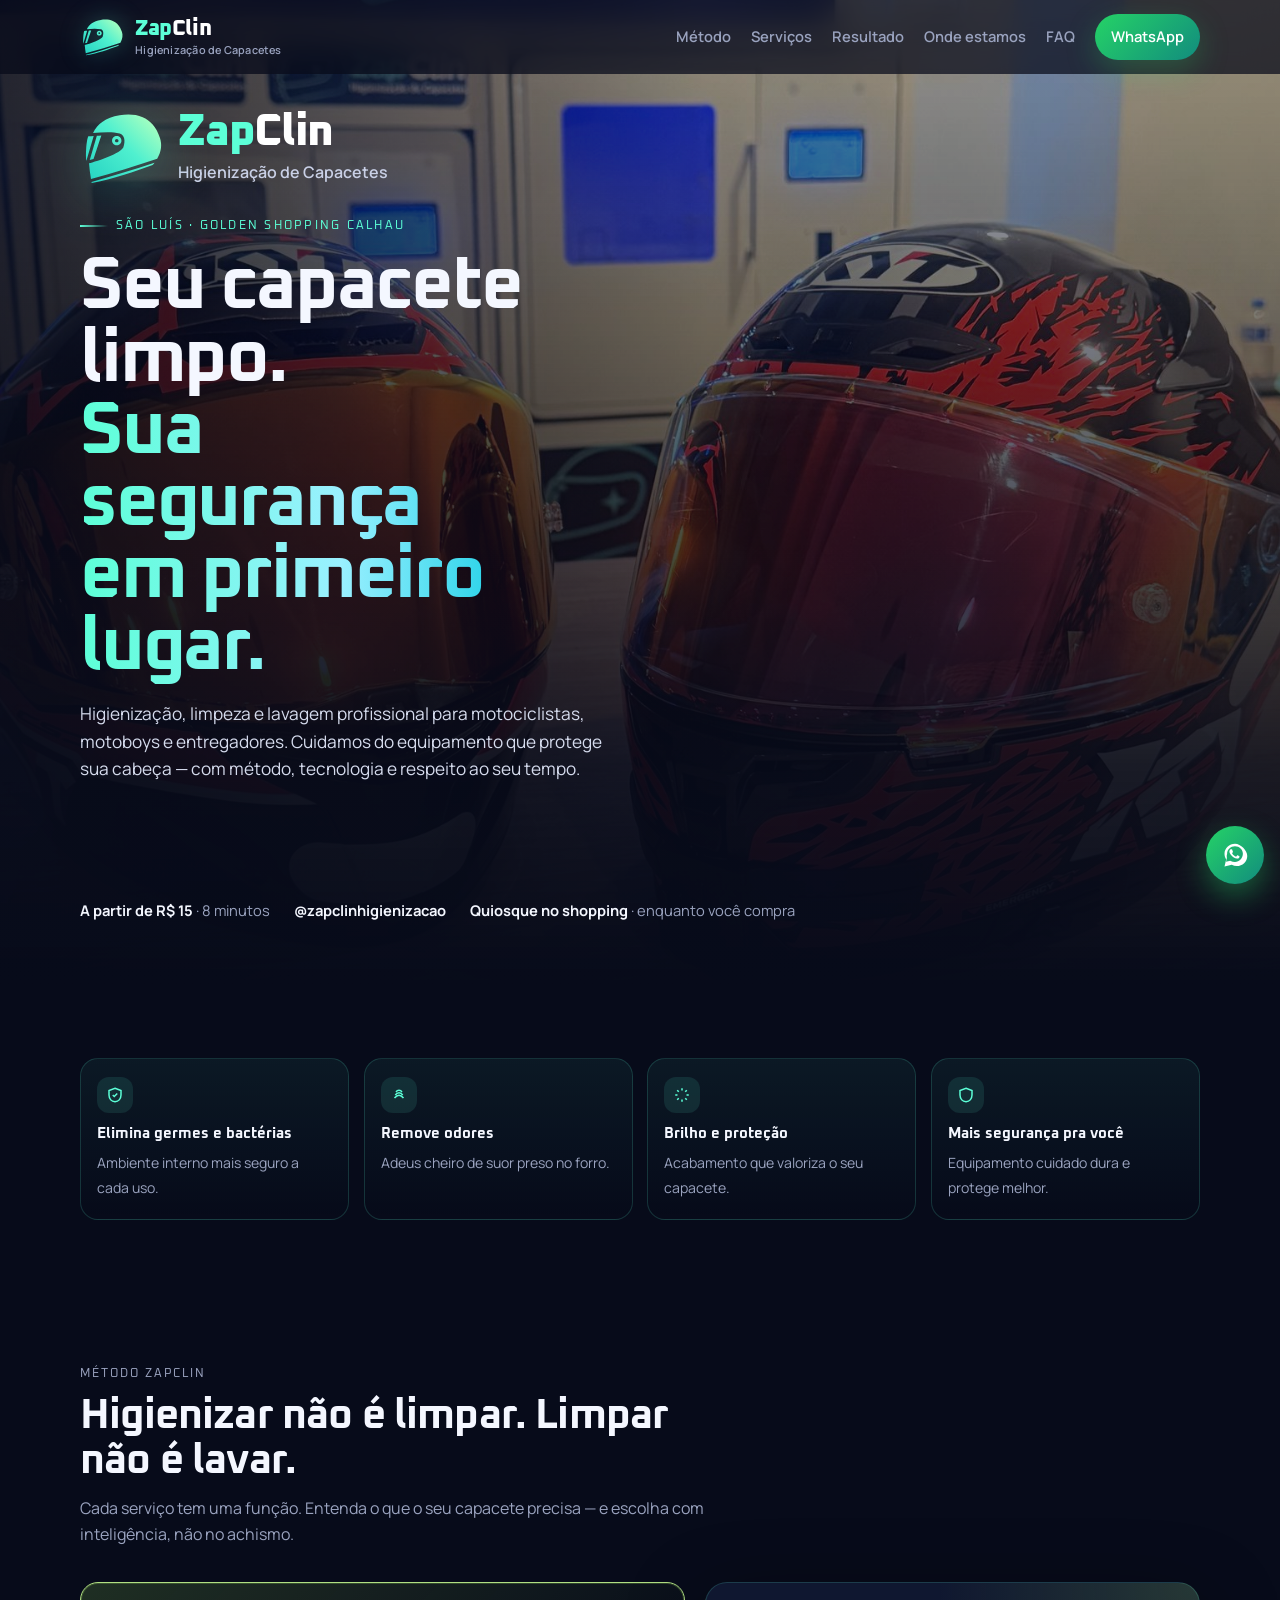
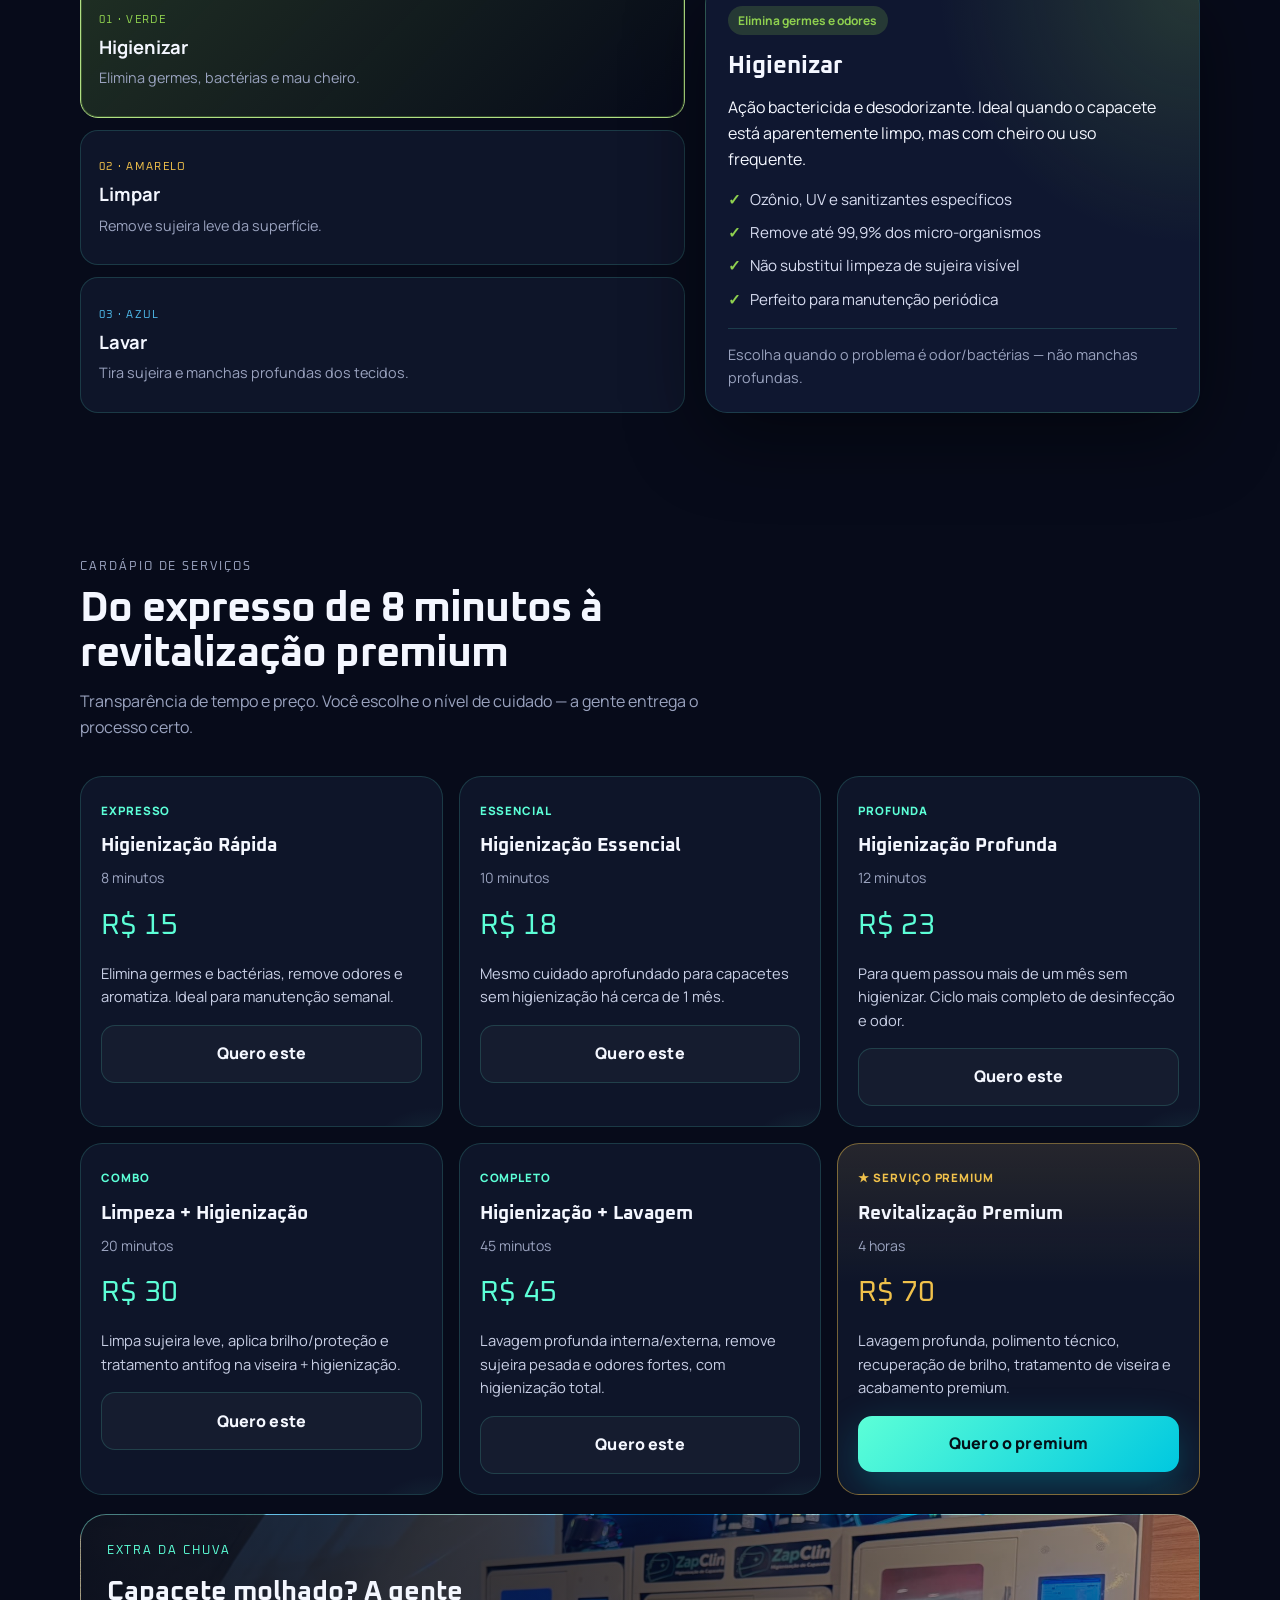
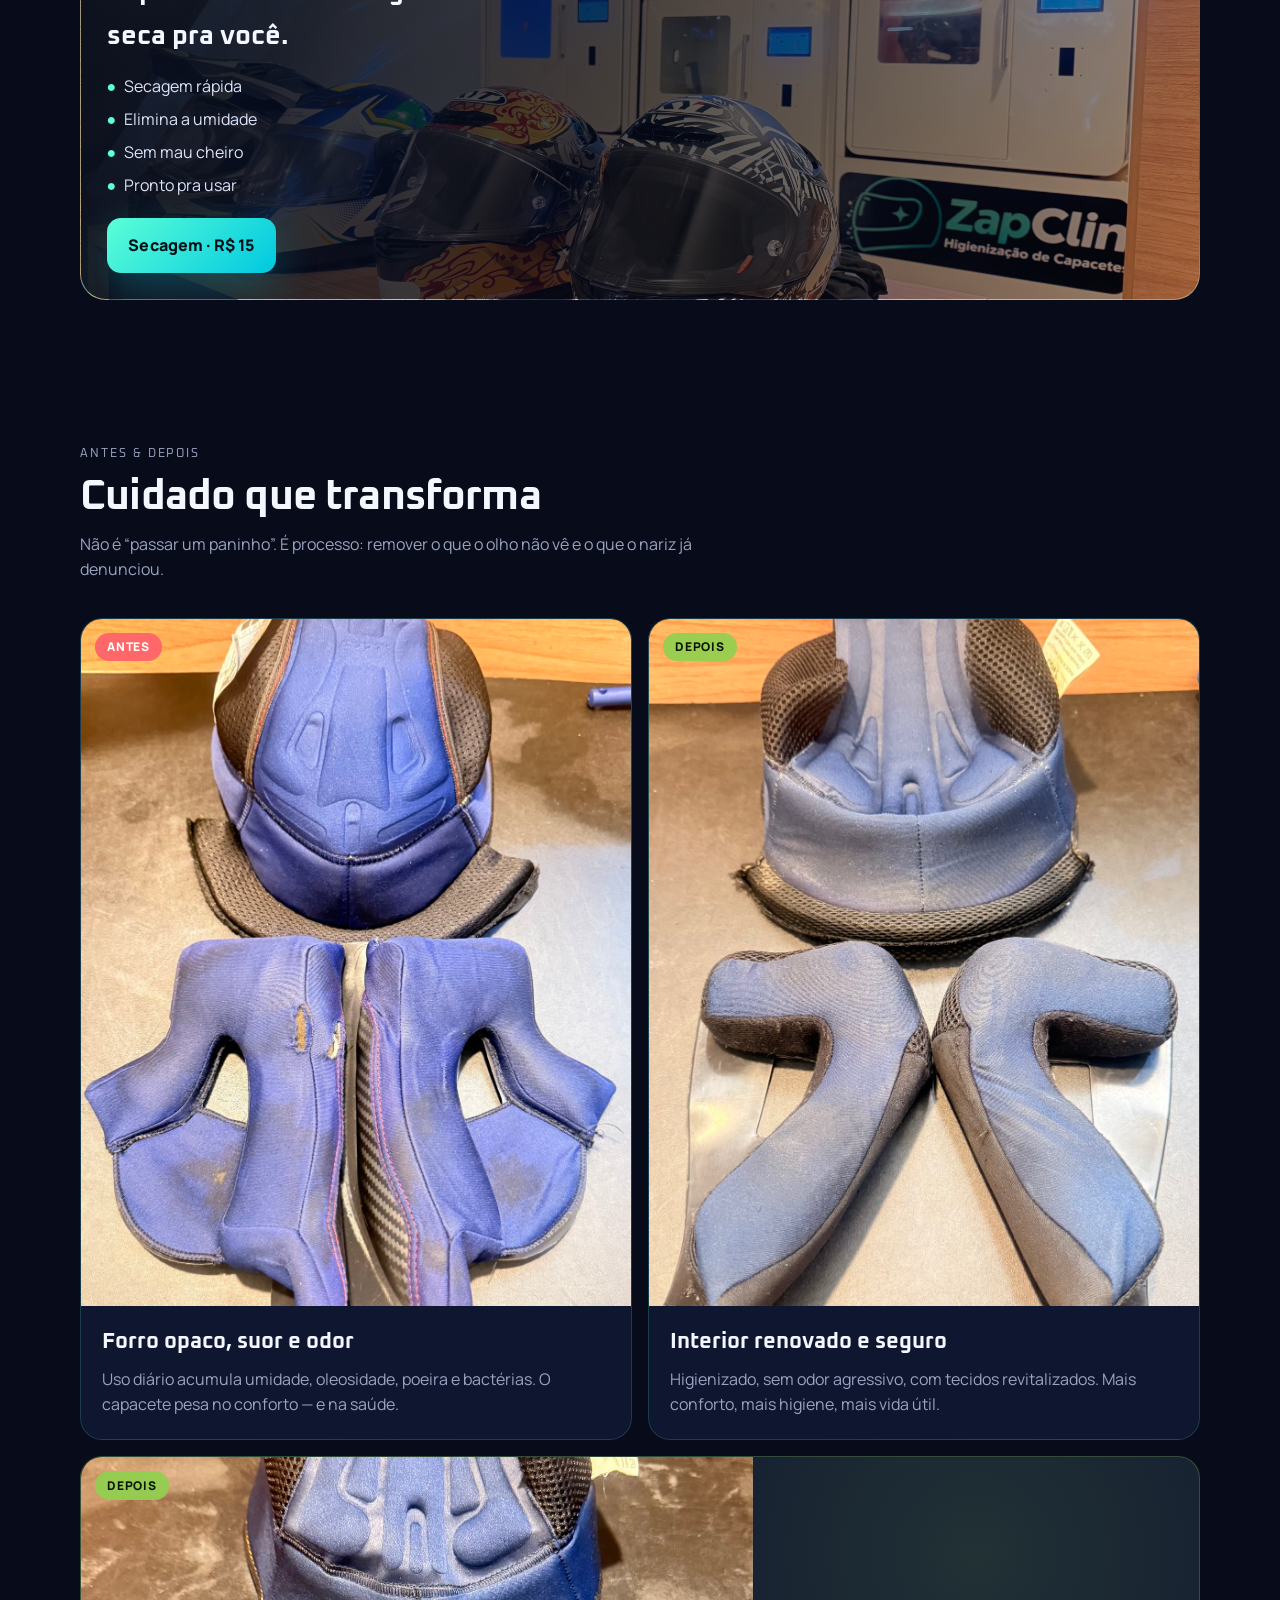
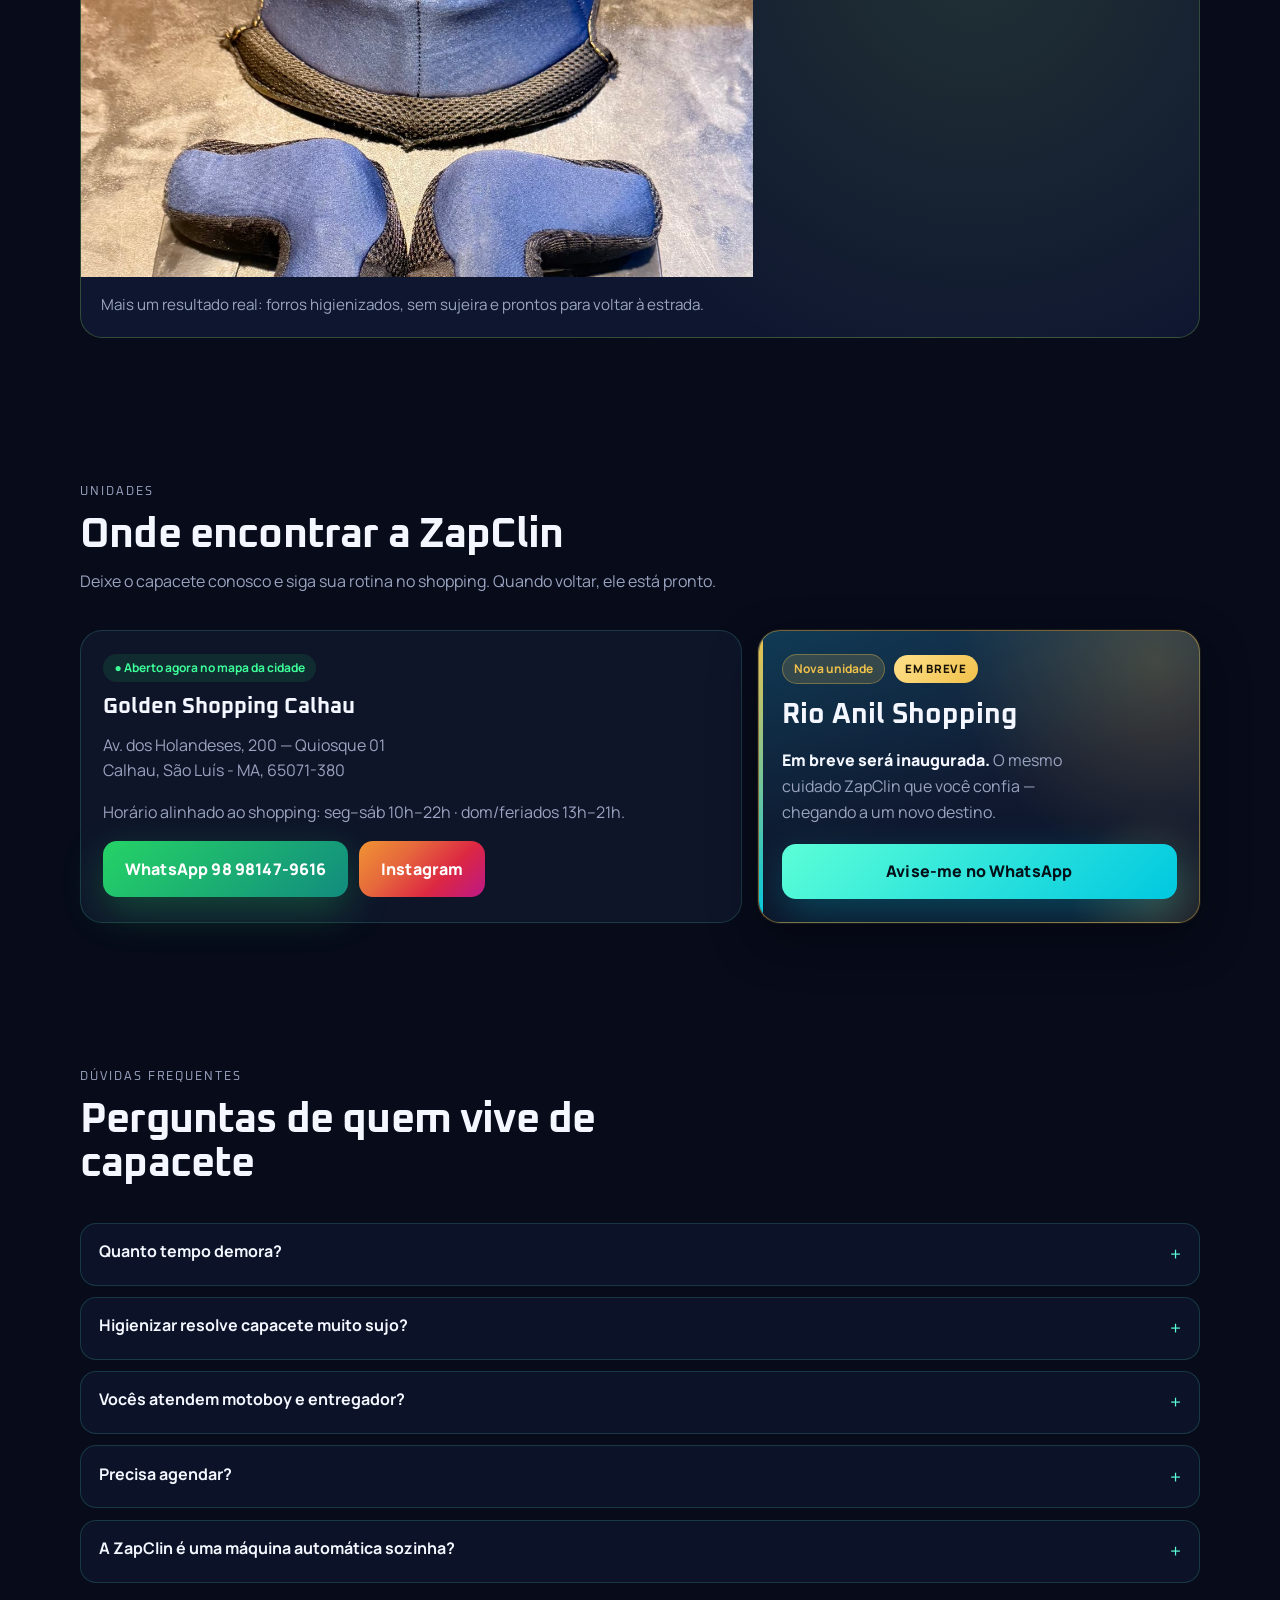
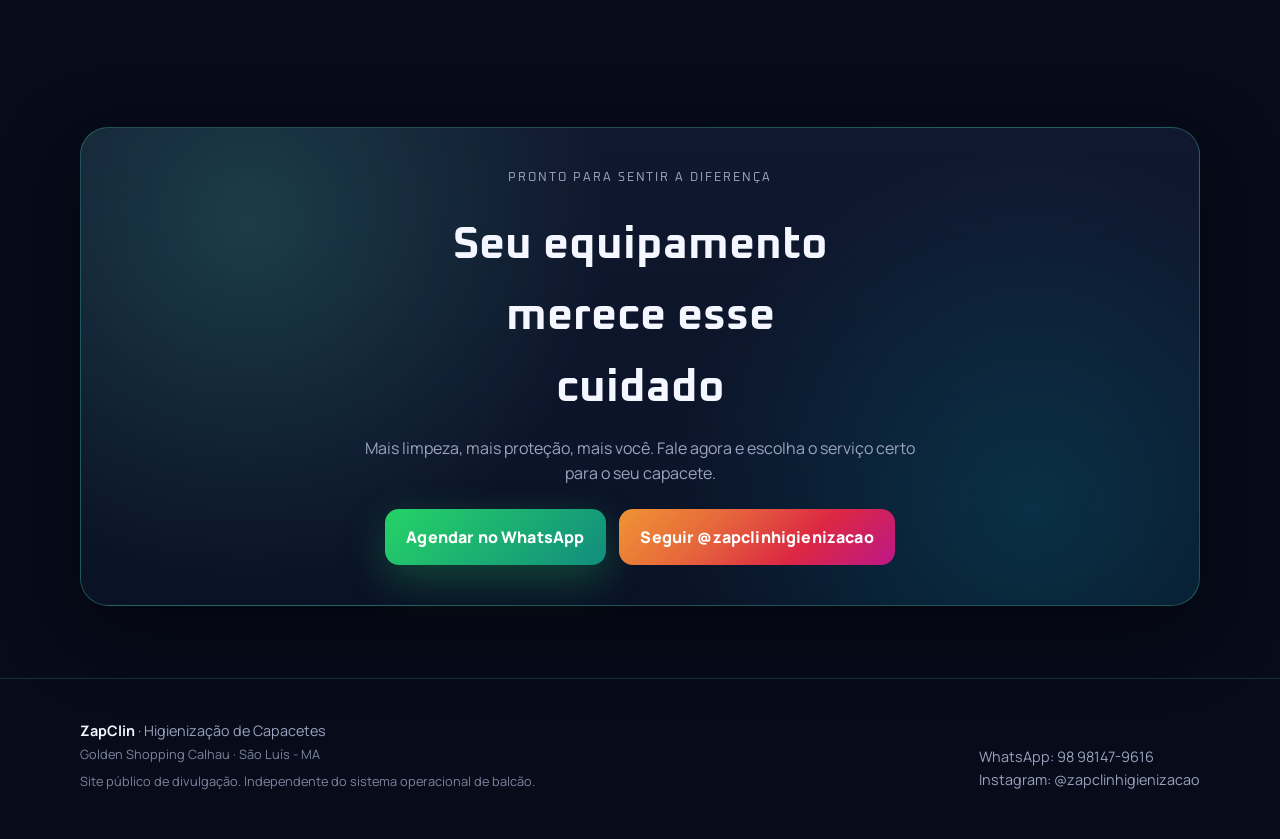
==== index.html @ a961deca "Add before/after photos to resultado section Convert IMG_4611/4601/4625 into web assets and show rea" ====
<!DOCTYPE html>
<html lang="pt-BR">
<head>
  <meta charset="UTF-8">
  <meta name="viewport" content="width=device-width, initial-scale=1.0">
  <title>ZapClin | Higienização e Limpeza de Capacetes em São Luís</title>
  <meta name="description" content="Higienização profissional de capacetes no Golden Shopping Calhau, São Luís. Elimina germes, odores e sujeira. Serviços de R$15 a R$70. WhatsApp 98 98147-9616.">
  <meta name="keywords" content="higienização de capacete São Luís, limpeza de capacete, lavagem de capacete, capacete moto, motoboy São Luís, Golden Shopping Calhau">
  <meta name="robots" content="index,follow">
  <link rel="canonical" href="https://www.zapclinslz.com/">

  <meta property="og:type" content="website">
  <meta property="og:locale" content="pt_BR">
  <meta property="og:title" content="ZapClin | Higienização de Capacetes em São Luís">
  <meta property="og:description" content="Seu capacete limpo. Sua segurança em primeiro lugar. Higienização, limpeza, lavagem e secagem no Golden Shopping Calhau.">
  <meta property="og:url" content="https://www.zapclinslz.com/">
  <meta property="og:image" content="https://www.zapclinslz.com/assets/hero-loja.jpg">

  <meta name="twitter:card" content="summary_large_image">
  <meta name="twitter:title" content="ZapClin | Higienização de Capacetes">
  <meta name="twitter:description" content="Cuidado profissional para o equipamento que te protege. São Luís - MA.">
  <meta name="twitter:image" content="https://www.zapclinslz.com/assets/hero-loja.jpg">

  <link rel="icon" href="/assets/favicon-32.png?v=4" type="image/png">
  <link rel="apple-touch-icon" href="/assets/apple-touch-icon.png?v=4">

  <link rel="preconnect" href="https://fonts.googleapis.com">
  <link rel="preconnect" href="https://fonts.gstatic.com" crossorigin>
  <link href="https://fonts.googleapis.com/css2?family=Manrope:wght@400;600;700;800&family=Oxanium:wght@500;700;800&display=swap" rel="stylesheet">
  <link rel="stylesheet" href="/styles.css?v=9">

  <script type="application/ld+json">
  {
    "@context": "https://schema.org",
    "@type": "LocalBusiness",
    "name": "ZapClin",
    "image": "https://www.zapclinslz.com/assets/hero-loja.jpg",
    "url": "https://www.zapclinslz.com/",
    "telephone": "+5598981479616",
    "priceRange": "R$15–R$70",
    "description": "Higienização, limpeza, lavagem e secagem profissional de capacetes de moto em São Luís.",
    "address": {
      "@type": "PostalAddress",
      "streetAddress": "Av. dos Holandeses, 200 — Golden Shopping Calhau, Quiosque 01",
      "addressLocality": "São Luís",
      "addressRegion": "MA",
      "postalCode": "65071-380",
      "addressCountry": "BR"
    },
    "geo": {
      "@type": "GeoCoordinates",
      "latitude": -2.489691,
      "longitude": -44.254219
    },
    "sameAs": [
      "https://www.instagram.com/zapclinhigienizacao/"
    ],
    "openingHoursSpecification": [
      {
        "@type": "OpeningHoursSpecification",
        "dayOfWeek": ["Monday","Tuesday","Wednesday","Thursday","Friday","Saturday"],
        "opens": "10:00",
        "closes": "22:00"
      },
      {
        "@type": "OpeningHoursSpecification",
        "dayOfWeek": "Sunday",
        "opens": "13:00",
        "closes": "21:00"
      }
    ]
  }
  </script>
</head>
<body>
  <!-- Site público isolado: sem Service Worker, sem API do app, sem links para o PWA operacional. -->
  <div class="bg-grid" aria-hidden="true"></div>

  <header class="nav">
    <div class="wrap nav-inner">
      <a class="brand" href="#topo" aria-label="ZapClin — início">
        <img class="brand-helmet" src="/assets/helmet-icon.svg?v=6" alt="" width="44" height="44">
        <span class="brand-text">
          <span class="brand-name"><span class="zap">Zap</span><span class="clin">Clin</span></span>
          <span class="brand-tag">Higienização de Capacetes</span>
        </span>
      </a>
      <button class="nav-toggle" type="button" aria-label="Abrir menu" aria-expanded="false">
        <span></span>
      </button>
      <nav class="nav-links" aria-label="Seções">
        <a href="#metodo">Método</a>
        <a href="#servicos">Serviços</a>
        <a href="#resultado">Resultado</a>
        <a href="#onde">Onde estamos</a>
        <a href="#faq">FAQ</a>
        <a class="nav-cta" href="https://wa.me/5598981479616?text=Ol%C3%A1%21%20Quero%20higienizar%20meu%20capacete%20na%20ZapClin." target="_blank" rel="noopener">WhatsApp</a>
      </nav>
    </div>
  </header>

  <main id="topo">
    <section class="hero">
      <div class="hero-media" aria-hidden="true">
        <img src="/assets/hero-loja.jpg" alt="" width="1600" height="1251" fetchpriority="high">
      </div>
      <div class="wrap">
        <div class="hero-brand reveal">
          <img class="hero-helmet" src="/assets/helmet-icon.svg?v=6" alt="" width="88" height="88">
          <div>
            <p class="hero-brand-name"><span class="zap">Zap</span><span class="clin">Clin</span></p>
            <p class="hero-brand-tag">Higienização de Capacetes</p>
          </div>
        </div>
        <p class="hero-kicker reveal reveal-delay-1">São Luís · Golden Shopping Calhau</p>
        <h1 class="reveal reveal-delay-1">Seu capacete limpo.<br><span>Sua segurança em primeiro lugar.</span></h1>
        <p class="hero-lead reveal reveal-delay-2">
          Higienização, limpeza e lavagem profissional para motociclistas, motoboys e entregadores.
          Cuidamos do equipamento que protege sua cabeça — com método, tecnologia e respeito ao seu tempo.
        </p>
        <div class="hero-actions reveal reveal-delay-3">
          <a class="btn btn-wa" href="https://wa.me/5598981479616?text=Ol%C3%A1%21%20Quero%20higienizar%20meu%20capacete%20na%20ZapClin." target="_blank" rel="noopener">Chamar no WhatsApp</a>
          <a class="btn btn-ghost" href="#servicos">Ver serviços e preços</a>
        </div>
        <div class="hero-meta reveal reveal-delay-3">
          <span><strong>A partir de R$ 15</strong> · 8 minutos</span>
          <span><strong>@zapclinhigienizacao</strong></span>
          <span><strong>Quiosque no shopping</strong> · enquanto você compra</span>
        </div>
      </div>
    </section>

    <section aria-label="Benefícios">
      <div class="wrap">
        <div class="pill-row">
          <article class="pill reveal">
            <div class="pill-icon" aria-hidden="true">
              <svg width="18" height="18" viewBox="0 0 24 24" fill="none" stroke="currentColor" stroke-width="2"><path d="M12 3l8 3v6c0 5-3.5 8.5-8 9-4.5-.5-8-4-8-9V6l8-3z"/><path d="M9 12l2 2 4-4"/></svg>
            </div>
            <strong>Elimina germes e bactérias</strong>
            <span>Ambiente interno mais seguro a cada uso.</span>
          </article>
          <article class="pill reveal reveal-delay-1">
            <div class="pill-icon" aria-hidden="true">
              <svg width="18" height="18" viewBox="0 0 24 24" fill="none" stroke="currentColor" stroke-width="2"><path d="M8 8c2-3 6-3 8 0M7 12c3-4 7-4 10 0M6 16c4-5 8-5 12 0"/></svg>
            </div>
            <strong>Remove odores</strong>
            <span>Adeus cheiro de suor preso no forro.</span>
          </article>
          <article class="pill reveal reveal-delay-2">
            <div class="pill-icon" aria-hidden="true">
              <svg width="18" height="18" viewBox="0 0 24 24" fill="none" stroke="currentColor" stroke-width="2"><path d="M12 3v3M12 18v3M3 12h3M18 12h3M5.6 5.6l2.1 2.1M16.3 16.3l2.1 2.1M5.6 18.4l2.1-2.1M16.3 7.7l2.1-2.1"/></svg>
            </div>
            <strong>Brilho e proteção</strong>
            <span>Acabamento que valoriza o seu capacete.</span>
          </article>
          <article class="pill reveal reveal-delay-3">
            <div class="pill-icon" aria-hidden="true">
              <svg width="18" height="18" viewBox="0 0 24 24" fill="none" stroke="currentColor" stroke-width="2"><path d="M12 3l8 3v6c0 5-3.5 8.5-8 9-4.5-.5-8-4-8-9V6l8-3z"/></svg>
            </div>
            <strong>Mais segurança pra você</strong>
            <span>Equipamento cuidado dura e protege melhor.</span>
          </article>
        </div>
      </div>
    </section>

    <section id="metodo">
      <div class="wrap">
        <div class="section-head reveal">
          <p class="eyebrow">Método ZapClin</p>
          <h2>Higienizar não é limpar. Limpar não é lavar.</h2>
          <p>Cada serviço tem uma função. Entenda o que o seu capacete precisa — e escolha com inteligência, não no achismo.</p>
        </div>

        <div class="edu-grid">
          <div class="edu-tabs reveal" role="tablist" aria-label="Tipos de serviço">
            <button class="edu-tab active" type="button" data-edu="higienizar" data-tone="green" role="tab">
              <small>01 · Verde</small>
              <strong>Higienizar</strong>
              <p>Elimina germes, bactérias e mau cheiro.</p>
            </button>
            <button class="edu-tab" type="button" data-edu="limpar" data-tone="gold" role="tab">
              <small>02 · Amarelo</small>
              <strong>Limpar</strong>
              <p>Remove sujeira leve da superfície.</p>
            </button>
            <button class="edu-tab" type="button" data-edu="lavar" data-tone="blue" role="tab">
              <small>03 · Azul</small>
              <strong>Lavar</strong>
              <p>Tira sujeira e manchas profundas dos tecidos.</p>
            </button>
          </div>

          <aside class="edu-panel reveal reveal-delay-1" data-tone="green">
            <div class="tag" data-edu-tag>Elimina germes e odores</div>
            <h3 data-edu-title>Higienizar</h3>
            <p data-edu-lead>Ação bactericida e desodorizante para uso frequente.</p>
            <ul data-edu-list></ul>
            <p class="edu-note" data-edu-note></p>
          </aside>
        </div>
      </div>
    </section>

    <section id="servicos">
      <div class="wrap">
        <div class="section-head reveal">
          <p class="eyebrow">Cardápio de serviços</p>
          <h2>Do expresso de 8 minutos à revitalização premium</h2>
          <p>Transparência de tempo e preço. Você escolhe o nível de cuidado — a gente entrega o processo certo.</p>
        </div>

        <div class="services-grid">
          <article class="service reveal">
            <div class="badge">Expresso</div>
            <h3>Higienização Rápida</h3>
            <p class="time">8 minutos</p>
            <div class="price">R$ 15</div>
            <p>Elimina germes e bactérias, remove odores e aromatiza. Ideal para manutenção semanal.</p>
            <a class="btn btn-ghost" style="margin-top:1rem;width:100%" data-wa-service="Higienização Rápida (R$15 / 8min)" href="https://wa.me/5598981479616" target="_blank" rel="noopener">Quero este</a>
          </article>

          <article class="service reveal reveal-delay-1">
            <div class="badge">Essencial</div>
            <h3>Higienização Essencial</h3>
            <p class="time">10 minutos</p>
            <div class="price">R$ 18</div>
            <p>Mesmo cuidado aprofundado para capacetes sem higienização há cerca de 1 mês.</p>
            <a class="btn btn-ghost" style="margin-top:1rem;width:100%" data-wa-service="Higienização Essencial (R$18 / 10min)" href="https://wa.me/5598981479616" target="_blank" rel="noopener">Quero este</a>
          </article>

          <article class="service reveal reveal-delay-2">
            <div class="badge">Profunda</div>
            <h3>Higienização Profunda</h3>
            <p class="time">12 minutos</p>
            <div class="price">R$ 23</div>
            <p>Para quem passou mais de um mês sem higienizar. Ciclo mais completo de desinfecção e odor.</p>
            <a class="btn btn-ghost" style="margin-top:1rem;width:100%" data-wa-service="Higienização Profunda (R$23 / 12min)" href="https://wa.me/5598981479616" target="_blank" rel="noopener">Quero este</a>
          </article>

          <article class="service reveal">
            <div class="badge">Combo</div>
            <h3>Limpeza + Higienização</h3>
            <p class="time">20 minutos</p>
            <div class="price">R$ 30</div>
            <p>Limpa sujeira leve, aplica brilho/proteção e tratamento antifog na viseira + higienização.</p>
            <a class="btn btn-ghost" style="margin-top:1rem;width:100%" data-wa-service="Limpeza + Higienização (R$30 / 20min)" href="https://wa.me/5598981479616" target="_blank" rel="noopener">Quero este</a>
          </article>

          <article class="service reveal reveal-delay-1">
            <div class="badge">Completo</div>
            <h3>Higienização + Lavagem</h3>
            <p class="time">45 minutos</p>
            <div class="price">R$ 45</div>
            <p>Lavagem profunda interna/externa, remove sujeira pesada e odores fortes, com higienização total.</p>
            <a class="btn btn-ghost" style="margin-top:1rem;width:100%" data-wa-service="Higienização + Lavagem (R$45 / 45min)" href="https://wa.me/5598981479616" target="_blank" rel="noopener">Quero este</a>
          </article>

          <article class="service premium reveal reveal-delay-2">
            <div class="badge">★ Serviço premium</div>
            <h3>Revitalização Premium</h3>
            <p class="time">4 horas</p>
            <div class="price">R$ 70</div>
            <p>Lavagem profunda, polimento técnico, recuperação de brilho, tratamento de viseira e acabamento premium.</p>
            <a class="btn btn-primary" style="margin-top:1rem;width:100%" data-wa-service="Revitalização Premium (R$70 / 4h)" href="https://wa.me/5598981479616" target="_blank" rel="noopener">Quero o premium</a>
          </article>
        </div>

        <div class="feature-band reveal">
          <div class="inner">
            <p class="eyebrow">Extra da chuva</p>
            <h3>Capacete molhado? A gente seca pra você.</h3>
            <ul>
              <li>Secagem rápida</li>
              <li>Elimina a umidade</li>
              <li>Sem mau cheiro</li>
              <li>Pronto pra usar</li>
            </ul>
            <a class="btn btn-primary" data-wa-service="Secagem de capacete (R$15)" href="https://wa.me/5598981479616" target="_blank" rel="noopener">Secagem · R$ 15</a>
          </div>
        </div>
      </div>
    </section>

    <section id="resultado">
      <div class="wrap">
        <div class="section-head reveal">
          <p class="eyebrow">Antes &amp; depois</p>
          <h2>Cuidado que transforma</h2>
          <p>Não é “passar um paninho”. É processo: remover o que o olho não vê e o que o nariz já denunciou.</p>
        </div>
        <div class="compare">
          <article class="compare-card antes reveal">
            <div class="compare-media">
              <img src="/assets/antes-forro.jpg" alt="Forro do capacete sujo e desgastado, antes da higienização ZapClin" width="1200" height="2133" loading="lazy">
              <span class="label">ANTES</span>
            </div>
            <div class="compare-body">
              <h3>Forro opaco, suor e odor</h3>
              <p>Uso diário acumula umidade, oleosidade, poeira e bactérias. O capacete pesa no conforto — e na saúde.</p>
            </div>
          </article>
          <article class="compare-card depois reveal reveal-delay-1">
            <div class="compare-media">
              <img src="/assets/depois-forro-1.jpg" alt="Forro do capacete limpo e revitalizado, depois da higienização ZapClin" width="1200" height="2133" loading="lazy">
              <span class="label">DEPOIS</span>
            </div>
            <div class="compare-body">
              <h3>Interior renovado e seguro</h3>
              <p>Higienizado, sem odor agressivo, com tecidos revitalizados. Mais conforto, mais higiene, mais vida útil.</p>
            </div>
          </article>
        </div>
        <figure class="compare-extra reveal">
          <div class="compare-media">
            <img src="/assets/depois-forro-2.jpg" alt="Outro resultado ZapClin: forros higienizados e prontos para uso" width="1200" height="2133" loading="lazy">
            <span class="label">DEPOIS</span>
          </div>
          <figcaption>Mais um resultado real: forros higienizados, sem sujeira e prontos para voltar à estrada.</figcaption>
        </figure>
      </div>
    </section>

    <section id="onde">
      <div class="wrap">
        <div class="section-head reveal">
          <p class="eyebrow">Unidades</p>
          <h2>Onde encontrar a ZapClin</h2>
          <p>Deixe o capacete conosco e siga sua rotina no shopping. Quando voltar, ele está pronto.</p>
        </div>
        <div class="loc-grid">
          <article class="loc-card reveal">
            <span class="chip chip-live">● Aberto agora no mapa da cidade</span>
            <h3>Golden Shopping Calhau</h3>
            <address>
              Av. dos Holandeses, 200 — Quiosque 01<br>
              Calhau, São Luís - MA, 65071-380
            </address>
            <p style="color:var(--muted);margin-bottom:1rem">Horário alinhado ao shopping: seg–sáb 10h–22h · dom/feriados 13h–21h.</p>
            <div style="display:flex;flex-wrap:wrap;gap:.7rem">
              <a class="btn btn-wa" href="https://wa.me/5598981479616?text=Ol%C3%A1%21%20Estou%20indo%20ao%20Golden%20Shopping%20Calhau." target="_blank" rel="noopener">WhatsApp 98 98147-9616</a>
              <a class="btn btn-insta" href="https://www.instagram.com/zapclinhigienizacao/" target="_blank" rel="noopener">Instagram</a>
            </div>
          </article>
          <article class="soon-card reveal reveal-delay-1">
            <div class="soon-top">
              <span class="chip chip-soon">Nova unidade</span>
              <span class="soon-flag">Em breve</span>
            </div>
            <h3>Rio Anil Shopping</h3>
            <p class="soon-lead"><strong>Em breve será inaugurada.</strong> O mesmo cuidado ZapClin que você confia — chegando a um novo destino.</p>
            <a class="btn btn-primary" href="https://wa.me/5598981479616?text=Quero%20ser%20avisado%20quando%20a%20unidade%20do%20Rio%20Anil%20Shopping%20for%20inaugurada." target="_blank" rel="noopener">Avise-me no WhatsApp</a>
          </article>
        </div>
      </div>
    </section>

    <section id="faq">
      <div class="wrap">
        <div class="section-head reveal">
          <p class="eyebrow">Dúvidas frequentes</p>
          <h2>Perguntas de quem vive de capacete</h2>
        </div>
        <div class="faq reveal">
          <details>
            <summary>Quanto tempo demora?</summary>
            <p>De 8 minutos (higienização rápida) até 4 horas (revitalização premium). A maioria dos serviços cabe no tempo de uma volta no shopping.</p>
          </details>
          <details>
            <summary>Higienizar resolve capacete muito sujo?</summary>
            <p>Não sozinho. Higienizar elimina germes e odores. Sujeira e manchas pedem limpeza ou lavagem. Por isso explicamos a diferença — para você não pagar o serviço errado.</p>
          </details>
          <details>
            <summary>Vocês atendem motoboy e entregador?</summary>
            <p>Sim. É um dos públicos que mais precisa: uso intenso, sol, chuva e pouco tempo. Temos opções rápidas a partir de R$ 15.</p>
          </details>
          <details>
            <summary>Precisa agendar?</summary>
            <p>Pode chegar no quiosque ou chamar no WhatsApp antes para garantir horário, especialmente em serviços longos como lavagem e premium.</p>
          </details>
          <details>
            <summary>A ZapClin é uma máquina automática sozinha?</summary>
            <p>Somos um ponto de cuidado profissional com processo, equipamentos e equipe. Não somos só “franquia de máquina” — somos referência de serviço para quem anda de moto em São Luís.</p>
          </details>
        </div>
      </div>
    </section>

    <section>
      <div class="wrap">
        <div class="cta reveal">
          <p class="eyebrow">Pronto para sentir a diferença</p>
          <h2>Seu equipamento merece esse cuidado</h2>
          <p>Mais limpeza, mais proteção, mais você. Fale agora e escolha o serviço certo para o seu capacete.</p>
          <div class="cta-actions">
            <a class="btn btn-wa" href="https://wa.me/5598981479616?text=Ol%C3%A1%21%20Quero%20agendar%20minha%20higieniza%C3%A7%C3%A3o%20na%20ZapClin." target="_blank" rel="noopener">Agendar no WhatsApp</a>
            <a class="btn btn-insta" href="https://www.instagram.com/zapclinhigienizacao/" target="_blank" rel="noopener">Seguir @zapclinhigienizacao</a>
          </div>
        </div>
      </div>
    </section>
  </main>

  <footer class="footer">
    <div class="wrap footer-inner">
      <div>
        <strong>ZapClin</strong> · Higienização de Capacetes<br>
        <span class="tiny">Golden Shopping Calhau · São Luís - MA</span>
        <p class="tiny">Site público de divulgação. Independente do sistema operacional de balcão.</p>
      </div>
      <div>
        <div>WhatsApp: 98 98147-9616</div>
        <div>Instagram: @zapclinhigienizacao</div>
      </div>
    </div>
  </footer>

  <a class="floating-wa" href="https://wa.me/5598981479616?text=Ol%C3%A1%21%20Quero%20higienizar%20meu%20capacete%20na%20ZapClin." target="_blank" rel="noopener" aria-label="Abrir WhatsApp">
    <svg viewBox="0 0 32 32" aria-hidden="true"><path d="M16 3C9.4 3 4 8.2 4 14.6c0 2.3.7 4.5 1.9 6.4L4 29l8.3-1.8c1.8.9 3.7 1.4 5.7 1.4 6.6 0 12-5.2 12-11.6S22.6 3 16 3zm0 21.1c-1.8 0-3.5-.5-5-1.3l-.4-.2-4.9 1.1 1.1-4.7-.2-.4A9 9 0 0 1 7 14.6C7 9.9 11 6 16 6s9 3.9 9 8.6-4 9.5-9 9.5zm5-6.8c-.3-.1-1.6-.8-1.9-.9-.3-.1-.5-.1-.7.2-.2.3-.8.9-.9 1.1-.2.2-.3.2-.6.1-.3-.1-1.3-.5-2.4-1.5-.9-.8-1.5-1.8-1.7-2.1-.2-.3 0-.5.1-.6.1-.1.3-.3.4-.5.1-.2.2-.3.3-.5.1-.2 0-.4 0-.5 0-.1-.7-1.7-.9-2.3-.3-.6-.5-.5-.7-.5h-.6c-.2 0-.5.1-.8.4-.3.3-1 1-1 2.4s1 2.8 1.2 3c.2.2 2 3.1 4.9 4.3 1.8.8 2.5.8 3.4.7.5-.1 1.6-.6 1.8-1.3.2-.6.2-1.2.2-1.3 0-.1-.2-.2-.5-.3z"/></svg>
  </a>

  <script src="/main.js?v=2" defer></script>
</body>
</html>
---- styles.css ----
/* ZapClin — site público de marketing (isolado do app operacional) */
:root {
  --bg: #070b1a;
  --bg-elev: #0f1730;
  --bg-card: rgba(18, 26, 48, 0.72);
  --line: rgba(92, 255, 215, 0.16);
  --cyan: #5cffd7;
  --cyan-deep: #00c8e0;
  --text: #f4f7ff;
  --muted: #9aa3bf;
  --green: #8fd14f;
  --gold: #f0c14b;
  --blue: #4db8e8;
  --red: #ff5d6c;
  --shadow: 0 24px 80px rgba(0, 0, 0, 0.45);
  --radius: 22px;
  --max: 1120px;
  --font-display: "Oxanium", sans-serif;
  --font-body: "Manrope", sans-serif;
}

* { box-sizing: border-box; margin: 0; padding: 0; }
html { scroll-behavior: smooth; }
body {
  font-family: var(--font-body);
  background: var(--bg);
  color: var(--text);
  line-height: 1.6;
  overflow-x: hidden;
  min-height: 100vh;
}
img { max-width: 100%; display: block; }
a { color: inherit; text-decoration: none; }
button { font: inherit; border: 0; cursor: pointer; background: none; color: inherit; }
ul { list-style: none; }

.bg-grid {
  position: fixed;
  inset: 0;
  pointer-events: none;
  z-index: 0;
  background:
    radial-gradient(ellipse 80% 50% at 50% -10%, rgba(0, 200, 224, 0.18), transparent 55%),
    radial-gradient(ellipse 40% 40% at 90% 20%, rgba(92, 255, 215, 0.08), transparent 50%),
    linear-gradient(180deg, #070b1a 0%, #0a1022 40%, #070b1a 100%);
}
.bg-grid::after {
  content: "";
  position: absolute;
  inset: 0;
  background-image:
    linear-gradient(rgba(255,255,255,0.03) 1px, transparent 1px),
    linear-gradient(90deg, rgba(255,255,255,0.03) 1px, transparent 1px);
  background-size: 72px 72px;
  mask-image: radial-gradient(ellipse at center, black 20%, transparent 75%);
  opacity: 0.35;
}

.wrap {
  width: min(var(--max), calc(100% - 2rem));
  margin: 0 auto;
  position: relative;
  z-index: 1;
}

/* Nav */
.nav {
  position: sticky;
  top: 0;
  z-index: 50;
  backdrop-filter: blur(16px);
  background: rgba(7, 11, 26, 0.72);
  border-bottom: 1px solid transparent;
  transition: border-color .3s, background .3s;
}
.nav.scrolled {
  border-bottom-color: var(--line);
  background: rgba(7, 11, 26, 0.88);
}
.nav-inner {
  display: flex;
  align-items: center;
  justify-content: space-between;
  gap: 1rem;
  padding: 0.85rem 0;
}
.brand {
  display: flex;
  align-items: center;
  gap: 0.7rem;
}
.brand-helmet {
  width: 44px;
  height: 44px;
  display: block;
  flex-shrink: 0;
  filter: drop-shadow(0 0 12px rgba(79, 240, 207, 0.25));
}
.brand-text {
  display: flex;
  flex-direction: column;
  line-height: 1.05;
}
.brand-name {
  font-family: var(--font-display);
  font-size: 1.35rem;
  font-weight: 800;
  letter-spacing: -0.02em;
}
.brand-name .zap,
.hero-brand-name .zap { color: var(--cyan); }
.brand-name .clin,
.hero-brand-name .clin { color: #fff; }
.brand-tag {
  margin-top: 0.2rem;
  font-size: 0.68rem;
  color: var(--muted);
  letter-spacing: 0.02em;
  font-weight: 600;
}
.hero-brand {
  display: flex;
  align-items: center;
  gap: 0.9rem;
  margin-bottom: 1.15rem;
  animation: logoIn .9s ease both;
}
.hero-helmet {
  width: 84px;
  height: 84px;
  filter: drop-shadow(0 10px 28px rgba(79, 240, 207, 0.35));
}
.hero-brand-name {
  font-family: var(--font-display);
  font-size: clamp(2rem, 5vw, 2.8rem);
  font-weight: 800;
  letter-spacing: -0.03em;
  line-height: 1;
}
.hero-brand-tag {
  margin-top: 0.35rem;
  color: #c9d0e6;
  font-weight: 600;
}
@keyframes logoIn {
  from { opacity: 0; transform: translateY(16px) scale(0.96); }
  to { opacity: 1; transform: none; }
}
.nav-links {
  display: flex;
  align-items: center;
  gap: 1.25rem;
}
.nav-links a {
  color: var(--muted);
  font-size: 0.92rem;
  font-weight: 600;
  transition: color .2s;
}
.nav-links a:hover { color: var(--cyan); }
.nav-cta {
  display: inline-flex;
  align-items: center;
  gap: 0.45rem;
  padding: 0.7rem 1rem;
  border-radius: 999px;
  background: linear-gradient(135deg, #25d366, #128c7e);
  color: #fff !important;
  font-weight: 700;
  box-shadow: 0 10px 30px rgba(37, 211, 102, 0.25);
}
.nav-toggle {
  display: none;
  width: 44px;
  height: 44px;
  border: 1px solid var(--line);
  border-radius: 12px;
  align-items: center;
  justify-content: center;
}
.nav-toggle span,
.nav-toggle span::before,
.nav-toggle span::after {
  display: block;
  width: 18px;
  height: 2px;
  background: var(--text);
  position: relative;
  transition: .2s;
}
.nav-toggle span::before,
.nav-toggle span::after {
  content: "";
  position: absolute;
  left: 0;
}
.nav-toggle span::before { top: -6px; }
.nav-toggle span::after { top: 6px; }

/* Buttons */
.btn {
  display: inline-flex;
  align-items: center;
  justify-content: center;
  gap: 0.55rem;
  padding: 0.95rem 1.35rem;
  border-radius: 14px;
  font-weight: 800;
  letter-spacing: 0.01em;
  transition: transform .2s, box-shadow .2s, background .2s;
}
.btn:hover { transform: translateY(-2px); }
.btn-primary {
  background: linear-gradient(135deg, var(--cyan), var(--cyan-deep));
  color: #041018;
  box-shadow: 0 14px 40px rgba(0, 200, 224, 0.28);
}
.btn-ghost {
  border: 1px solid var(--line);
  background: rgba(255,255,255,0.03);
  color: var(--text);
}
.btn-wa {
  background: linear-gradient(135deg, #25d366, #128c7e);
  color: #fff;
  box-shadow: 0 14px 40px rgba(37, 211, 102, 0.28);
}
.btn-insta {
  background: linear-gradient(135deg, #f09433, #e6683c, #dc2743, #bc1888);
  color: #fff;
}

/* Hero */
.hero {
  position: relative;
  min-height: min(92vh, 860px);
  display: grid;
  align-items: end;
  padding: 2rem 0 4rem;
  isolation: isolate;
}
.hero-media {
  position: absolute;
  inset: -10% 0 0;
  z-index: -2;
  overflow: hidden;
}
.hero-media img {
  width: 100%;
  height: 100%;
  object-fit: cover;
  object-position: center 42%;
  transform: scale(1.04);
  animation: heroDrift 18s ease-in-out infinite alternate;
  filter: saturate(1.05) contrast(1.05);
}
.hero-media::after {
  content: "";
  position: absolute;
  inset: 0;
  background:
    linear-gradient(180deg, rgba(7,11,26,0.35) 0%, rgba(7,11,26,0.55) 35%, rgba(7,11,26,0.92) 78%, var(--bg) 100%),
    linear-gradient(90deg, rgba(7,11,26,0.75), transparent 55%);
}
.hero-kicker {
  display: inline-flex;
  align-items: center;
  gap: 0.5rem;
  color: var(--cyan);
  font-family: var(--font-display);
  font-size: 0.78rem;
  letter-spacing: 0.18em;
  text-transform: uppercase;
  margin-bottom: 1rem;
}
.hero-kicker::before {
  content: "";
  width: 28px;
  height: 2px;
  background: linear-gradient(90deg, var(--cyan), transparent);
}
.hero h1 {
  font-family: var(--font-display);
  font-size: clamp(2.4rem, 7vw, 4.6rem);
  line-height: 0.98;
  letter-spacing: -0.03em;
  max-width: 11ch;
  margin-bottom: 1rem;
  text-wrap: balance;
}
.hero h1 span {
  display: block;
  background: linear-gradient(90deg, var(--cyan), #9af0ff 55%, var(--cyan-deep));
  -webkit-background-clip: text;
  background-clip: text;
  color: transparent;
}
.hero-lead {
  max-width: 34rem;
  color: #d5dbed;
  font-size: 1.08rem;
  margin-bottom: 1.6rem;
}
.hero-actions {
  display: flex;
  flex-wrap: wrap;
  gap: 0.8rem;
  margin-bottom: 2rem;
}
.hero-meta {
  display: flex;
  flex-wrap: wrap;
  gap: 1rem 1.5rem;
  color: var(--muted);
  font-size: 0.92rem;
}
.hero-meta strong { color: var(--text); font-weight: 700; }

@keyframes heroDrift {
  from { transform: scale(1.04) translate3d(0,0,0); }
  to { transform: scale(1.08) translate3d(-1.5%, -1%, 0); }
}

/* Sections */
section { padding: 4.5rem 0; position: relative; z-index: 1; }
.section-head {
  max-width: 40rem;
  margin-bottom: 2.2rem;
}
.eyebrow {
  font-family: var(--font-display);
  color: var(--cyan);
  letter-spacing: 0.16em;
  text-transform: uppercase;
  font-size: 0.76rem;
  margin-bottom: 0.7rem;
}
.section-head h2,
.block-title {
  font-family: var(--font-display);
  font-size: clamp(1.7rem, 4vw, 2.6rem);
  line-height: 1.08;
  letter-spacing: -0.02em;
  margin-bottom: 0.75rem;
}
.section-head p { color: var(--muted); }

.pill-row {
  display: grid;
  grid-template-columns: repeat(4, 1fr);
  gap: 0.9rem;
}
.pill {
  border: 1px solid var(--line);
  background: linear-gradient(180deg, rgba(92,255,215,0.06), transparent);
  border-radius: 18px;
  padding: 1.1rem 1rem;
  min-height: 118px;
}
.pill strong {
  display: block;
  font-family: var(--font-display);
  font-size: 0.95rem;
  margin: 0.55rem 0 0.25rem;
}
.pill span { color: var(--muted); font-size: 0.88rem; }
.pill-icon {
  width: 36px;
  height: 36px;
  border-radius: 12px;
  display: grid;
  place-items: center;
  background: rgba(92,255,215,0.1);
  color: var(--cyan);
  font-size: 1.1rem;
}

/* Education tabs */
.edu-grid {
  display: grid;
  grid-template-columns: 1.1fr 0.9fr;
  gap: 1.2rem;
  align-items: stretch;
}
.edu-tabs {
  display: grid;
  gap: 0.75rem;
}
.edu-tab {
  text-align: left;
  border: 1px solid var(--line);
  border-radius: 18px;
  padding: 1rem 1.1rem;
  background: var(--bg-card);
  transition: border-color .2s, transform .2s, background .2s;
}
.edu-tab:hover { transform: translateX(4px); }
.edu-tab.active {
  border-color: color-mix(in srgb, var(--tab, var(--cyan)) 70%, white);
  background: linear-gradient(135deg, color-mix(in srgb, var(--tab, var(--cyan)) 18%, transparent), transparent);
  box-shadow: inset 0 0 0 1px color-mix(in srgb, var(--tab, var(--cyan)) 25%, transparent);
}
.edu-tab[data-tone="green"] { --tab: var(--green); }
.edu-tab[data-tone="gold"] { --tab: var(--gold); }
.edu-tab[data-tone="blue"] { --tab: var(--blue); }
.edu-tab small {
  display: block;
  font-family: var(--font-display);
  letter-spacing: 0.12em;
  text-transform: uppercase;
  font-size: 0.7rem;
  color: var(--tab, var(--cyan));
  margin-bottom: 0.25rem;
}
.edu-tab strong { font-size: 1.15rem; }
.edu-tab p { color: var(--muted); font-size: 0.9rem; margin-top: 0.25rem; }

.edu-panel {
  border: 1px solid var(--line);
  border-radius: var(--radius);
  background:
    radial-gradient(circle at top right, color-mix(in srgb, var(--panel, var(--cyan)) 18%, transparent), transparent 40%),
    var(--bg-elev);
  padding: 1.4rem;
  box-shadow: var(--shadow);
  min-height: 100%;
}
.edu-panel[data-tone="green"] { --panel: var(--green); }
.edu-panel[data-tone="gold"] { --panel: var(--gold); }
.edu-panel[data-tone="blue"] { --panel: var(--blue); }
.edu-panel h3 {
  font-family: var(--font-display);
  font-size: 1.5rem;
  margin-bottom: 0.6rem;
}
.edu-panel .tag {
  display: inline-flex;
  padding: 0.3rem 0.65rem;
  border-radius: 999px;
  background: color-mix(in srgb, var(--panel) 18%, transparent);
  color: var(--panel);
  font-size: 0.75rem;
  font-weight: 700;
  margin-bottom: 0.8rem;
}
.edu-panel ul { display: grid; gap: 0.55rem; margin: 1rem 0; }
.edu-panel li {
  display: flex;
  gap: 0.55rem;
  color: #d7dcf0;
  font-size: 0.95rem;
}
.edu-panel li::before {
  content: "✓";
  color: var(--panel);
  font-weight: 800;
}
.edu-note {
  border-top: 1px solid var(--line);
  padding-top: 0.9rem;
  color: var(--muted);
  font-size: 0.9rem;
}

/* Services */
.services-grid {
  display: grid;
  grid-template-columns: repeat(3, 1fr);
  gap: 1rem;
}
.service {
  position: relative;
  border: 1px solid var(--line);
  border-radius: var(--radius);
  background: var(--bg-card);
  padding: 1.25rem;
  overflow: hidden;
  transition: transform .25s, border-color .25s, box-shadow .25s;
}
.service::before {
  content: "";
  position: absolute;
  inset: auto -20% -40% auto;
  width: 160px;
  height: 160px;
  background: radial-gradient(circle, rgba(92,255,215,0.16), transparent 70%);
  pointer-events: none;
}
.service:hover {
  transform: translateY(-6px);
  border-color: rgba(92,255,215,0.4);
  box-shadow: 0 18px 50px rgba(0,0,0,0.35);
}
.service.premium {
  border-color: rgba(240, 193, 75, 0.45);
  background:
    linear-gradient(180deg, rgba(240,193,75,0.1), transparent 40%),
    var(--bg-card);
}
.service .badge {
  display: inline-flex;
  align-items: center;
  gap: 0.35rem;
  font-size: 0.72rem;
  font-weight: 800;
  letter-spacing: 0.08em;
  text-transform: uppercase;
  color: var(--cyan);
  margin-bottom: 0.7rem;
}
.service.premium .badge { color: var(--gold); }
.service h3 {
  font-family: var(--font-display);
  font-size: 1.2rem;
  margin-bottom: 0.35rem;
}
.service .time {
  color: var(--muted);
  font-size: 0.88rem;
  margin-bottom: 0.8rem;
}
.service .price {
  font-family: var(--font-display);
  font-size: 1.8rem;
  color: var(--cyan);
  margin-bottom: 0.8rem;
}
.service.premium .price { color: var(--gold); }
.service p { color: #c9d0e6; font-size: 0.92rem; }

.feature-band {
  margin-top: 1.2rem;
  border-radius: calc(var(--radius) + 4px);
  border: 1px solid rgba(0,200,224,0.28);
  background:
    linear-gradient(120deg, rgba(0,200,224,0.12), transparent 45%),
    url("/assets/extra-chuva.jpg") center/cover;
  min-height: 260px;
  position: relative;
  overflow: hidden;
}
.feature-band::before {
  content: "";
  position: absolute;
  inset: 0;
  background: linear-gradient(90deg, rgba(7,11,26,0.92) 0%, rgba(7,11,26,0.7) 48%, rgba(7,11,26,0.35) 100%);
}
.feature-band .inner {
  position: relative;
  z-index: 1;
  padding: 1.6rem;
  max-width: 28rem;
}
.feature-band h3 {
  font-family: var(--font-display);
  font-size: 1.7rem;
  margin: 0.4rem 0 0.7rem;
}
.feature-band ul { display: grid; gap: 0.45rem; margin: 1rem 0 1.2rem; }
.feature-band li {
  color: #dce3f7;
  display: flex;
  gap: 0.5rem;
}
.feature-band li::before { content: "●"; color: var(--cyan); }

/* Before after */
.compare {
  display: grid;
  grid-template-columns: 1fr 1fr;
  gap: 1rem;
}
.compare-card {
  border-radius: var(--radius);
  border: 1px solid var(--line);
  padding: 0;
  background: var(--bg-elev);
  position: relative;
  overflow: hidden;
  display: flex;
  flex-direction: column;
}
.compare-card.antes {
  background:
    radial-gradient(circle at 20% 20%, rgba(255,93,108,0.12), transparent 40%),
    var(--bg-elev);
}
.compare-card.depois {
  background:
    radial-gradient(circle at 80% 20%, rgba(143,209,79,0.16), transparent 40%),
    var(--bg-elev);
}
.compare-media {
  position: relative;
  aspect-ratio: 4 / 5;
  overflow: hidden;
  background: #0a1022;
}
.compare-media img {
  width: 100%;
  height: 100%;
  object-fit: cover;
  object-position: center 35%;
  display: block;
  transition: transform 0.45s ease;
}
.compare-card:hover .compare-media img,
.compare-extra:hover .compare-media img {
  transform: scale(1.03);
}
.compare-media .label,
.compare-card .label {
  position: absolute;
  top: 0.85rem;
  left: 0.85rem;
  z-index: 2;
  display: inline-flex;
  padding: 0.3rem 0.75rem;
  border-radius: 999px;
  font-size: 0.75rem;
  font-weight: 800;
  letter-spacing: 0.08em;
  backdrop-filter: blur(8px);
}
.compare-card.antes .label,
.compare-extra .compare-media .label.label-antes {
  background: rgba(255,93,108,0.88);
  color: #fff;
}
.compare-card.depois .label,
.compare-extra .label {
  background: rgba(143,209,79,0.9);
  color: #0a1406;
}
.compare-body {
  padding: 1.15rem 1.3rem 1.35rem;
}
.compare-card h3 {
  font-family: var(--font-display);
  font-size: 1.35rem;
  margin: 0 0 0.45rem;
}
.compare-card p { color: var(--muted); }
.compare-extra {
  margin-top: 1rem;
  border-radius: var(--radius);
  border: 1px solid rgba(143,209,79,0.28);
  overflow: hidden;
  background:
    radial-gradient(circle at 80% 20%, rgba(143,209,79,0.14), transparent 45%),
    var(--bg-elev);
}
.compare-extra .compare-media {
  aspect-ratio: 16 / 10;
  max-height: 420px;
}
.compare-extra figcaption {
  padding: 1rem 1.25rem 1.2rem;
  color: var(--muted);
  font-size: 0.95rem;
}

/* Locations */
.loc-grid {
  display: grid;
  grid-template-columns: 1.2fr 0.8fr;
  gap: 1rem;
}
.loc-card, .soon-card {
  border: 1px solid var(--line);
  border-radius: var(--radius);
  padding: 1.4rem;
  background: var(--bg-card);
}
.loc-card h3, .soon-card h3 {
  font-family: var(--font-display);
  font-size: 1.4rem;
  margin: 0.4rem 0 0.5rem;
}
.loc-card address {
  font-style: normal;
  color: var(--muted);
  margin-bottom: 1rem;
}
.chip {
  display: inline-flex;
  align-items: center;
  gap: 0.35rem;
  padding: 0.3rem 0.7rem;
  border-radius: 999px;
  font-size: 0.75rem;
  font-weight: 700;
}
.chip-live { background: rgba(37,211,102,0.12); color: #3dff9a; }
.chip-soon {
  background: rgba(240,193,75,0.16);
  color: var(--gold);
  border: 1px solid rgba(240,193,75,0.35);
}
.soon-card {
  position: relative;
  overflow: hidden;
  border: 1px solid rgba(240,193,75,0.45);
  background:
    radial-gradient(circle at 90% 10%, rgba(240,193,75,0.22), transparent 42%),
    linear-gradient(160deg, rgba(0,200,224,0.16), transparent 55%),
    linear-gradient(180deg, #141f3a, #0c1428);
  box-shadow:
    0 0 0 1px rgba(240,193,75,0.08),
    0 18px 48px rgba(0, 0, 0, 0.35);
}
.soon-card::before {
  content: "";
  position: absolute;
  inset: 0 auto 0 0;
  width: 4px;
  background: linear-gradient(180deg, var(--gold), var(--cyan-deep));
}
.soon-card::after {
  content: "";
  position: absolute;
  width: 180px;
  height: 180px;
  right: -48px;
  bottom: -64px;
  border-radius: 50%;
  background: radial-gradient(circle, rgba(240,193,75,0.18), transparent 68%);
  pointer-events: none;
}
.soon-top {
  display: flex;
  flex-wrap: wrap;
  align-items: center;
  gap: 0.55rem;
  margin-bottom: 0.35rem;
}
.soon-flag {
  display: inline-flex;
  align-items: center;
  padding: 0.28rem 0.7rem;
  border-radius: 999px;
  font-size: 0.72rem;
  font-weight: 800;
  letter-spacing: 0.06em;
  text-transform: uppercase;
  color: #1a1406;
  background: linear-gradient(135deg, #ffe08a, var(--gold));
  animation: soonPulse 2.4s ease-in-out infinite;
}
@keyframes soonPulse {
  0%, 100% { transform: scale(1); filter: brightness(1); }
  50% { transform: scale(1.04); filter: brightness(1.08); }
}
.soon-card h3 {
  font-size: clamp(1.45rem, 3vw, 1.75rem);
  margin: 0.55rem 0 0.65rem;
}
.soon-lead {
  color: var(--muted);
  margin: 0 0 1.15rem;
  max-width: 32ch;
}
.soon-lead strong {
  color: var(--text);
  font-weight: 800;
}
.soon-card .btn-primary {
  position: relative;
  z-index: 1;
  width: 100%;
}

/* FAQ */
.faq {
  display: grid;
  gap: 0.7rem;
}
.faq details {
  border: 1px solid var(--line);
  border-radius: 16px;
  background: rgba(15, 23, 48, 0.7);
  padding: 0.95rem 1.1rem;
}
.faq summary {
  cursor: pointer;
  font-weight: 700;
  list-style: none;
  display: flex;
  justify-content: space-between;
  gap: 1rem;
}
.faq summary::-webkit-details-marker { display: none; }
.faq summary::after {
  content: "+";
  color: var(--cyan);
  font-size: 1.2rem;
  font-weight: 400;
}
.faq details[open] summary::after { content: "–"; }
.faq p {
  color: var(--muted);
  margin-top: 0.7rem;
  font-size: 0.95rem;
}

/* CTA */
.cta {
  border: 1px solid rgba(92,255,215,0.25);
  border-radius: 28px;
  padding: clamp(1.5rem, 4vw, 2.5rem);
  background:
    radial-gradient(circle at 15% 20%, rgba(92,255,215,0.16), transparent 35%),
    radial-gradient(circle at 85% 80%, rgba(0,200,224,0.16), transparent 35%),
    linear-gradient(180deg, #10182f, #0a1226);
  text-align: center;
  box-shadow: var(--shadow);
}
.cta h2 {
  font-family: var(--font-display);
  font-size: clamp(1.8rem, 4vw, 2.8rem);
  margin: 0.4rem auto 0.7rem;
  max-width: 16ch;
}
.cta p {
  color: var(--muted);
  max-width: 36rem;
  margin: 0 auto 1.4rem;
}
.cta-actions {
  display: flex;
  justify-content: center;
  flex-wrap: wrap;
  gap: 0.8rem;
}

/* Footer */
.footer {
  padding: 2.5rem 0 3rem;
  border-top: 1px solid var(--line);
  color: var(--muted);
  font-size: 0.9rem;
}
.footer-inner {
  display: flex;
  justify-content: space-between;
  gap: 1rem;
  flex-wrap: wrap;
  align-items: end;
}
.footer strong { color: var(--text); }
.footer .tiny { margin-top: 0.35rem; font-size: 0.8rem; opacity: 0.8; }

/* Reveal */
.reveal {
  opacity: 0;
  transform: translateY(28px);
  transition: opacity .7s ease, transform .7s ease;
}
.reveal.in {
  opacity: 1;
  transform: none;
}
.reveal-delay-1 { transition-delay: .08s; }
.reveal-delay-2 { transition-delay: .16s; }
.reveal-delay-3 { transition-delay: .24s; }

.floating-wa {
  position: fixed;
  right: 1rem;
  bottom: 1rem;
  z-index: 60;
  width: 58px;
  height: 58px;
  border-radius: 50%;
  display: grid;
  place-items: center;
  background: linear-gradient(135deg, #25d366, #128c7e);
  color: #fff;
  box-shadow: 0 12px 30px rgba(37,211,102,0.4);
  animation: pulseWa 2.4s ease-in-out infinite;
}
.floating-wa svg { width: 28px; height: 28px; fill: currentColor; }
@keyframes pulseWa {
  0%, 100% { transform: scale(1); }
  50% { transform: scale(1.06); }
}

@media (max-width: 960px) {
  .pill-row,
  .services-grid { grid-template-columns: repeat(2, 1fr); }
  .edu-grid,
  .loc-grid,
  .compare { grid-template-columns: 1fr; }
  .compare-extra .compare-media { max-height: none; aspect-ratio: 4 / 5; }
}
@media (max-width: 720px) {
  .nav-toggle { display: inline-flex; }
  .nav-links {
    position: absolute;
    top: calc(100% + 0.4rem);
    right: 1rem;
    left: 1rem;
    display: none;
    flex-direction: column;
    align-items: stretch;
    padding: 1rem;
    border-radius: 16px;
    border: 1px solid var(--line);
    background: rgba(10, 16, 34, 0.96);
    box-shadow: var(--shadow);
  }
  .nav-links.open { display: flex; }
  .pill-row,
  .services-grid { grid-template-columns: 1fr; }
  .hero { min-height: 84vh; align-items: end; }
  .hero h1 { max-width: 12ch; }
}
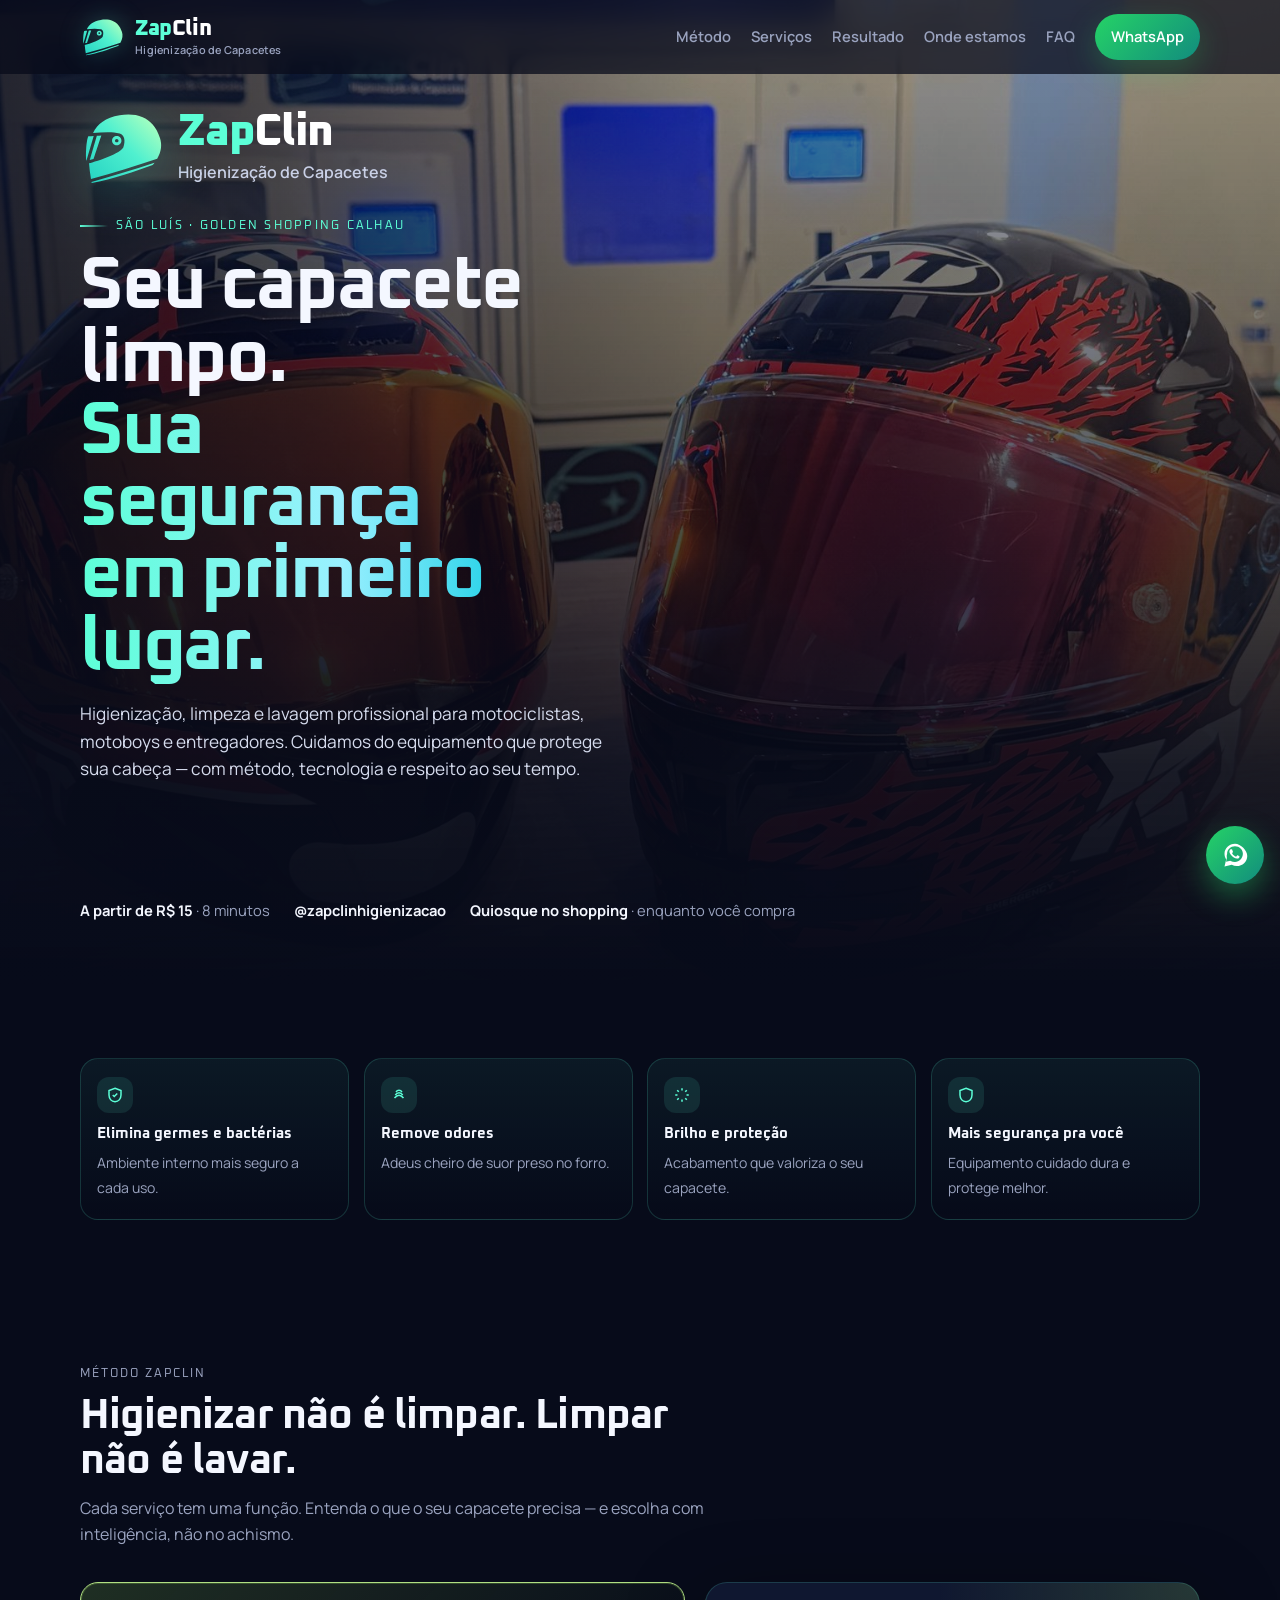
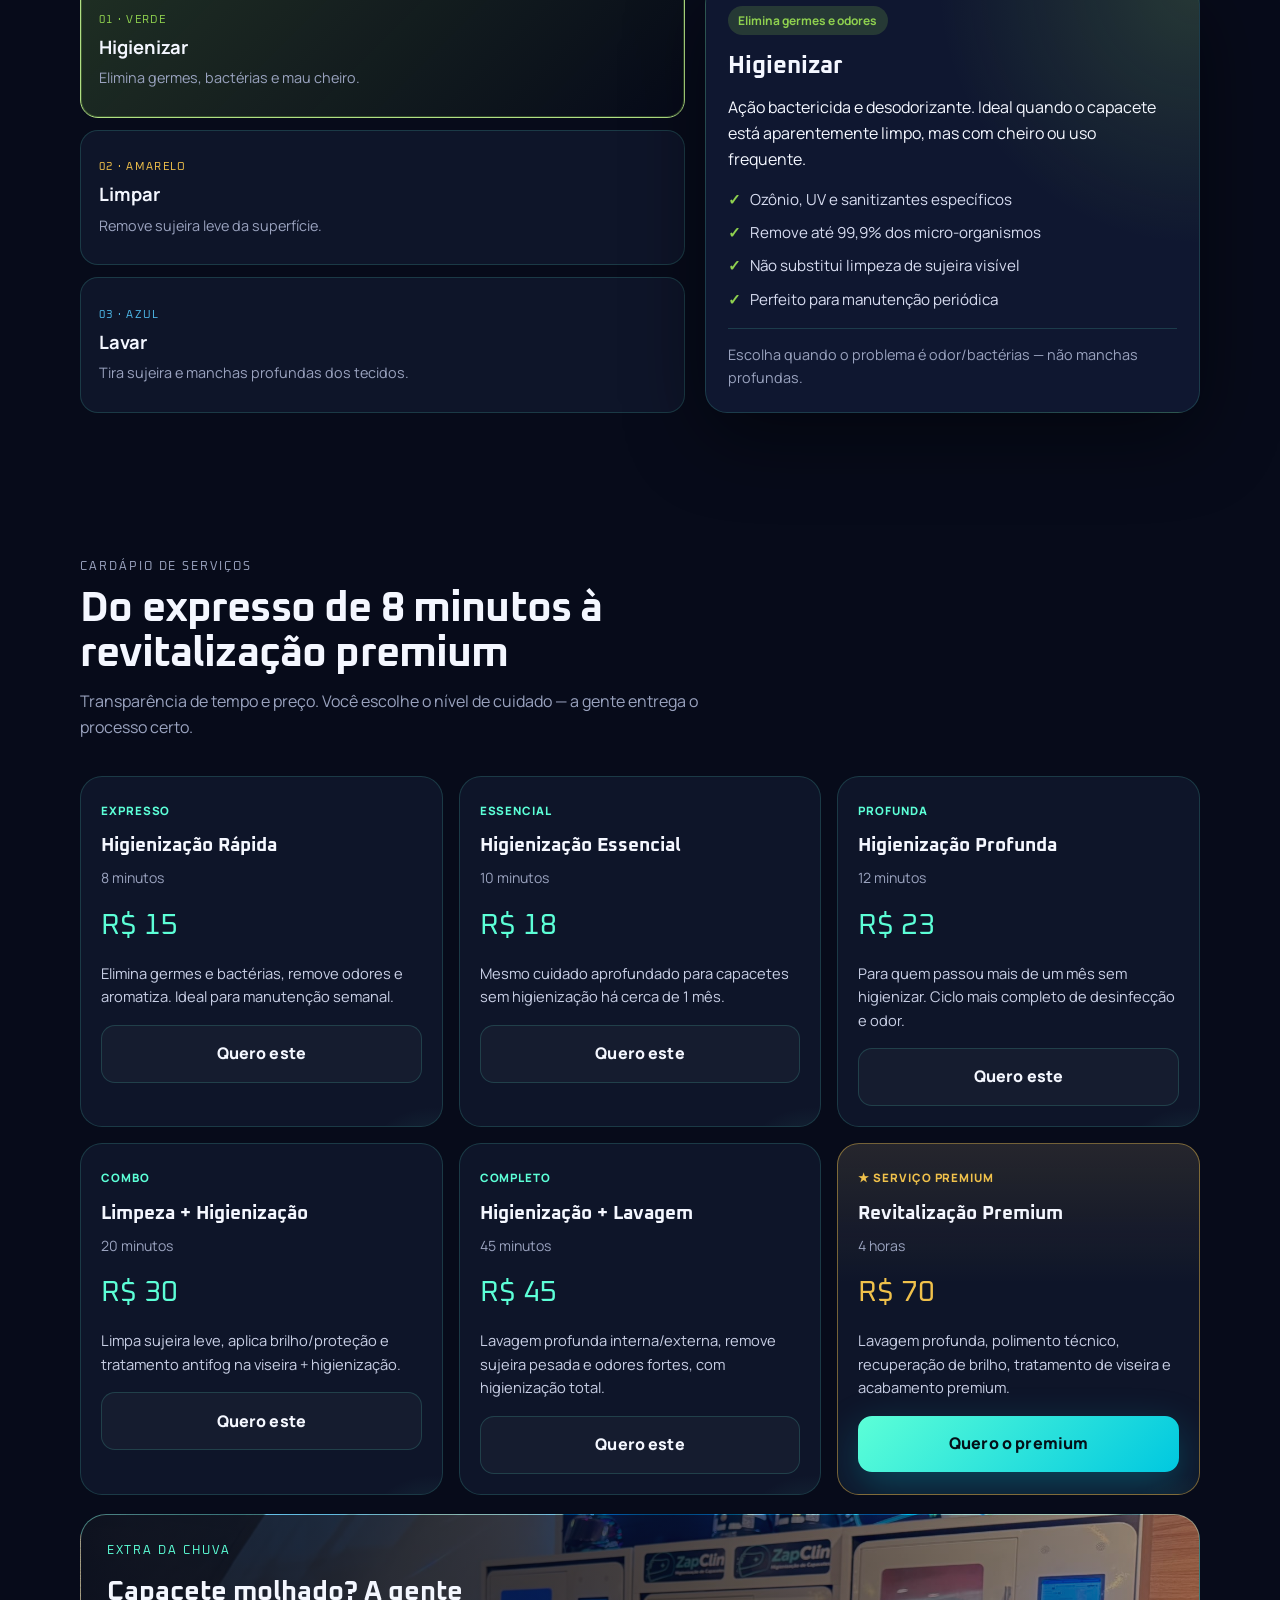
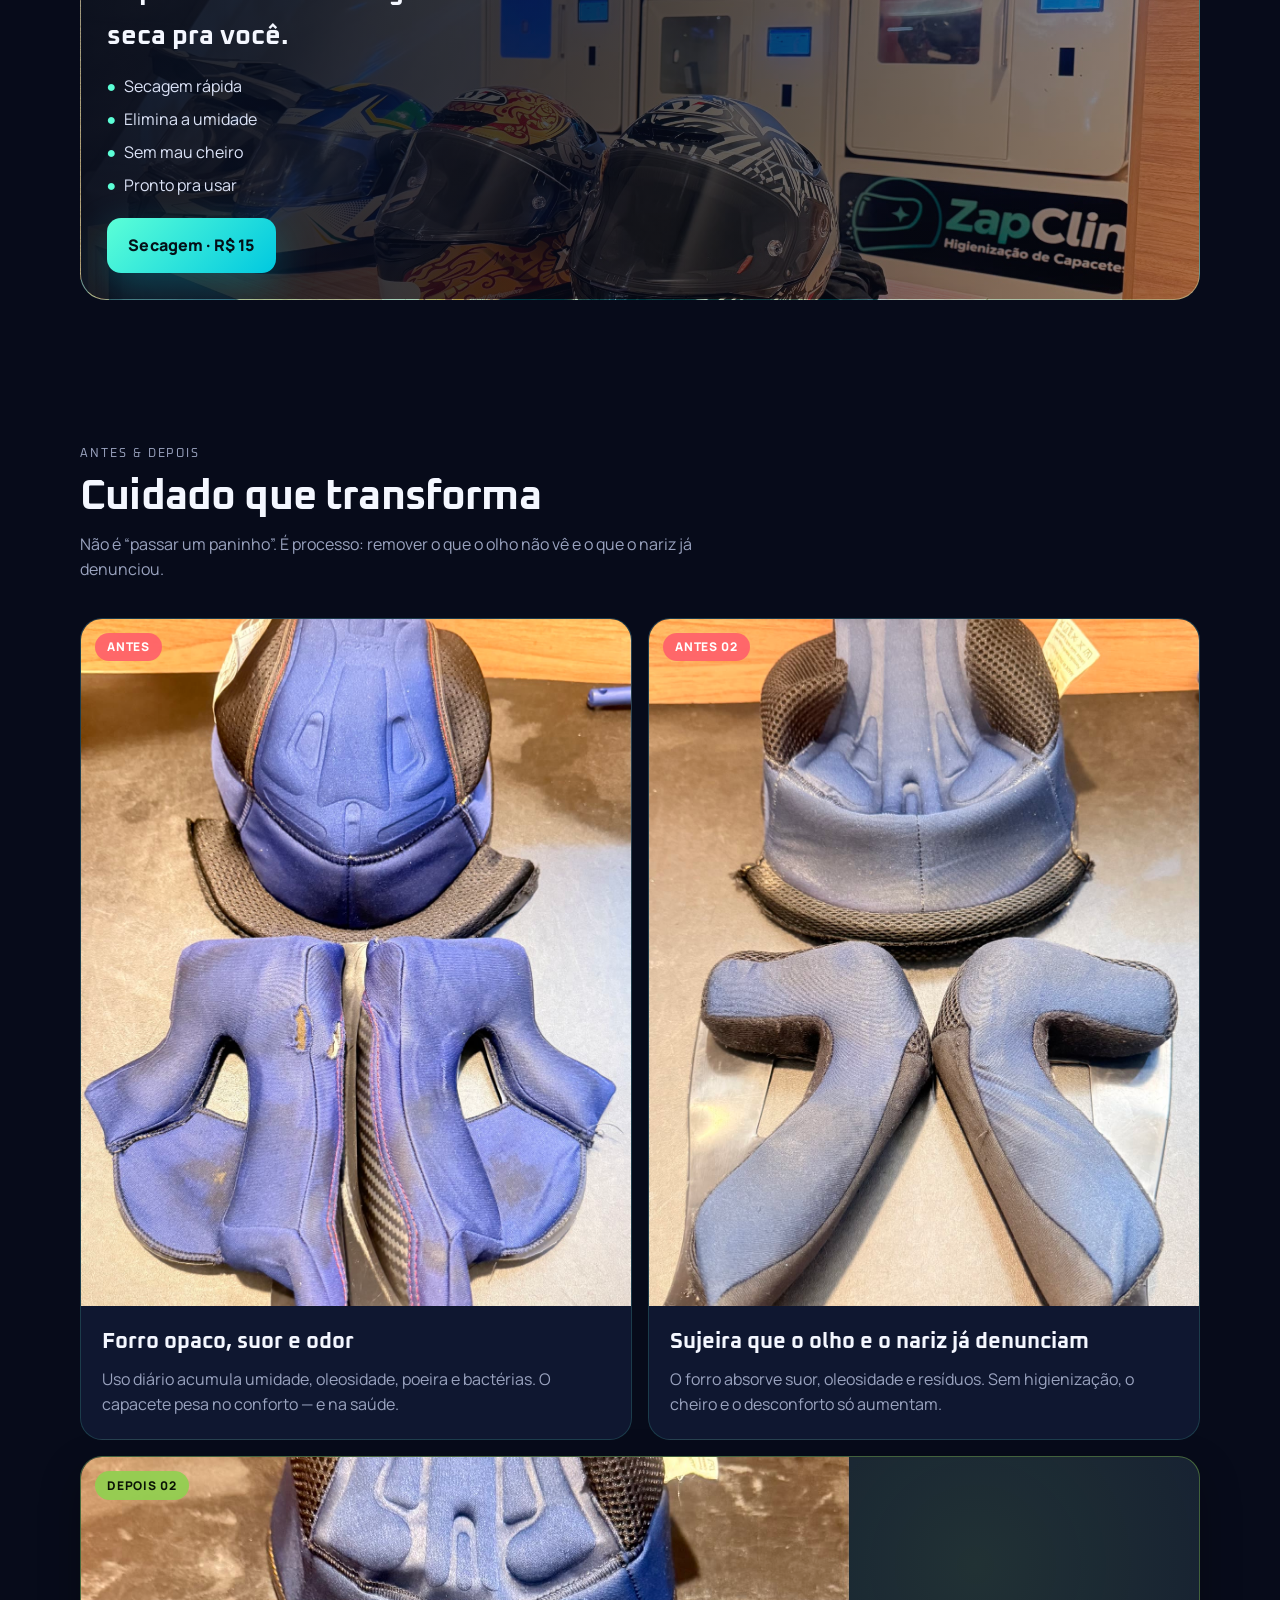
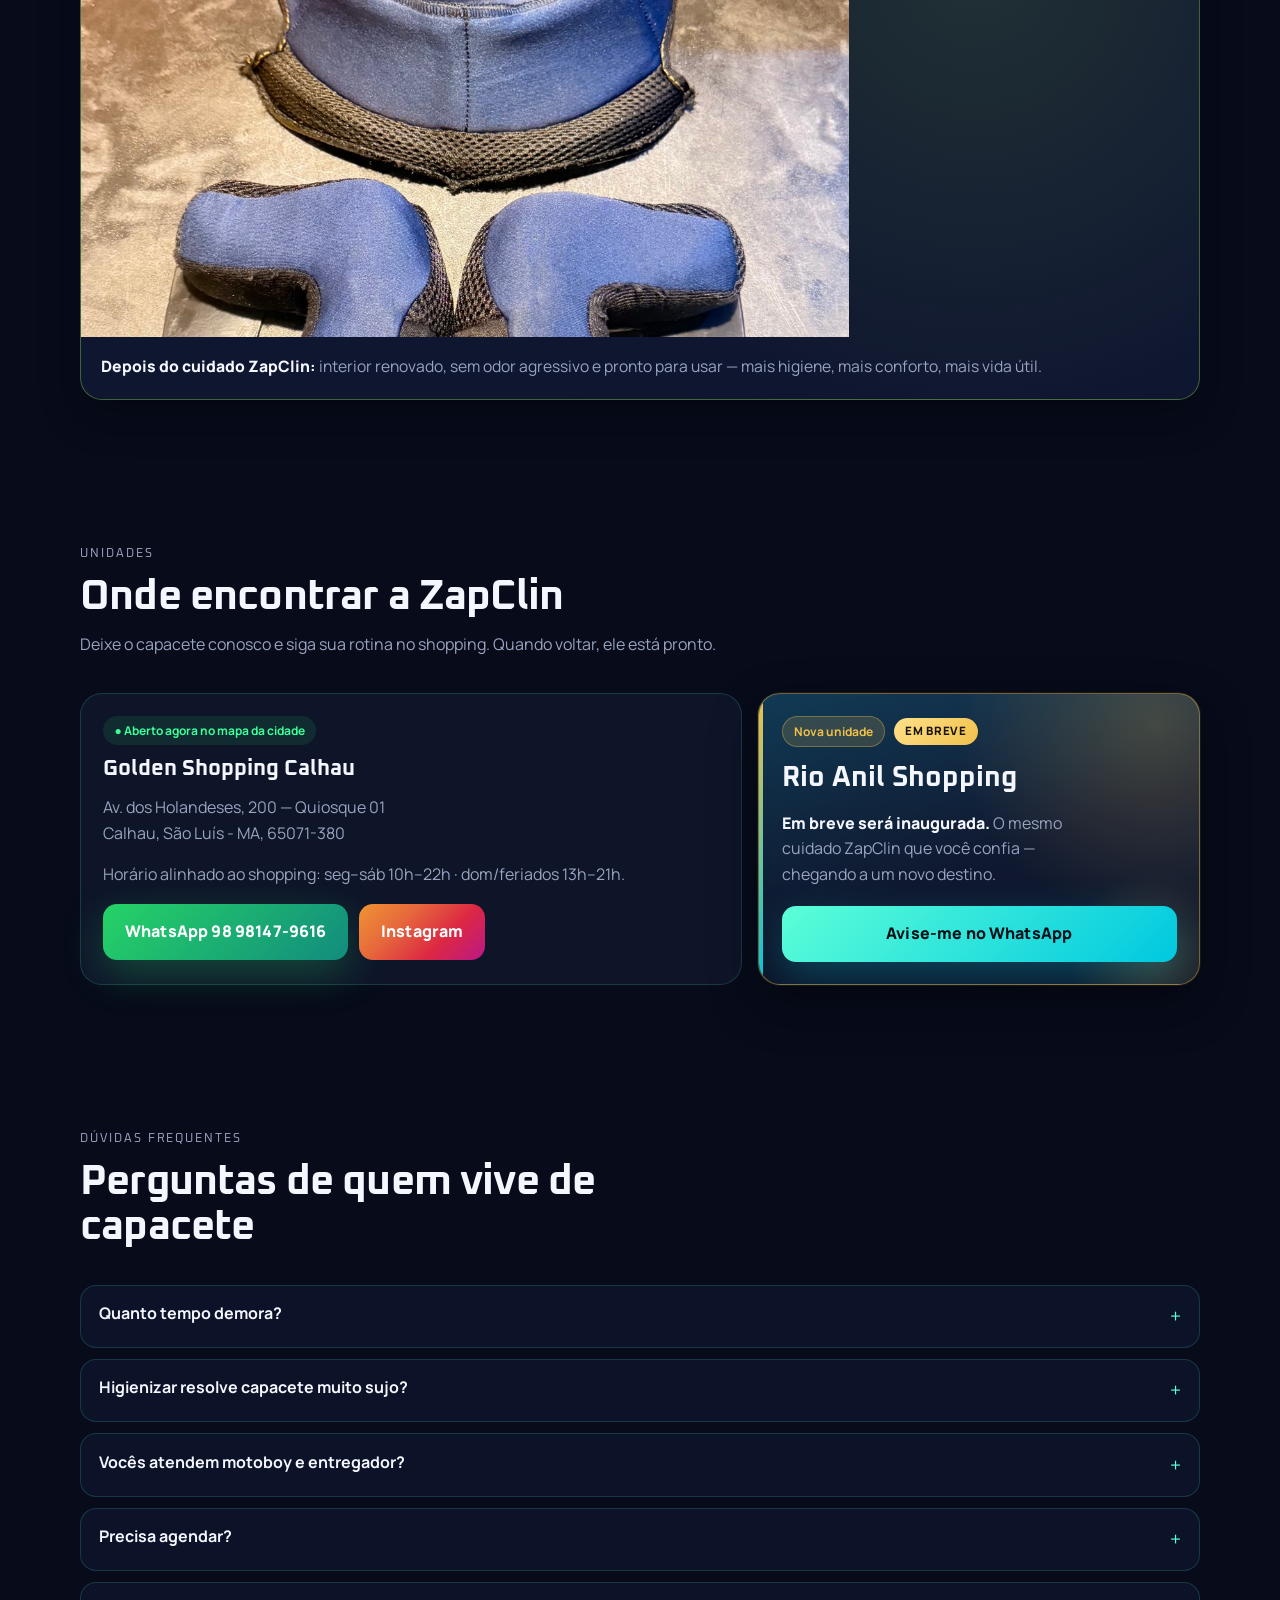
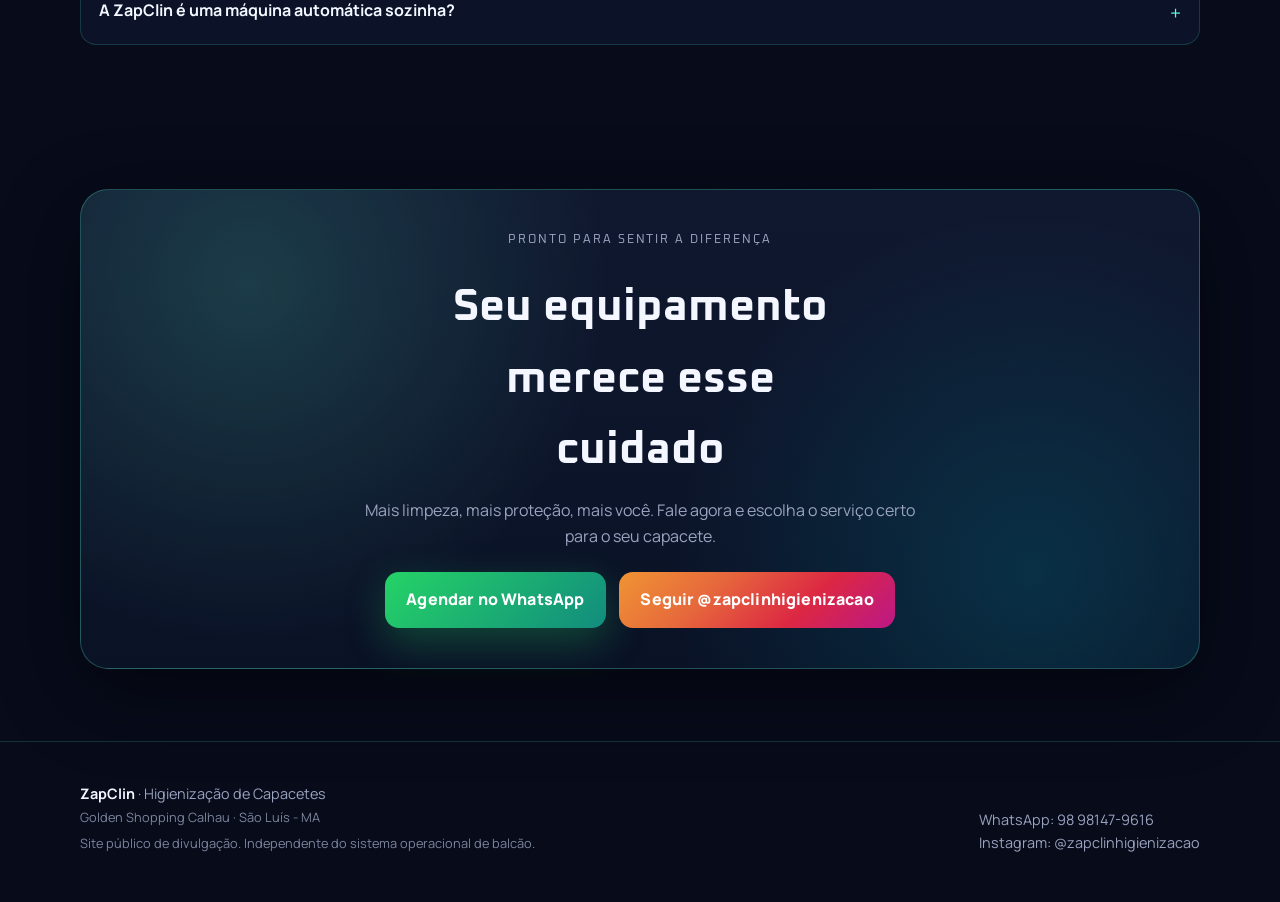
==== commit 51420960: "Fix before/after photo roles to match file names Use Antes + Antes 02 + Depois 02 ordering: two befo" ====
--- a/index.html
+++ b/index.html
@@ -27,7 +27,7 @@
   <link rel="preconnect" href="https://fonts.googleapis.com">
   <link rel="preconnect" href="https://fonts.gstatic.com" crossorigin>
   <link href="https://fonts.googleapis.com/css2?family=Manrope:wght@400;600;700;800&family=Oxanium:wght@500;700;800&display=swap" rel="stylesheet">
-  <link rel="stylesheet" href="/styles.css?v=9">
+  <link rel="stylesheet" href="/styles.css?v=10">
 
   <script type="application/ld+json">
   {
@@ -290,10 +290,10 @@
           <h2>Cuidado que transforma</h2>
           <p>Não é “passar um paninho”. É processo: remover o que o olho não vê e o que o nariz já denunciou.</p>
         </div>
-        <div class="compare">
+        <div class="compare compare-antes-row">
           <article class="compare-card antes reveal">
             <div class="compare-media">
-              <img src="/assets/antes-forro.jpg" alt="Forro do capacete sujo e desgastado, antes da higienização ZapClin" width="1200" height="2133" loading="lazy">
+              <img src="/assets/antes-forro.jpg" alt="Antes: forro do capacete sujo, manchado e rasgado" width="1200" height="2133" loading="lazy">
               <span class="label">ANTES</span>
             </div>
             <div class="compare-body">
@@ -301,23 +301,25 @@
               <p>Uso diário acumula umidade, oleosidade, poeira e bactérias. O capacete pesa no conforto — e na saúde.</p>
             </div>
           </article>
-          <article class="compare-card depois reveal reveal-delay-1">
+          <article class="compare-card antes reveal reveal-delay-1">
             <div class="compare-media">
-              <img src="/assets/depois-forro-1.jpg" alt="Forro do capacete limpo e revitalizado, depois da higienização ZapClin" width="1200" height="2133" loading="lazy">
-              <span class="label">DEPOIS</span>
+              <img src="/assets/antes-forro-2.jpg" alt="Antes 02: forros do capacete antes do cuidado ZapClin" width="1200" height="2133" loading="lazy">
+              <span class="label">ANTES 02</span>
             </div>
             <div class="compare-body">
-              <h3>Interior renovado e seguro</h3>
-              <p>Higienizado, sem odor agressivo, com tecidos revitalizados. Mais conforto, mais higiene, mais vida útil.</p>
-            </div>
-          </article>
-        </div>
-        <figure class="compare-extra reveal">
+              <h3>Sujeira que o olho e o nariz já denunciam</h3>
+              <p>O forro absorve suor, oleosidade e resíduos. Sem higienização, o cheiro e o desconforto só aumentam.</p>
+            </div>
+          </article>
+        </div>
+        <figure class="compare-extra depois reveal">
           <div class="compare-media">
-            <img src="/assets/depois-forro-2.jpg" alt="Outro resultado ZapClin: forros higienizados e prontos para uso" width="1200" height="2133" loading="lazy">
-            <span class="label">DEPOIS</span>
+            <img src="/assets/depois-forro.jpg" alt="Depois 02: forros higienizados, limpos e revitalizados pela ZapClin" width="1200" height="2133" loading="lazy">
+            <span class="label">DEPOIS 02</span>
           </div>
-          <figcaption>Mais um resultado real: forros higienizados, sem sujeira e prontos para voltar à estrada.</figcaption>
+          <figcaption>
+            <strong>Depois do cuidado ZapClin:</strong> interior renovado, sem odor agressivo e pronto para usar — mais higiene, mais conforto, mais vida útil.
+          </figcaption>
         </figure>
       </div>
     </section>
--- a/styles.css
+++ b/styles.css
@@ -650,14 +650,22 @@
     radial-gradient(circle at 80% 20%, rgba(143,209,79,0.14), transparent 45%),
     var(--bg-elev);
 }
+.compare-extra.depois {
+  border-color: rgba(143,209,79,0.4);
+  box-shadow: 0 16px 40px rgba(0, 0, 0, 0.28);
+}
 .compare-extra .compare-media {
   aspect-ratio: 16 / 10;
-  max-height: 420px;
+  max-height: 480px;
 }
 .compare-extra figcaption {
-  padding: 1rem 1.25rem 1.2rem;
-  color: var(--muted);
-  font-size: 0.95rem;
+  padding: 1.05rem 1.25rem 1.25rem;
+  color: var(--muted);
+  font-size: 0.98rem;
+}
+.compare-extra figcaption strong {
+  color: var(--text);
+  font-weight: 800;
 }
 
 /* Locations */
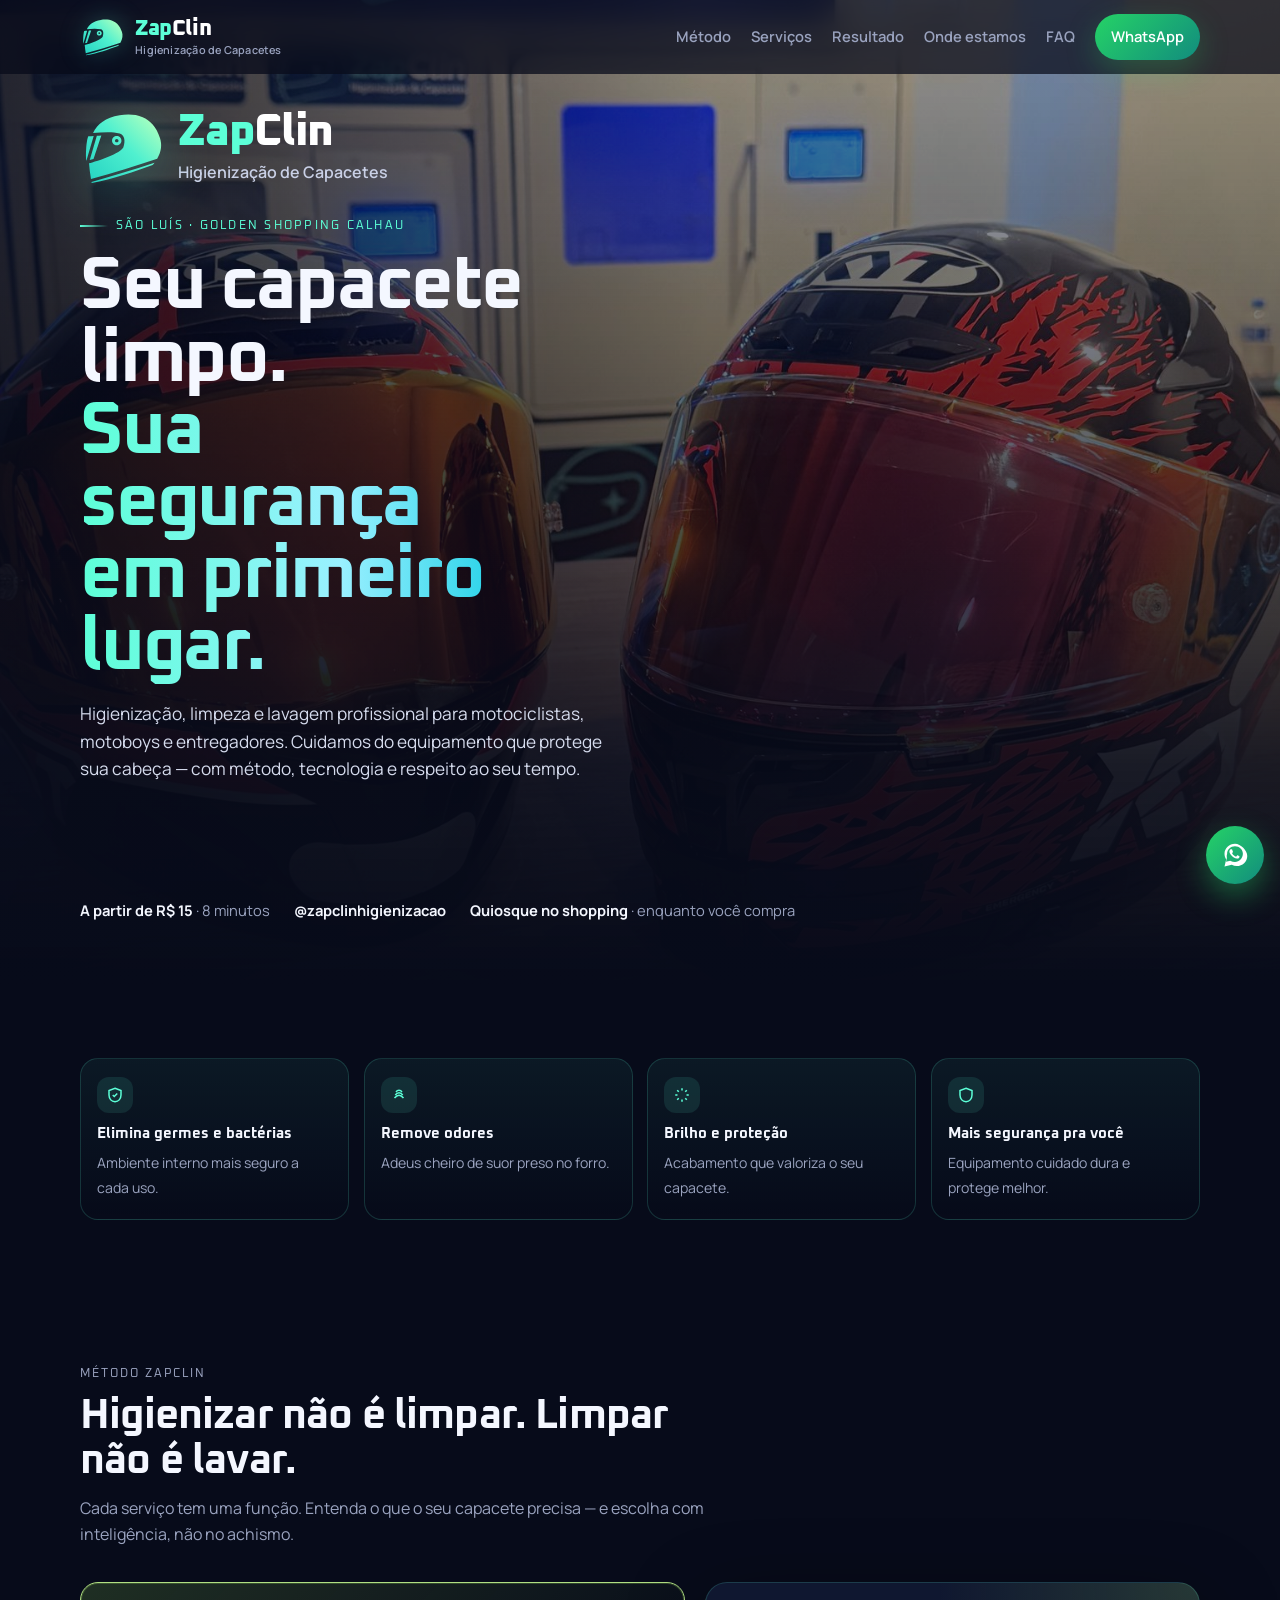
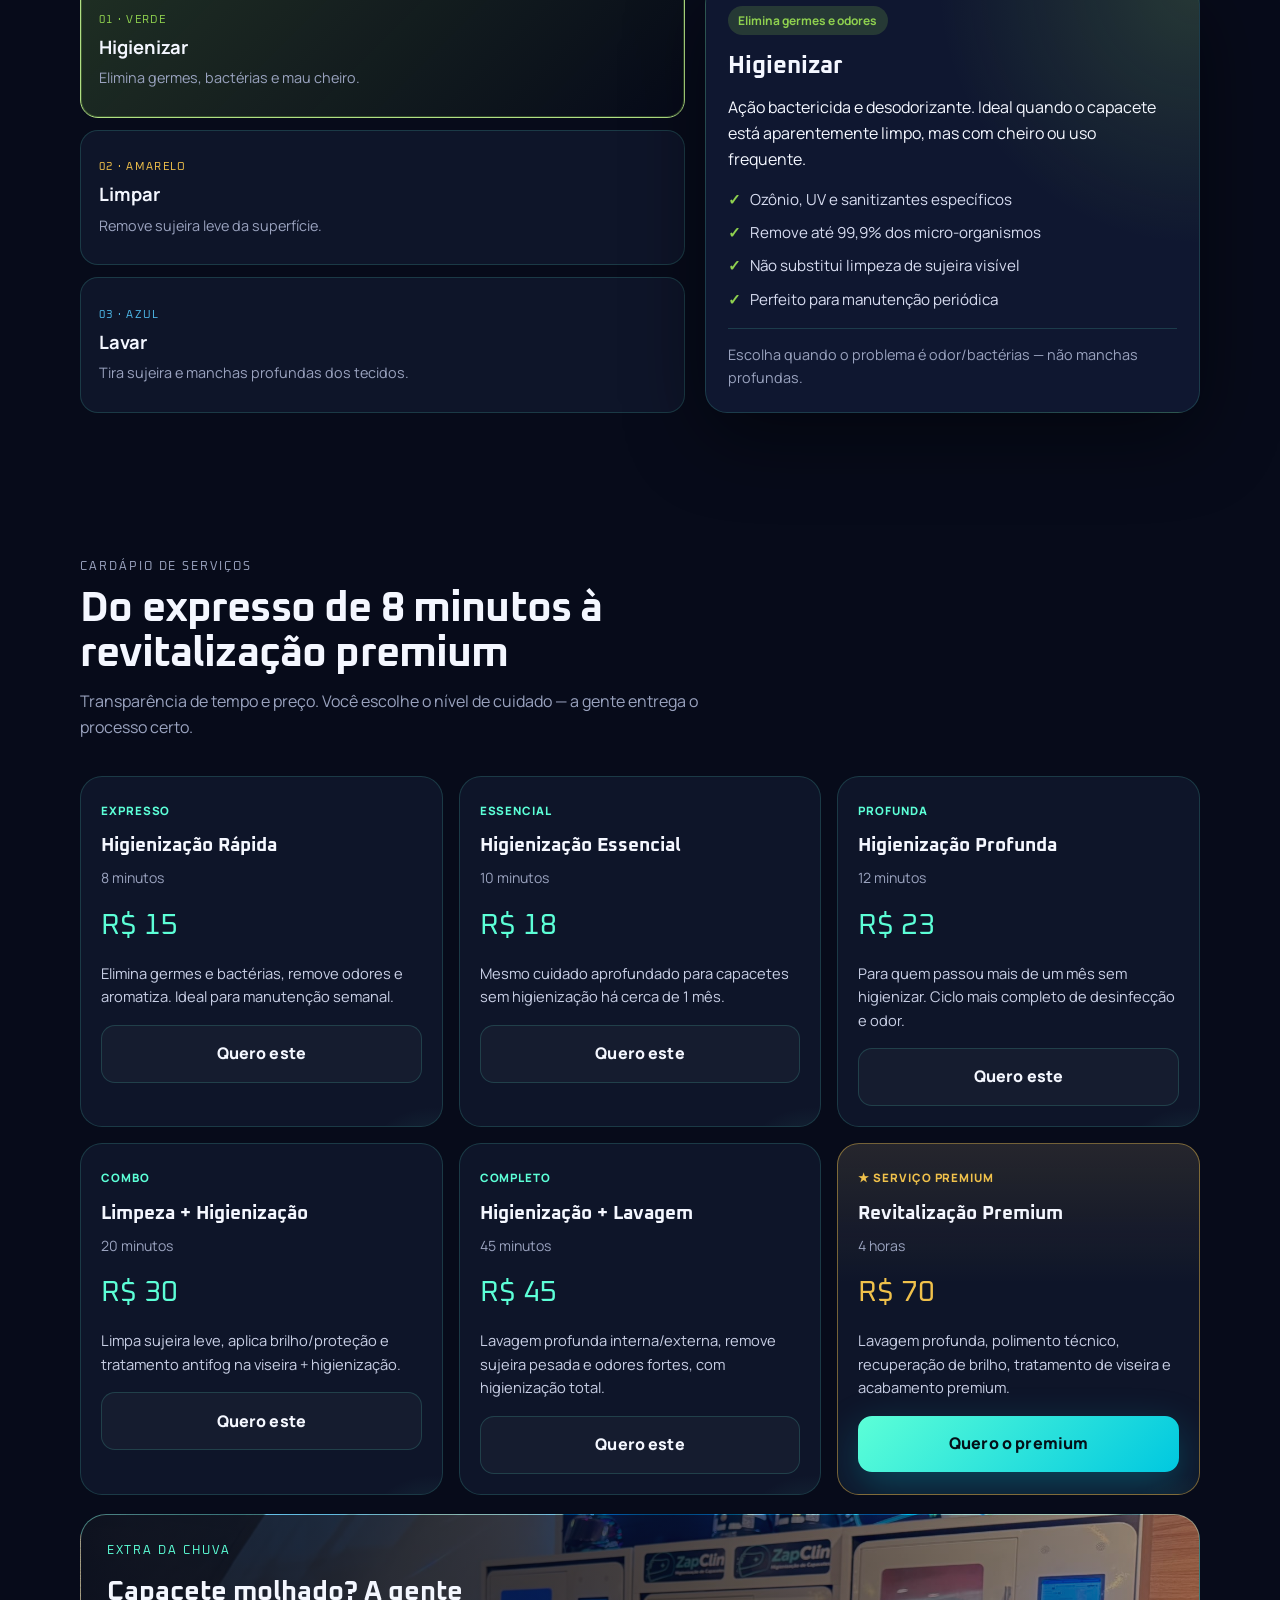
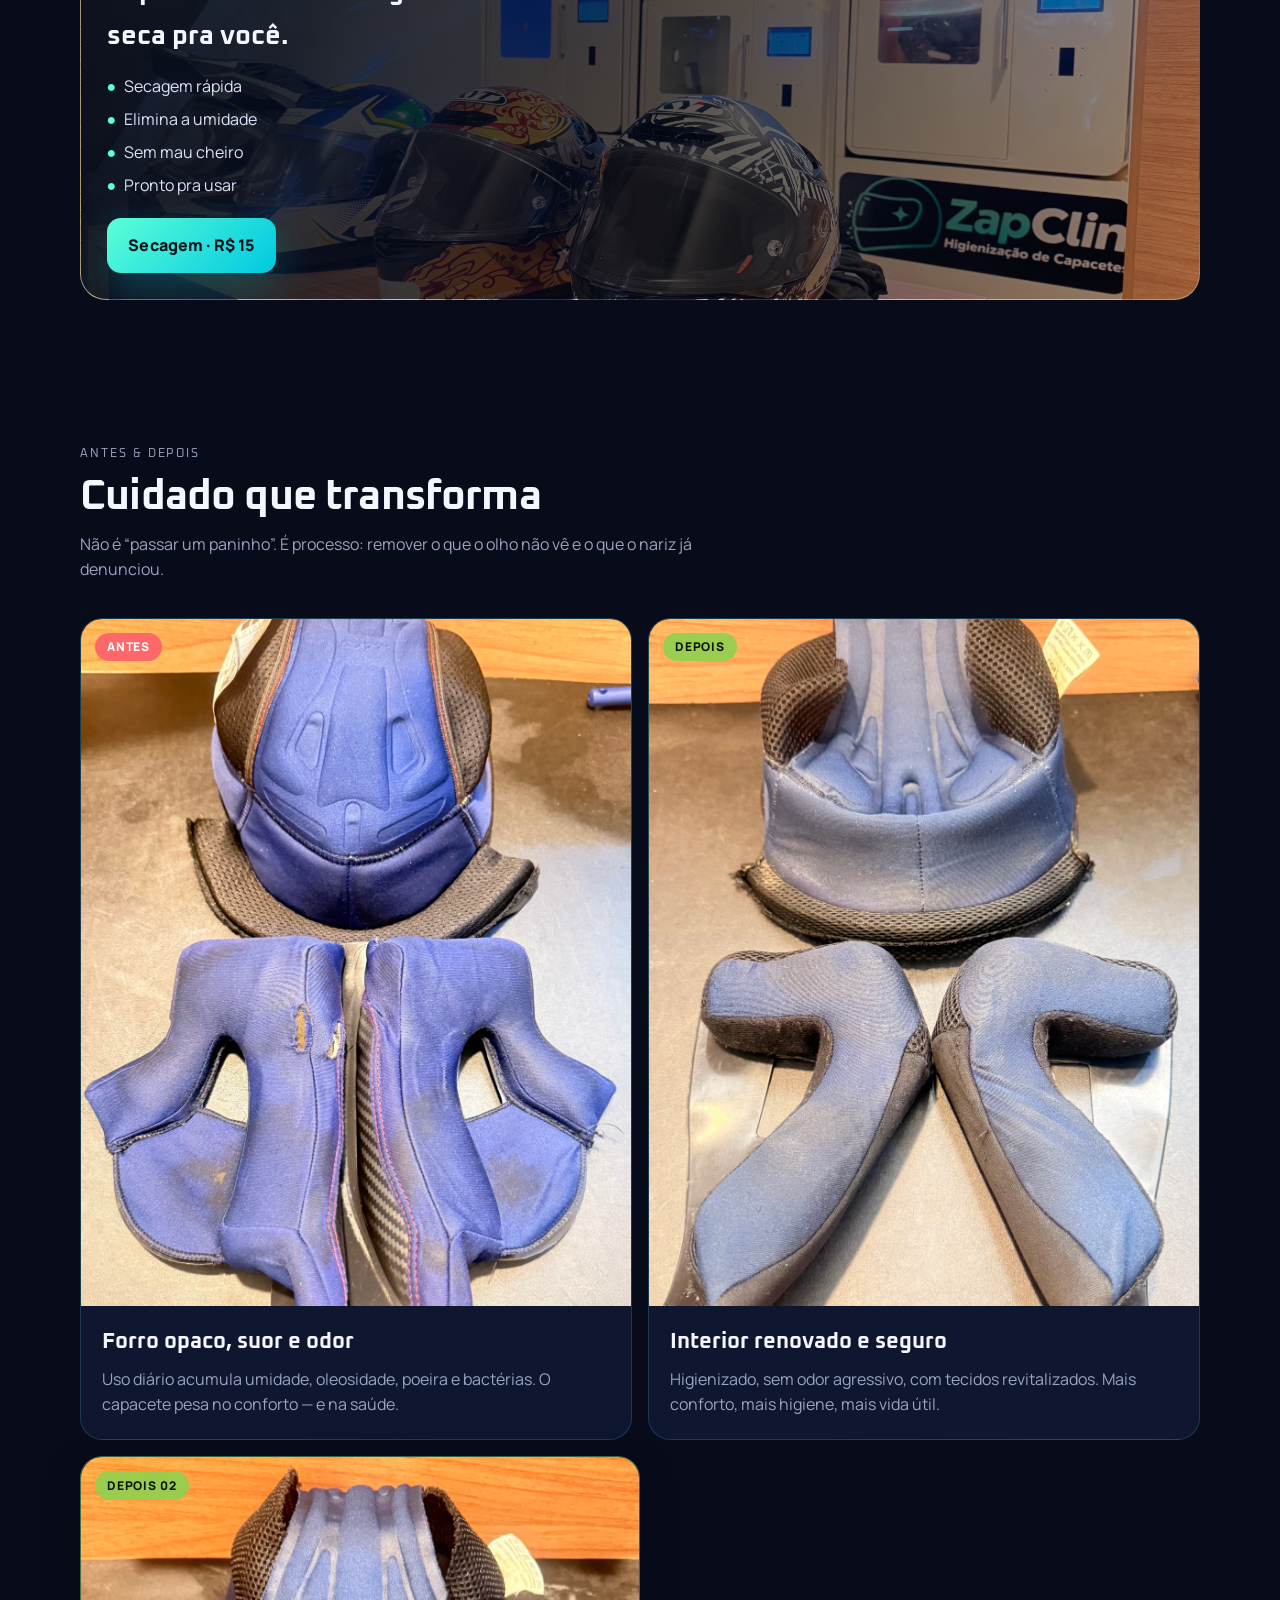
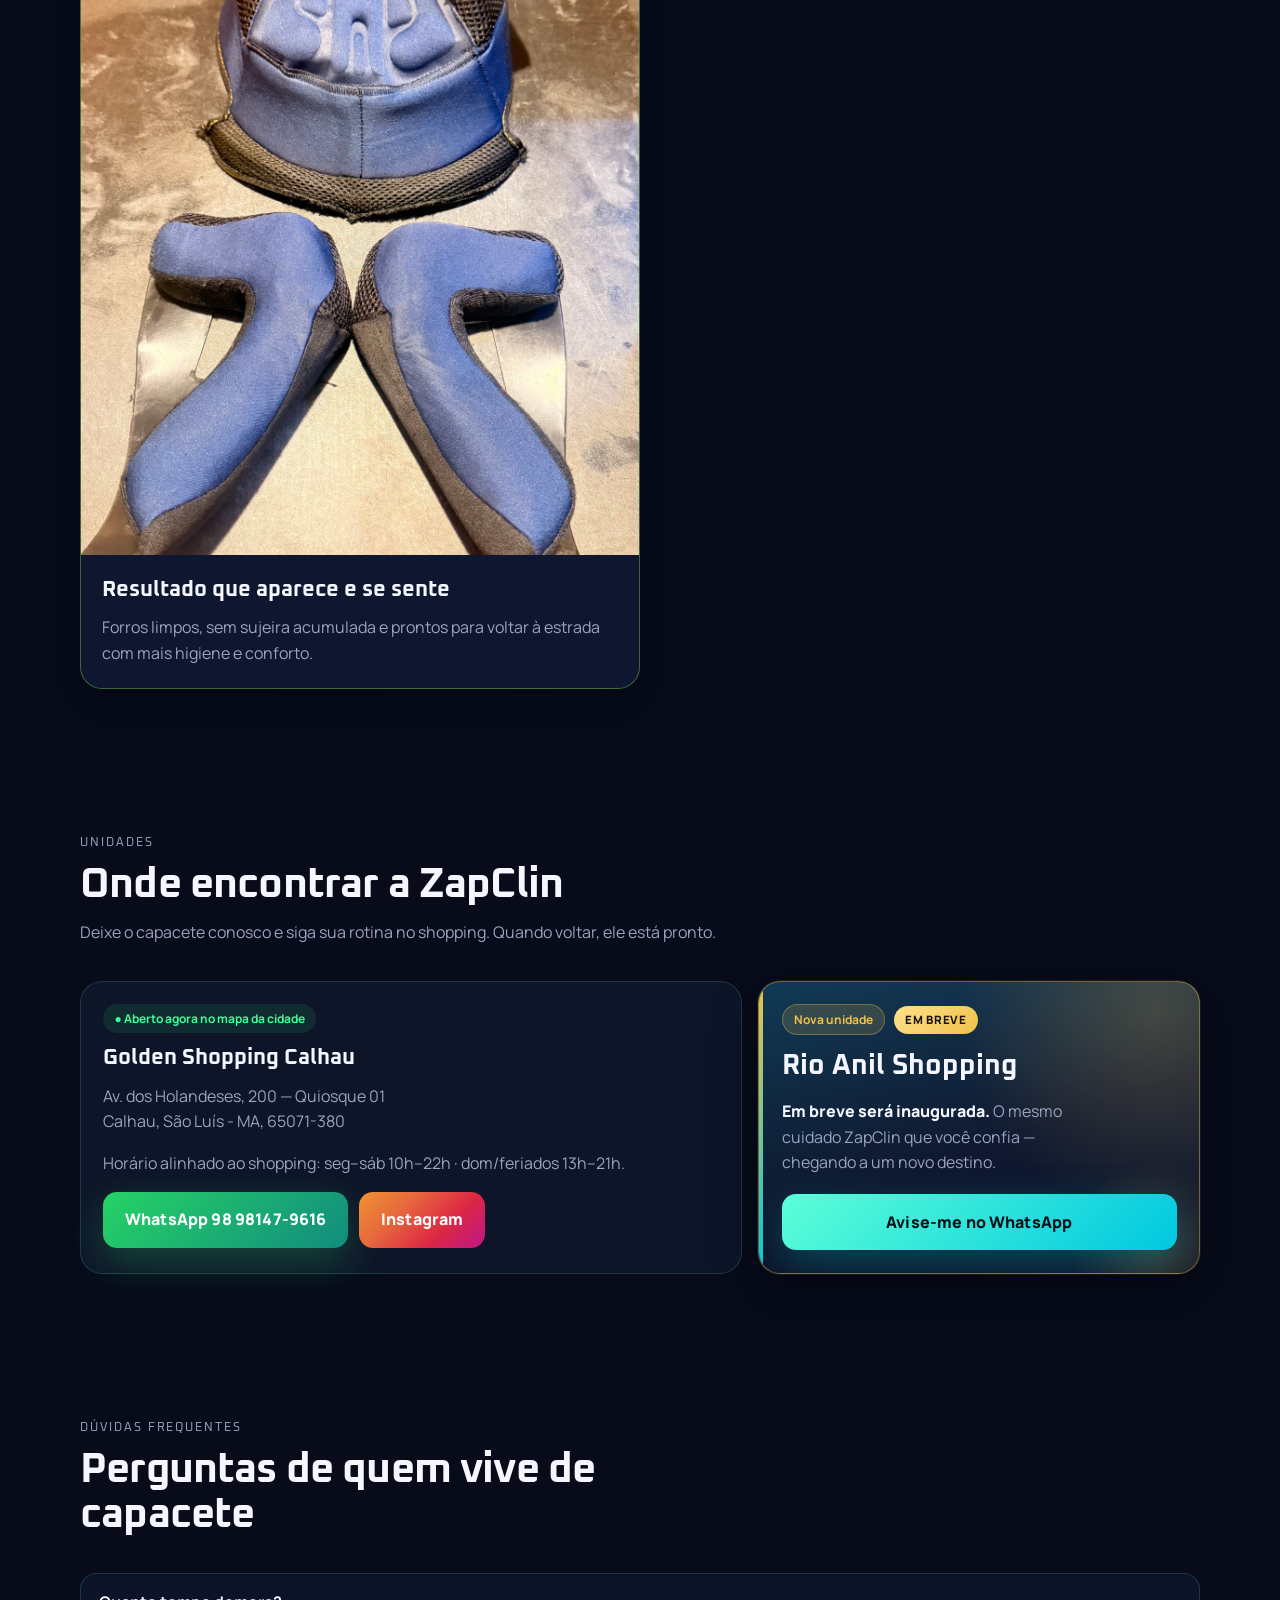
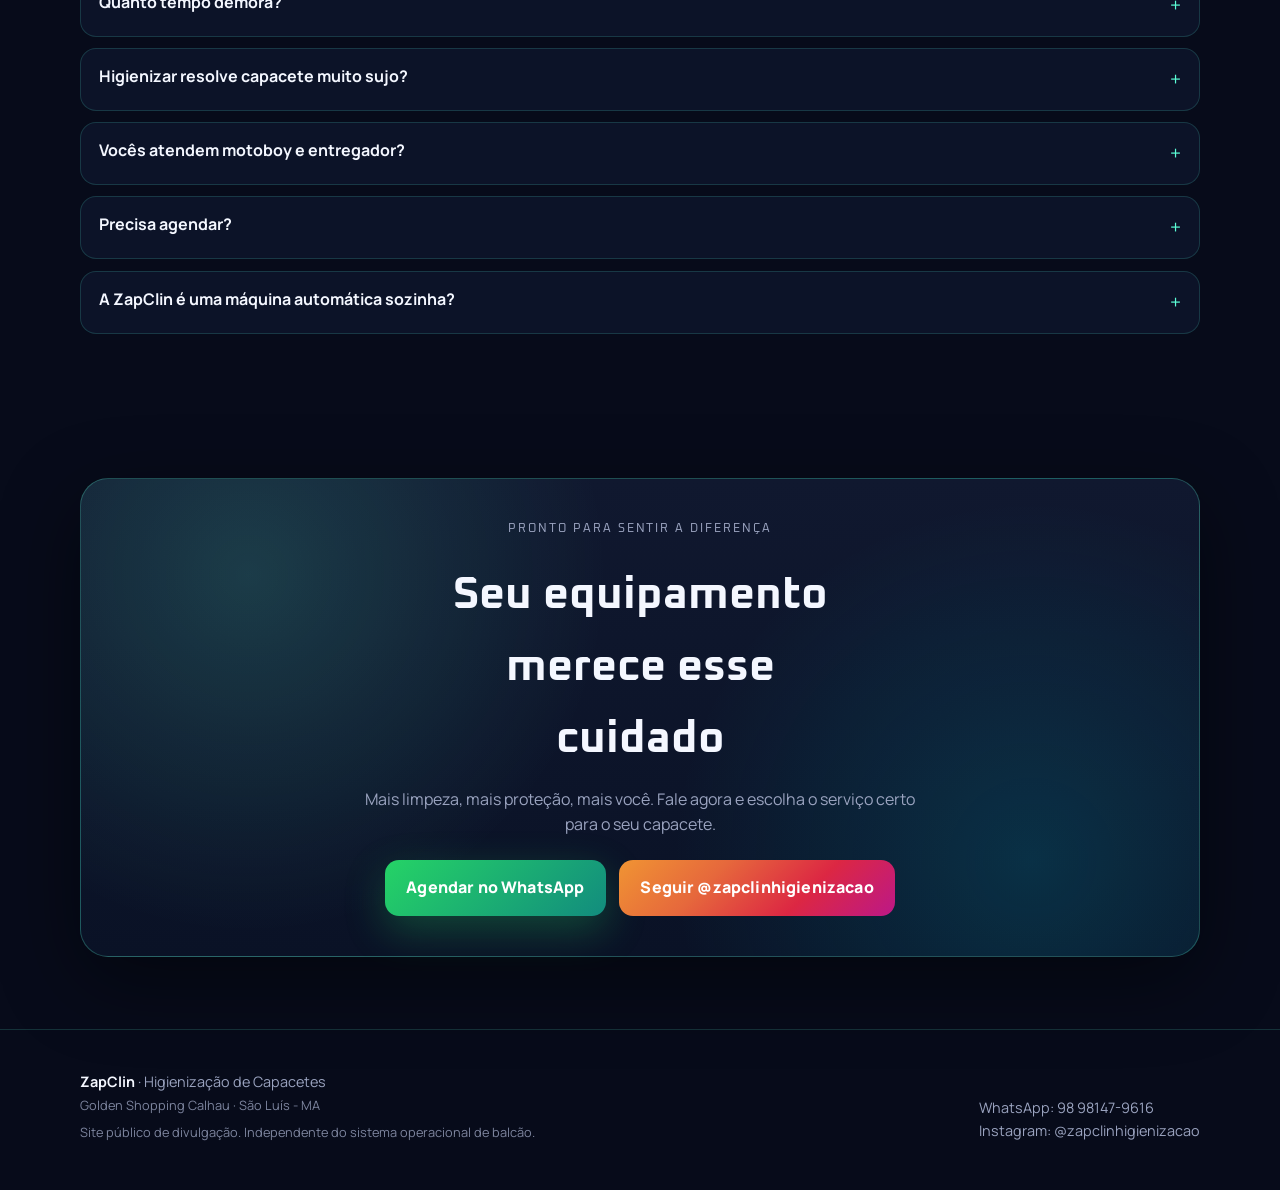
==== commit 35c0ad9d: "Restore second after photo in resultado section Show Antes + Depois side by side and Depois 02 below" ====
--- a/index.html
+++ b/index.html
@@ -27,7 +27,7 @@
   <link rel="preconnect" href="https://fonts.googleapis.com">
   <link rel="preconnect" href="https://fonts.gstatic.com" crossorigin>
   <link href="https://fonts.googleapis.com/css2?family=Manrope:wght@400;600;700;800&family=Oxanium:wght@500;700;800&display=swap" rel="stylesheet">
-  <link rel="stylesheet" href="/styles.css?v=10">
+  <link rel="stylesheet" href="/styles.css?v=11">
 
   <script type="application/ld+json">
   {
@@ -290,7 +290,7 @@
           <h2>Cuidado que transforma</h2>
           <p>Não é “passar um paninho”. É processo: remover o que o olho não vê e o que o nariz já denunciou.</p>
         </div>
-        <div class="compare compare-antes-row">
+        <div class="compare">
           <article class="compare-card antes reveal">
             <div class="compare-media">
               <img src="/assets/antes-forro.jpg" alt="Antes: forro do capacete sujo, manchado e rasgado" width="1200" height="2133" loading="lazy">
@@ -301,26 +301,29 @@
               <p>Uso diário acumula umidade, oleosidade, poeira e bactérias. O capacete pesa no conforto — e na saúde.</p>
             </div>
           </article>
-          <article class="compare-card antes reveal reveal-delay-1">
+          <article class="compare-card depois reveal reveal-delay-1">
             <div class="compare-media">
-              <img src="/assets/antes-forro-2.jpg" alt="Antes 02: forros do capacete antes do cuidado ZapClin" width="1200" height="2133" loading="lazy">
-              <span class="label">ANTES 02</span>
+              <img src="/assets/depois-forro.jpg" alt="Depois: forro do capacete limpo e revitalizado pela ZapClin" width="1200" height="2133" loading="lazy">
+              <span class="label">DEPOIS</span>
             </div>
             <div class="compare-body">
-              <h3>Sujeira que o olho e o nariz já denunciam</h3>
-              <p>O forro absorve suor, oleosidade e resíduos. Sem higienização, o cheiro e o desconforto só aumentam.</p>
-            </div>
-          </article>
-        </div>
-        <figure class="compare-extra depois reveal">
-          <div class="compare-media">
-            <img src="/assets/depois-forro.jpg" alt="Depois 02: forros higienizados, limpos e revitalizados pela ZapClin" width="1200" height="2133" loading="lazy">
-            <span class="label">DEPOIS 02</span>
-          </div>
-          <figcaption>
-            <strong>Depois do cuidado ZapClin:</strong> interior renovado, sem odor agressivo e pronto para usar — mais higiene, mais conforto, mais vida útil.
-          </figcaption>
-        </figure>
+              <h3>Interior renovado e seguro</h3>
+              <p>Higienizado, sem odor agressivo, com tecidos revitalizados. Mais conforto, mais higiene, mais vida útil.</p>
+            </div>
+          </article>
+        </div>
+        <div class="compare compare-depois-row">
+          <article class="compare-card depois reveal">
+            <div class="compare-media">
+              <img src="/assets/depois-forro-2.jpg" alt="Depois 02: outro ângulo dos forros higienizados pela ZapClin" width="1200" height="2133" loading="lazy">
+              <span class="label">DEPOIS 02</span>
+            </div>
+            <div class="compare-body">
+              <h3>Resultado que aparece e se sente</h3>
+              <p>Forros limpos, sem sujeira acumulada e prontos para voltar à estrada com mais higiene e conforto.</p>
+            </div>
+          </article>
+        </div>
       </div>
     </section>
 
--- a/styles.css
+++ b/styles.css
@@ -641,31 +641,14 @@
   margin: 0 0 0.45rem;
 }
 .compare-card p { color: var(--muted); }
-.compare-extra {
+.compare-depois-row {
   margin-top: 1rem;
-  border-radius: var(--radius);
-  border: 1px solid rgba(143,209,79,0.28);
-  overflow: hidden;
-  background:
-    radial-gradient(circle at 80% 20%, rgba(143,209,79,0.14), transparent 45%),
-    var(--bg-elev);
-}
-.compare-extra.depois {
+  grid-template-columns: 1fr;
+  max-width: 560px;
+}
+.compare-depois-row .compare-card {
   border-color: rgba(143,209,79,0.4);
   box-shadow: 0 16px 40px rgba(0, 0, 0, 0.28);
-}
-.compare-extra .compare-media {
-  aspect-ratio: 16 / 10;
-  max-height: 480px;
-}
-.compare-extra figcaption {
-  padding: 1.05rem 1.25rem 1.25rem;
-  color: var(--muted);
-  font-size: 0.98rem;
-}
-.compare-extra figcaption strong {
-  color: var(--text);
-  font-weight: 800;
 }
 
 /* Locations */
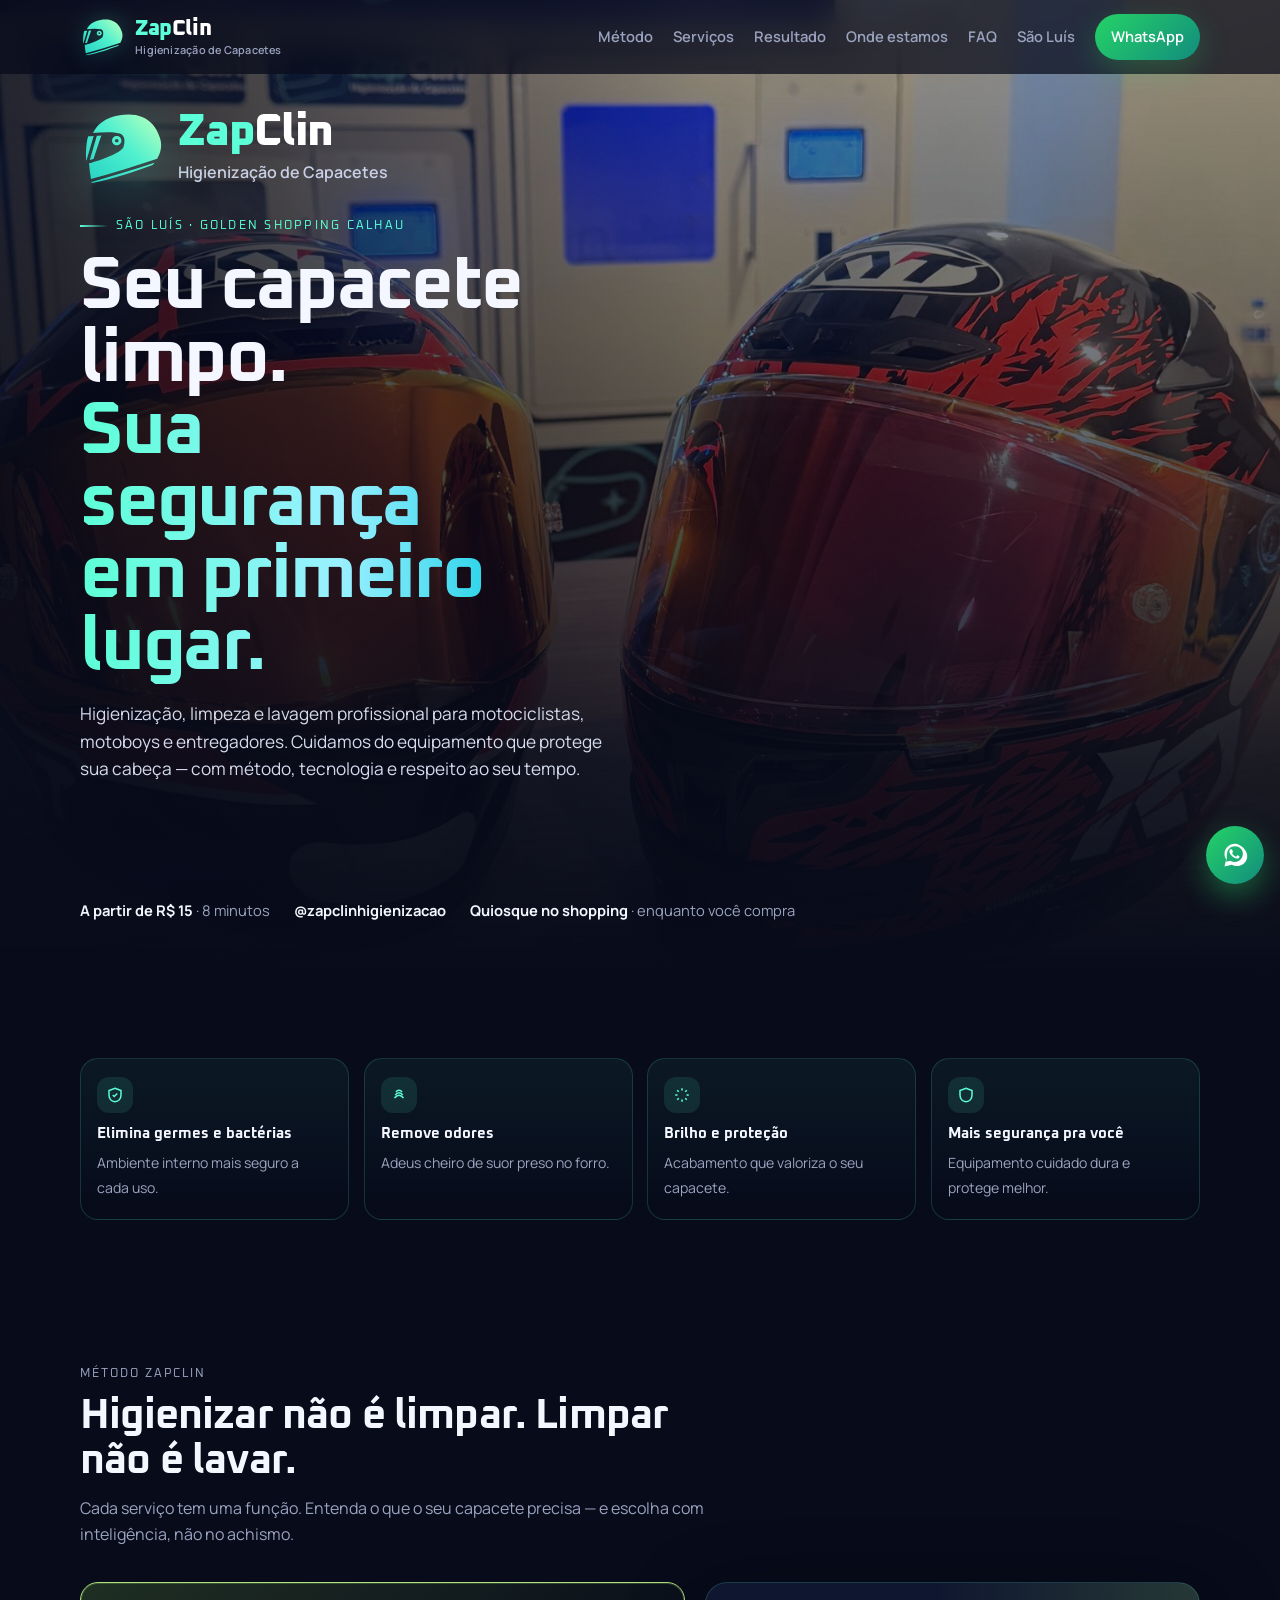
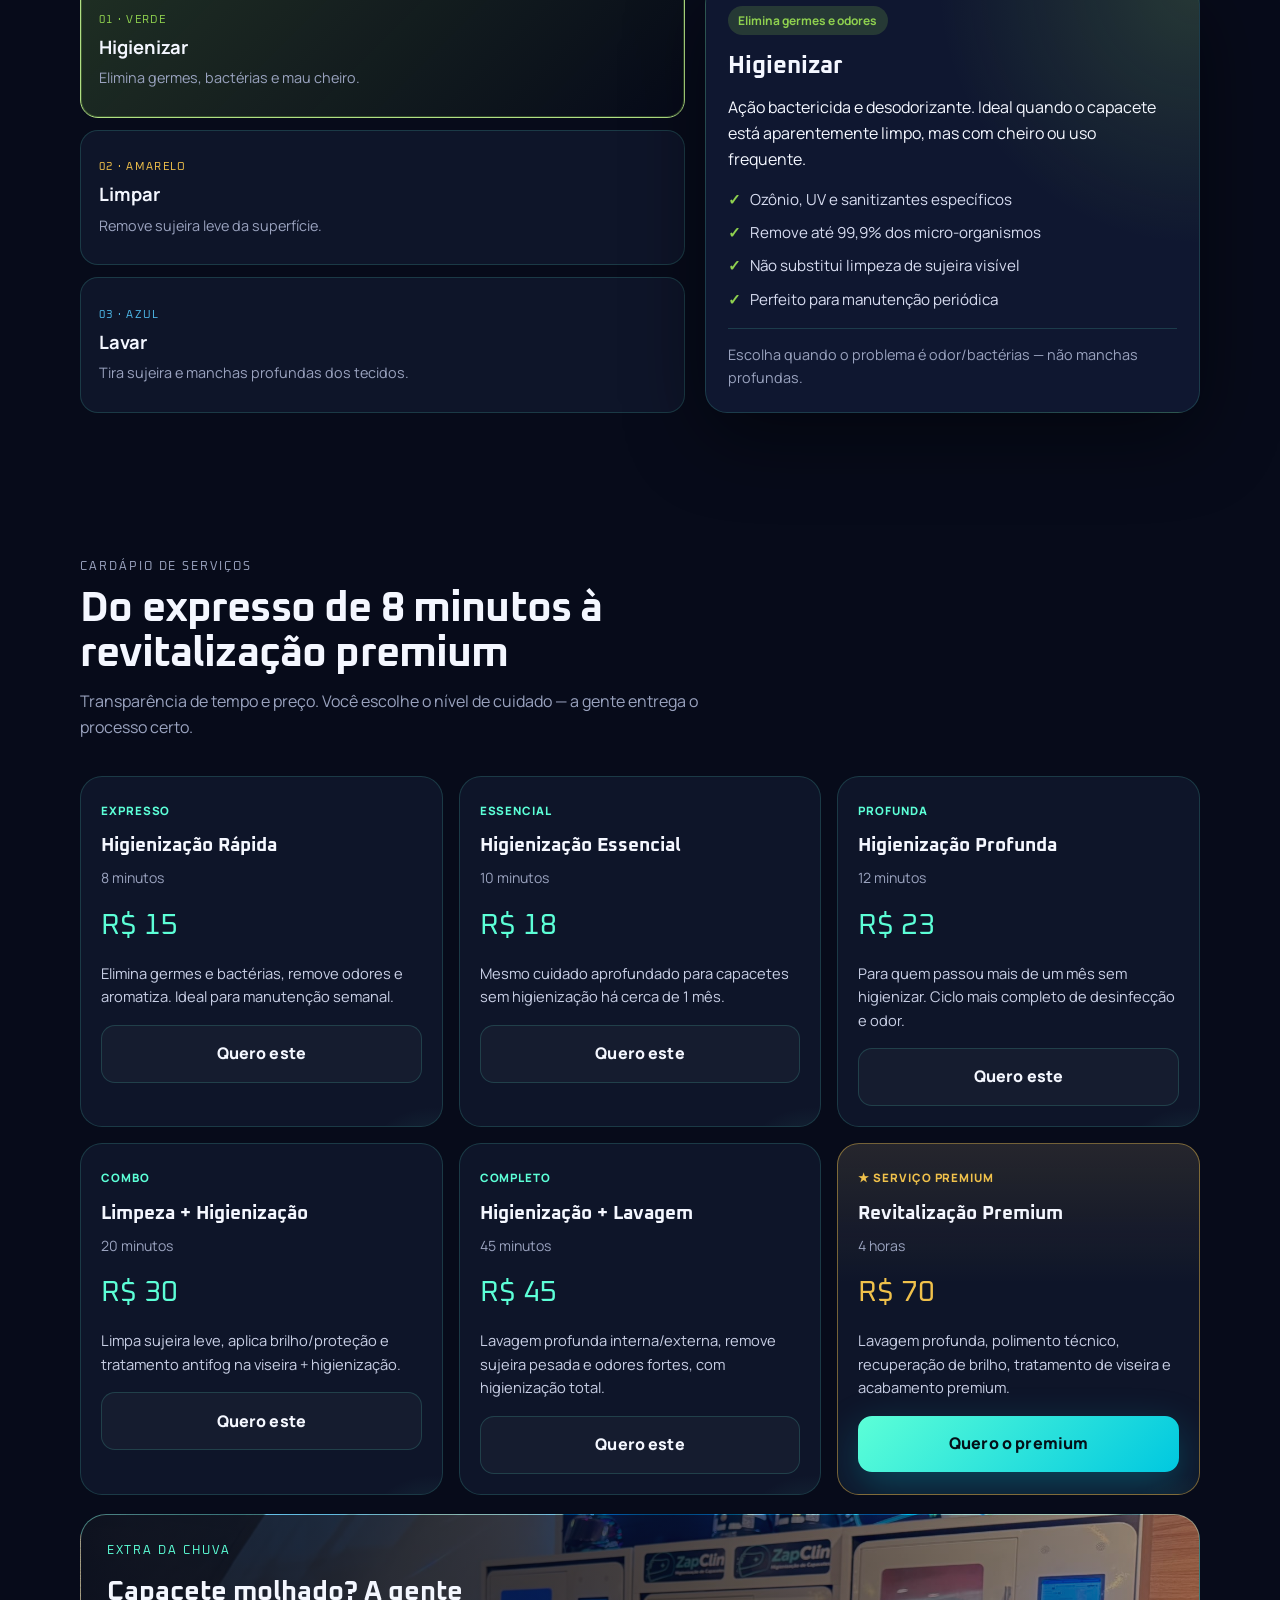
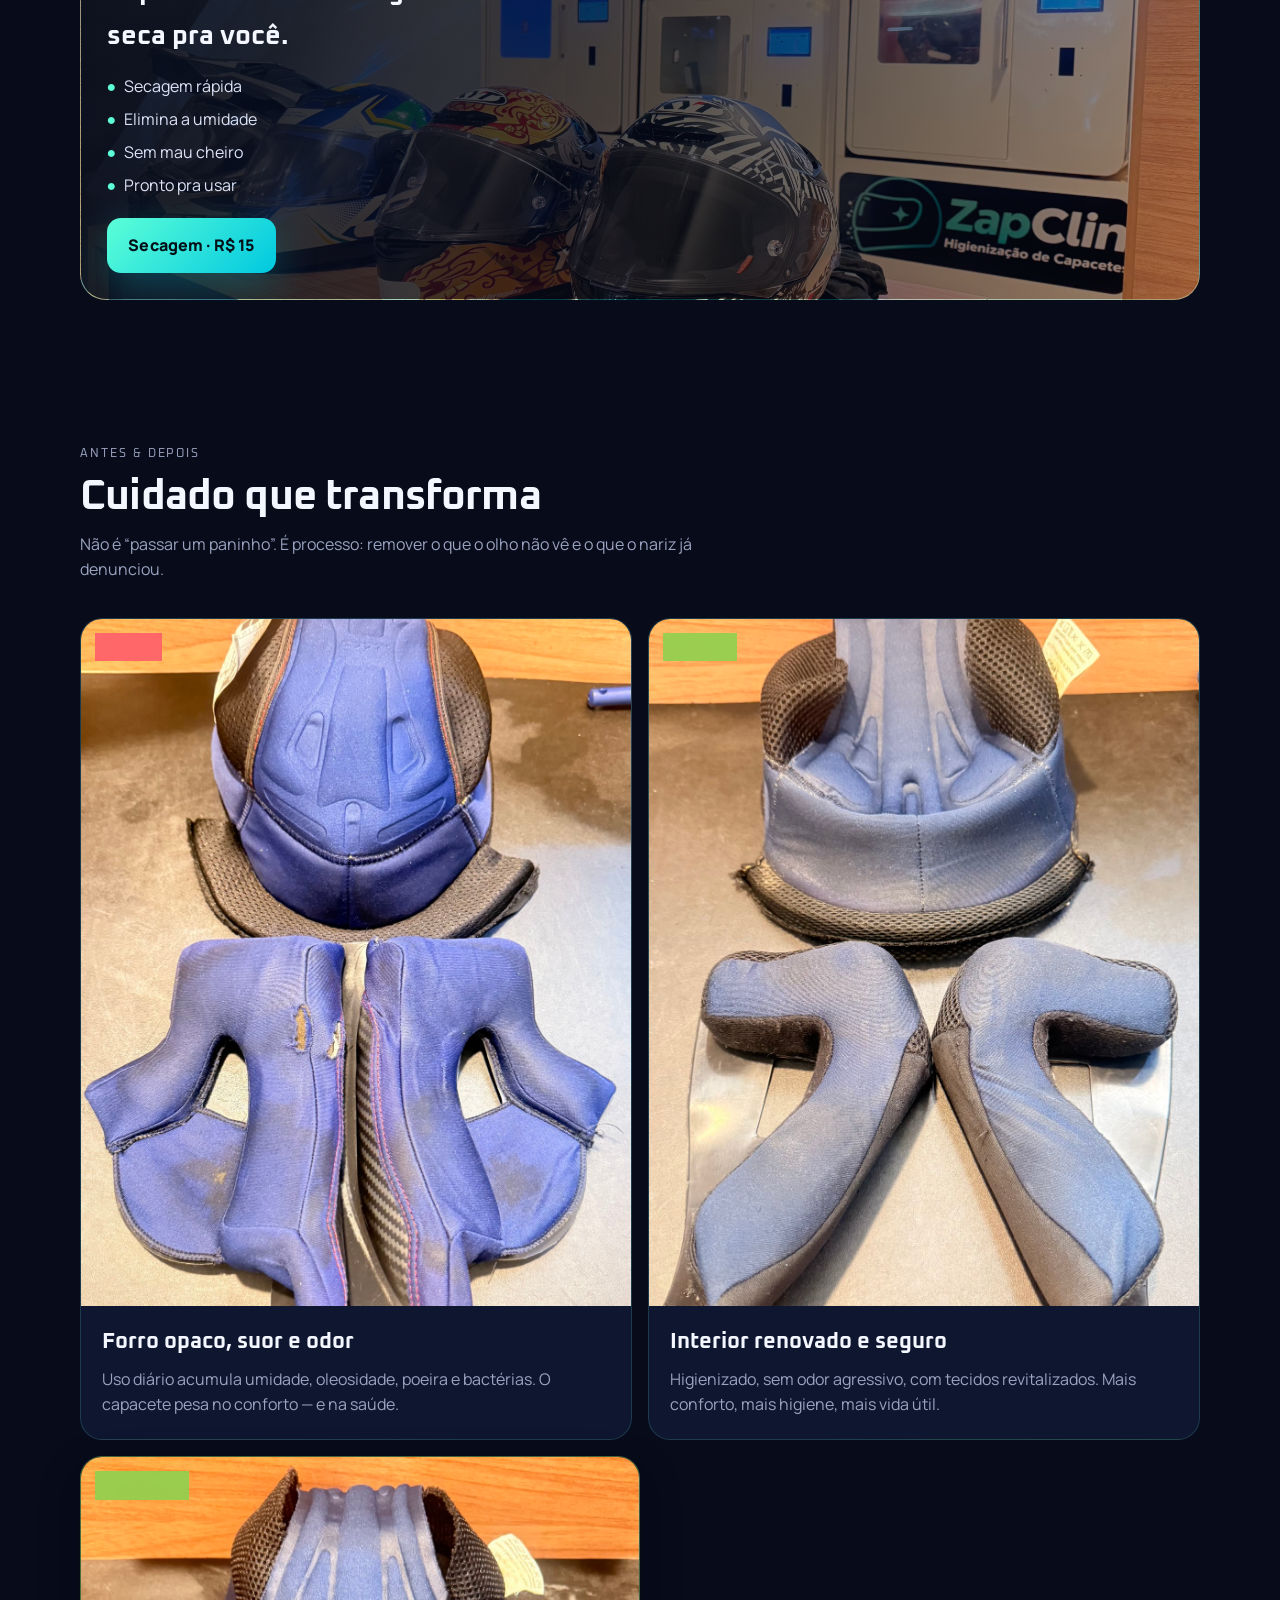
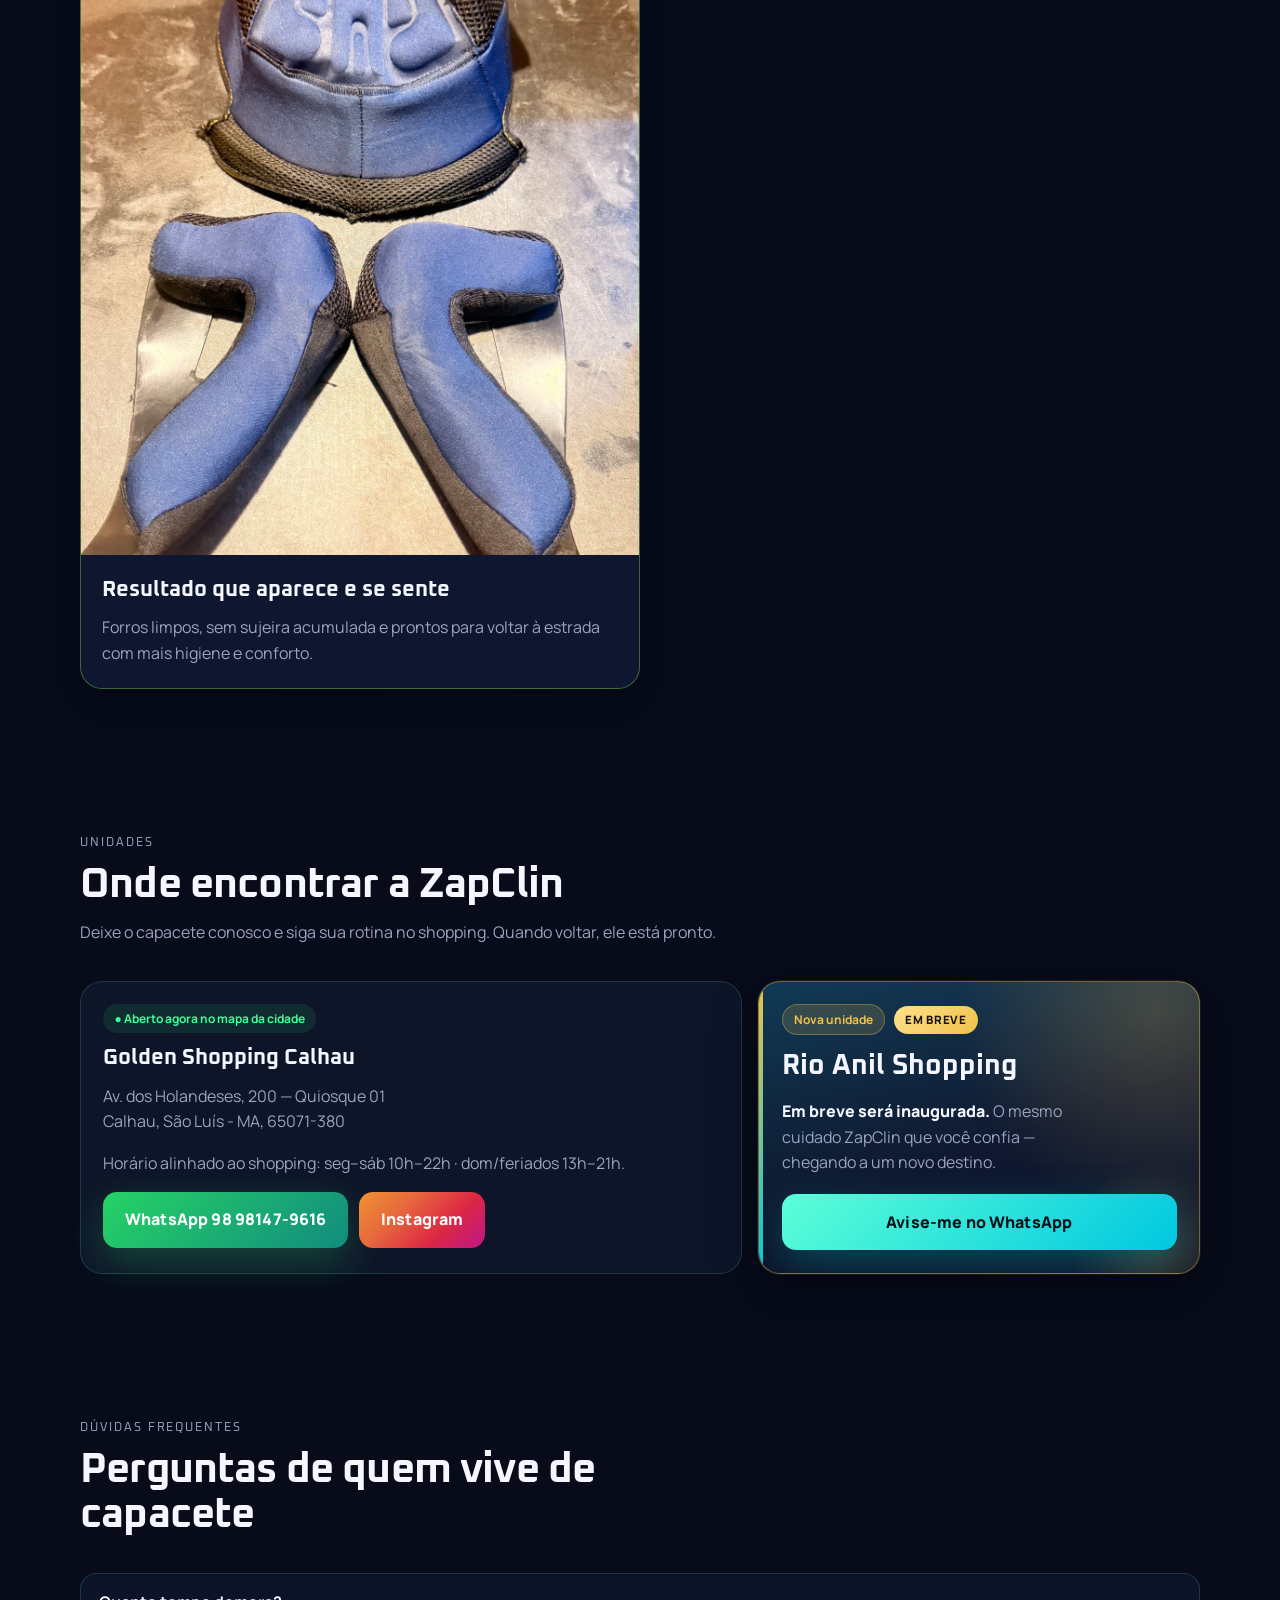
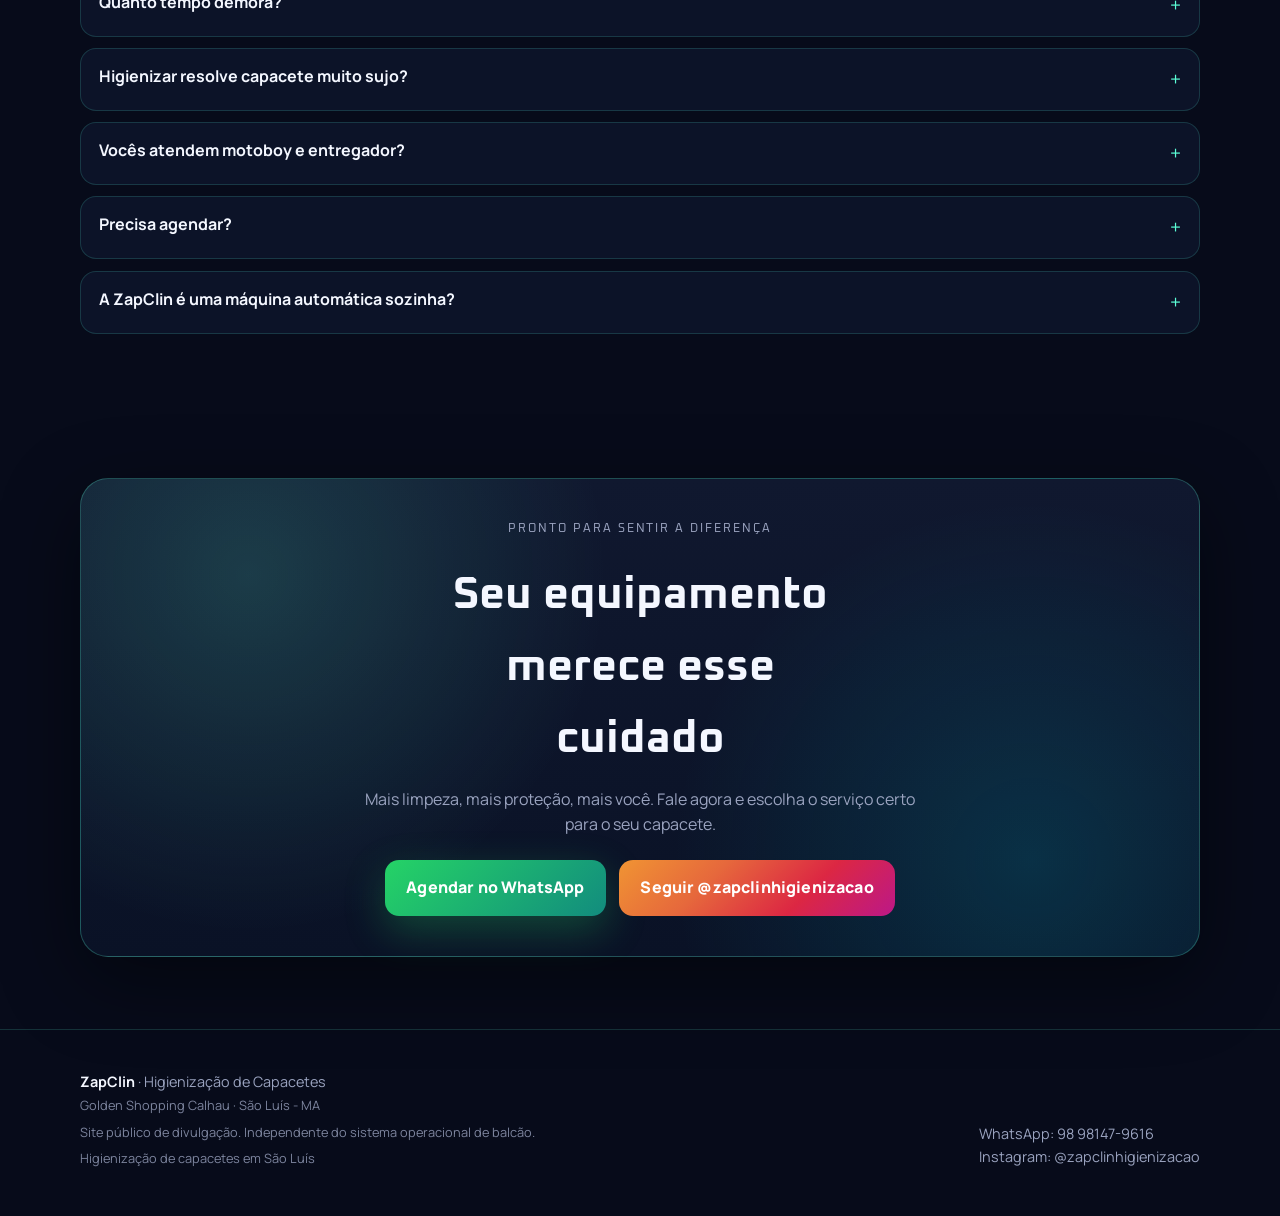
==== commit c56b0d2b: "seo: landing higienização de capacetes em São Luís + sitemap Publica página local /higienizacao-de-c" ====
--- a/index.html
+++ b/index.html
@@ -6,10 +6,24 @@
   <title>ZapClin | Higienização e Limpeza de Capacetes em São Luís</title>
   <meta name="description" content="Higienização profissional de capacetes no Golden Shopping Calhau, São Luís. Elimina germes, odores e sujeira. Serviços de R$15 a R$70. WhatsApp 98 98147-9616.">
   <meta name="keywords" content="higienização de capacete São Luís, limpeza de capacete, lavagem de capacete, capacete moto, motoboy São Luís, Golden Shopping Calhau">
-  <meta name="robots" content="index,follow">
+  <meta name="robots" content="index,follow,max-image-preview:large">
   <link rel="canonical" href="https://www.zapclinslz.com/">
+  <link rel="me" href="https://www.instagram.com/zapclinhigienizacao/">
 
   <meta property="og:type" content="website">
+  <meta property="og:locale" content="pt_BR">
+  <meta property="og:site_name" content="ZapClin">
+  <meta property="og:title" content="ZapClin | Higienização de Capacetes em São Luís">
+  <meta property="og:description" content="Seu capacete limpo. Sua segurança em primeiro lugar. Higienização, limpeza, lavagem e secagem no Golden Shopping Calhau.">
+  <meta property="og:url" content="https://www.zapclinslz.com/">
+  <meta property="og:image" content="https://www.zapclinslz.com/assets/hero-loja.jpg">
+  <meta property="og:image:alt" content="ZapClin — higienização profissional de capacetes em São Luís">
+
+  <meta name="twitter:card" content="summary_large_image">
+  <meta name="twitter:title" content="ZapClin | Higienização de Capacetes">
+  <meta name="twitter:description" content="Cuidado profissional para o equipamento que te protege. São Luís - MA.">
+  <meta name="twitter:image" content="https://www.zapclinslz.com/assets/hero-loja.jpg">
+<meta property="og:type" content="website">
   <meta property="og:locale" content="pt_BR">
   <meta property="og:title" content="ZapClin | Higienização de Capacetes em São Luís">
   <meta property="og:description" content="Seu capacete limpo. Sua segurança em primeiro lugar. Higienização, limpeza, lavagem e secagem no Golden Shopping Calhau.">
@@ -27,46 +41,174 @@
   <link rel="preconnect" href="https://fonts.googleapis.com">
   <link rel="preconnect" href="https://fonts.gstatic.com" crossorigin>
   <link href="https://fonts.googleapis.com/css2?family=Manrope:wght@400;600;700;800&family=Oxanium:wght@500;700;800&display=swap" rel="stylesheet">
-  <link rel="stylesheet" href="/styles.css?v=11">
+  <link rel="stylesheet" href="/styles.css?v=13">
 
   <script type="application/ld+json">
-  {
+{
     "@context": "https://schema.org",
-    "@type": "LocalBusiness",
-    "name": "ZapClin",
-    "image": "https://www.zapclinslz.com/assets/hero-loja.jpg",
-    "url": "https://www.zapclinslz.com/",
-    "telephone": "+5598981479616",
-    "priceRange": "R$15–R$70",
-    "description": "Higienização, limpeza, lavagem e secagem profissional de capacetes de moto em São Luís.",
-    "address": {
-      "@type": "PostalAddress",
-      "streetAddress": "Av. dos Holandeses, 200 — Golden Shopping Calhau, Quiosque 01",
-      "addressLocality": "São Luís",
-      "addressRegion": "MA",
-      "postalCode": "65071-380",
-      "addressCountry": "BR"
-    },
-    "geo": {
-      "@type": "GeoCoordinates",
-      "latitude": -2.489691,
-      "longitude": -44.254219
-    },
-    "sameAs": [
-      "https://www.instagram.com/zapclinhigienizacao/"
-    ],
-    "openingHoursSpecification": [
+    "@graph": [
       {
-        "@type": "OpeningHoursSpecification",
-        "dayOfWeek": ["Monday","Tuesday","Wednesday","Thursday","Friday","Saturday"],
-        "opens": "10:00",
-        "closes": "22:00"
+        "@type": "WebSite",
+        "@id": "https://www.zapclinslz.com/#website",
+        "url": "https://www.zapclinslz.com/",
+        "name": "ZapClin",
+        "inLanguage": "pt-BR",
+        "publisher": { "@id": "https://www.zapclinslz.com/#business" }
       },
       {
-        "@type": "OpeningHoursSpecification",
-        "dayOfWeek": "Sunday",
-        "opens": "13:00",
-        "closes": "21:00"
+        "@type": ["LocalBusiness", "Store"],
+        "@id": "https://www.zapclinslz.com/#business",
+        "name": "ZapClin",
+        "alternateName": ["Zap Clin", "ZapClin Higienização de Capacetes"],
+        "image": [
+          "https://www.zapclinslz.com/assets/hero-loja.jpg",
+          "https://www.zapclinslz.com/assets/extra-chuva.jpg"
+        ],
+        "logo": "https://www.zapclinslz.com/assets/logo-oficial.png",
+        "url": "https://www.zapclinslz.com/",
+        "telephone": "+5598981479616",
+        "email": "diretoria@zapclinslz.com",
+        "priceRange": "R$15–R$70",
+        "currenciesAccepted": "BRL",
+        "paymentAccepted": "Cash, Credit Card, Debit Card, PIX",
+        "description": "Higienização, limpeza, lavagem e secagem profissional de capacetes de moto em São Luís — Golden Shopping Calhau.",
+        "foundingDate": "2026-03-16",
+        "address": {
+          "@type": "PostalAddress",
+          "streetAddress": "Av. dos Holandeses, 200 — Golden Shopping Calhau, Quiosque 01",
+          "addressLocality": "São Luís",
+          "addressRegion": "MA",
+          "postalCode": "65071-380",
+          "addressCountry": "BR"
+        },
+        "geo": {
+          "@type": "GeoCoordinates",
+          "latitude": -2.490542,
+          "longitude": -44.263533
+        },
+        "hasMap": "https://maps.google.com/?q=Golden+Shopping+Calhau+S%C3%A3o+Lu%C3%ADs",
+        "areaServed": [
+          { "@type": "City", "name": "São Luís" },
+          { "@type": "AdministrativeArea", "name": "Maranhão" }
+        ],
+        "sameAs": [
+          "https://www.instagram.com/zapclinhigienizacao/",
+          "https://www.zapclinslz.com/",
+          "https://ribocg-a11y.github.io/zapclin/site/"
+        ],
+        "openingHoursSpecification": [
+          {
+            "@type": "OpeningHoursSpecification",
+            "dayOfWeek": ["Monday","Tuesday","Wednesday","Thursday","Friday","Saturday"],
+            "opens": "10:00",
+            "closes": "22:00"
+          },
+          {
+            "@type": "OpeningHoursSpecification",
+            "dayOfWeek": "Sunday",
+            "opens": "13:00",
+            "closes": "21:00"
+          }
+        ],
+        "hasOfferCatalog": {
+          "@type": "OfferCatalog",
+          "name": "Serviços ZapClin",
+          "itemListElement": [
+            {
+              "@type": "Offer",
+              "itemOffered": {
+                "@type": "Service",
+                "name": "Higienização de capacete",
+                "description": "Elimina germes, fungos e odores em ciclo rápido."
+              },
+              "price": "15.00",
+              "priceCurrency": "BRL"
+            },
+            {
+              "@type": "Offer",
+              "itemOffered": {
+                "@type": "Service",
+                "name": "Higienização + Lavagem",
+                "description": "Lavagem profunda interna/externa com higienização total."
+              },
+              "price": "45.00",
+              "priceCurrency": "BRL"
+            },
+            {
+              "@type": "Offer",
+              "itemOffered": {
+                "@type": "Service",
+                "name": "Revitalização Premium",
+                "description": "Lavagem, polimento, tratamento de viseira e acabamento premium."
+              },
+              "price": "70.00",
+              "priceCurrency": "BRL"
+            },
+            {
+              "@type": "Offer",
+              "itemOffered": {
+                "@type": "Service",
+                "name": "Secagem de capacete",
+                "description": "Secagem rápida para capacete molhado pela chuva."
+              },
+              "price": "15.00",
+              "priceCurrency": "BRL"
+            }
+          ]
+        },
+        "contactPoint": {
+          "@type": "ContactPoint",
+          "contactType": "customer service",
+          "telephone": "+5598981479616",
+          "availableLanguage": ["Portuguese"],
+          "areaServed": "BR"
+        }
+      },
+      {
+        "@type": "FAQPage",
+        "@id": "https://www.zapclinslz.com/#faq",
+        "mainEntity": [
+          {
+            "@type": "Question",
+            "name": "Quanto tempo demora?",
+            "acceptedAnswer": {
+              "@type": "Answer",
+              "text": "De 8 minutos (higienização rápida) até 4 horas (revitalização premium). A maioria dos serviços cabe no tempo de uma volta no shopping."
+            }
+          },
+          {
+            "@type": "Question",
+            "name": "Higienizar resolve capacete muito sujo?",
+            "acceptedAnswer": {
+              "@type": "Answer",
+              "text": "Não sozinho. Higienizar elimina germes e odores. Sujeira e manchas pedem limpeza ou lavagem. Por isso explicamos a diferença — para você não pagar o serviço errado."
+            }
+          },
+          {
+            "@type": "Question",
+            "name": "Vocês atendem motoboy e entregador?",
+            "acceptedAnswer": {
+              "@type": "Answer",
+              "text": "Sim. É um dos públicos que mais precisa: uso intenso, sol, chuva e pouco tempo. Temos opções rápidas a partir de R$ 15."
+            }
+          },
+          {
+            "@type": "Question",
+            "name": "Precisa agendar?",
+            "acceptedAnswer": {
+              "@type": "Answer",
+              "text": "Pode chegar no quiosque ou chamar no WhatsApp antes para garantir horário, especialmente em serviços longos como lavagem e premium."
+            }
+          },
+          {
+            "@type": "Question",
+            "name": "A ZapClin é uma máquina automática sozinha?",
+            "acceptedAnswer": {
+              "@type": "Answer",
+              "text": "Somos um ponto de cuidado profissional com processo, equipamentos e equipe. Não somos só franquia de máquina — somos referência de serviço para quem anda de moto em São Luís."
+            }
+          }
+        ]
       }
     ]
   }
@@ -94,6 +236,7 @@
         <a href="#resultado">Resultado</a>
         <a href="#onde">Onde estamos</a>
         <a href="#faq">FAQ</a>
+        <a href="/higienizacao-de-capacetes-sao-luis/">São Luís</a>
         <a class="nav-cta" href="https://wa.me/5598981479616?text=Ol%C3%A1%21%20Quero%20higienizar%20meu%20capacete%20na%20ZapClin." target="_blank" rel="noopener">WhatsApp</a>
       </nav>
     </div>
@@ -413,6 +556,7 @@
         <strong>ZapClin</strong> · Higienização de Capacetes<br>
         <span class="tiny">Golden Shopping Calhau · São Luís - MA</span>
         <p class="tiny">Site público de divulgação. Independente do sistema operacional de balcão.</p>
+        <p class="tiny"><a href="/higienizacao-de-capacetes-sao-luis/">Higienização de capacetes em São Luís</a></p>
       </div>
       <div>
         <div>WhatsApp: 98 98147-9616</div>
@@ -425,6 +569,6 @@
     <svg viewBox="0 0 32 32" aria-hidden="true"><path d="M16 3C9.4 3 4 8.2 4 14.6c0 2.3.7 4.5 1.9 6.4L4 29l8.3-1.8c1.8.9 3.7 1.4 5.7 1.4 6.6 0 12-5.2 12-11.6S22.6 3 16 3zm0 21.1c-1.8 0-3.5-.5-5-1.3l-.4-.2-4.9 1.1 1.1-4.7-.2-.4A9 9 0 0 1 7 14.6C7 9.9 11 6 16 6s9 3.9 9 8.6-4 9.5-9 9.5zm5-6.8c-.3-.1-1.6-.8-1.9-.9-.3-.1-.5-.1-.7.2-.2.3-.8.9-.9 1.1-.2.2-.3.2-.6.1-.3-.1-1.3-.5-2.4-1.5-.9-.8-1.5-1.8-1.7-2.1-.2-.3 0-.5.1-.6.1-.1.3-.3.4-.5.1-.2.2-.3.3-.5.1-.2 0-.4 0-.5 0-.1-.7-1.7-.9-2.3-.3-.6-.5-.5-.7-.5h-.6c-.2 0-.5.1-.8.4-.3.3-1 1-1 2.4s1 2.8 1.2 3c.2.2 2 3.1 4.9 4.3 1.8.8 2.5.8 3.4.7.5-.1 1.6-.6 1.8-1.3.2-.6.2-1.2.2-1.3 0-.1-.2-.2-.5-.3z"/></svg>
   </a>
 
-  <script src="/main.js?v=2" defer></script>
+  <script src="/main.js?v=13" defer></script>
 </body>
 </html>
--- a/styles.css
+++ b/styles.css
@@ -604,8 +604,7 @@
   display: block;
   transition: transform 0.45s ease;
 }
-.compare-card:hover .compare-media img,
-.compare-extra:hover .compare-media img {
+.compare-card:hover .compare-media img {
   transform: scale(1.03);
 }
 .compare-media .label,
@@ -622,13 +621,11 @@
   letter-spacing: 0.08em;
   backdrop-filter: blur(8px);
 }
-.compare-card.antes .label,
-.compare-extra .compare-media .label.label-antes {
+.compare-card.antes .label {
   background: rgba(255,93,108,0.88);
   color: #fff;
 }
-.compare-card.depois .label,
-.compare-extra .label {
+.compare-card.depois .label {
   background: rgba(143,209,79,0.9);
   color: #0a1406;
 }
@@ -882,7 +879,7 @@
   .edu-grid,
   .loc-grid,
   .compare { grid-template-columns: 1fr; }
-  .compare-extra .compare-media { max-height: none; aspect-ratio: 4 / 5; }
+  .compare-depois-row { max-width: none; }
 }
 @media (max-width: 720px) {
   .nav-toggle { display: inline-flex; }
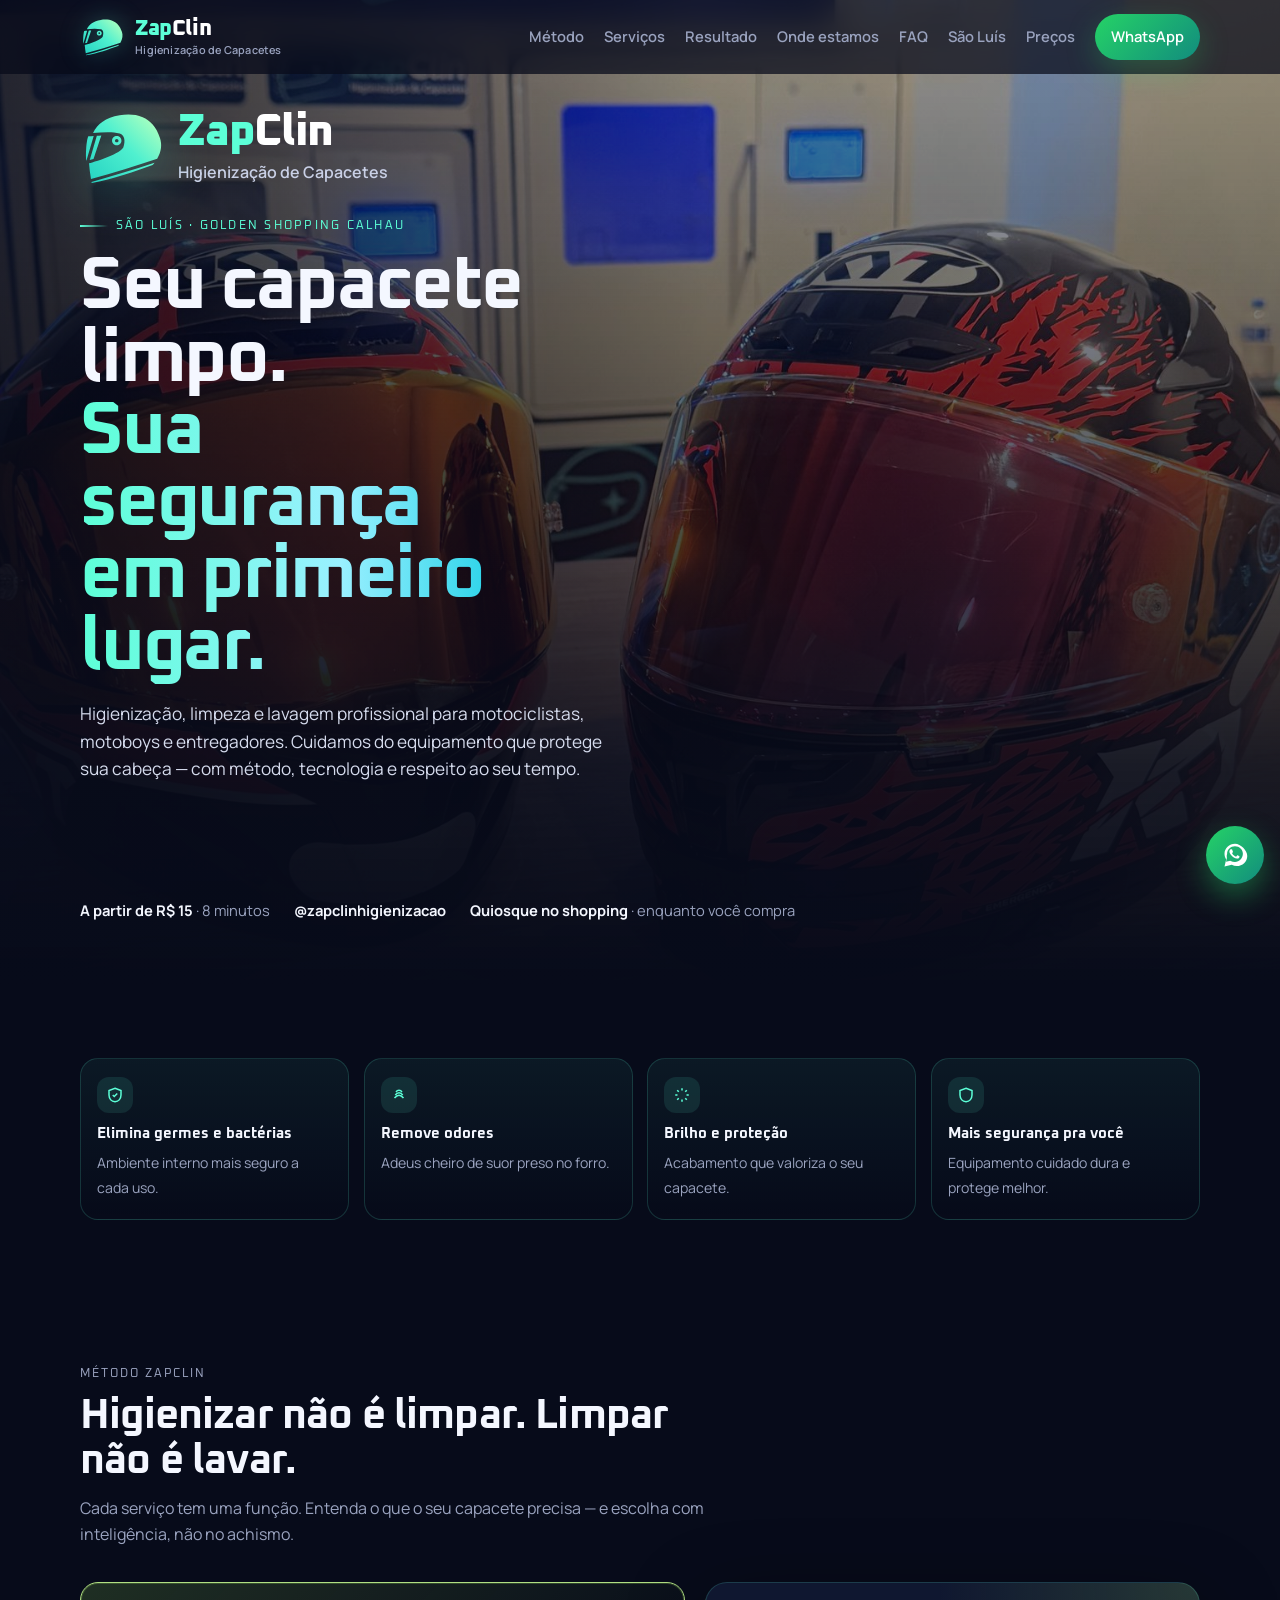
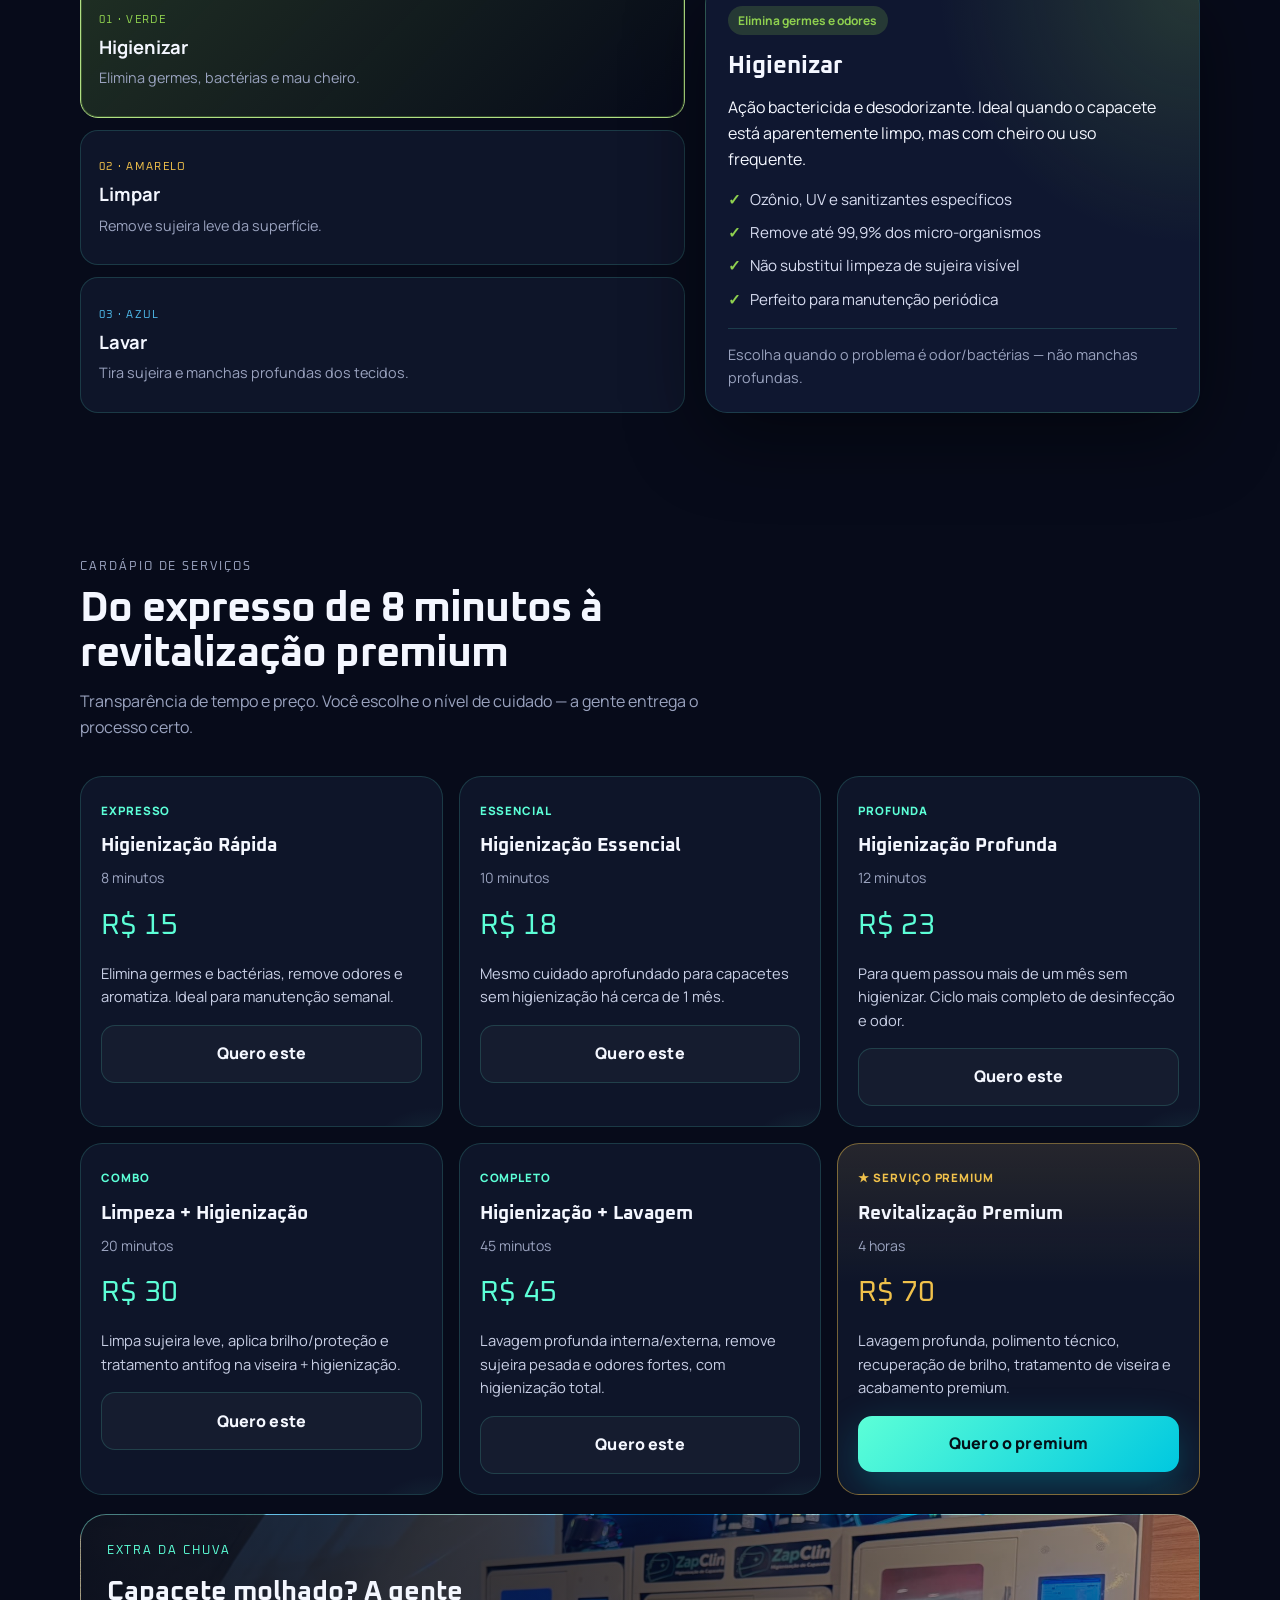
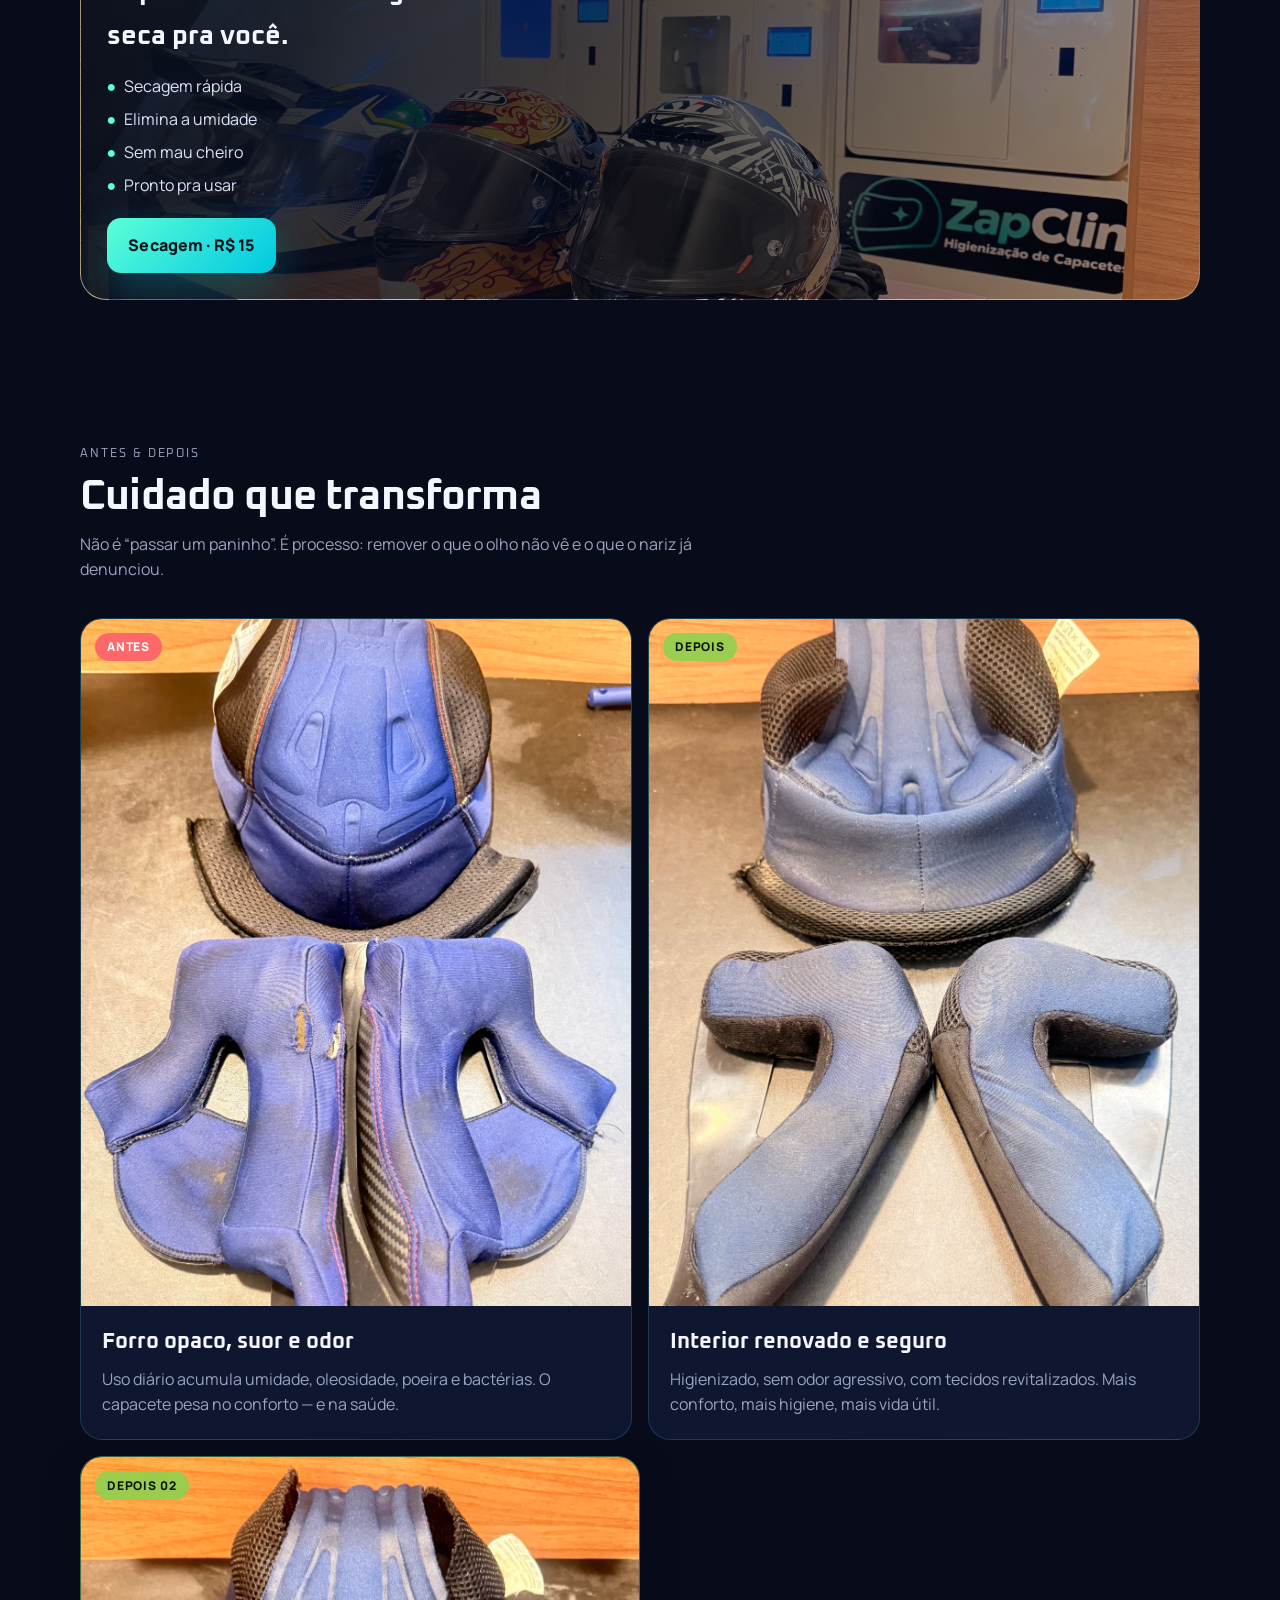
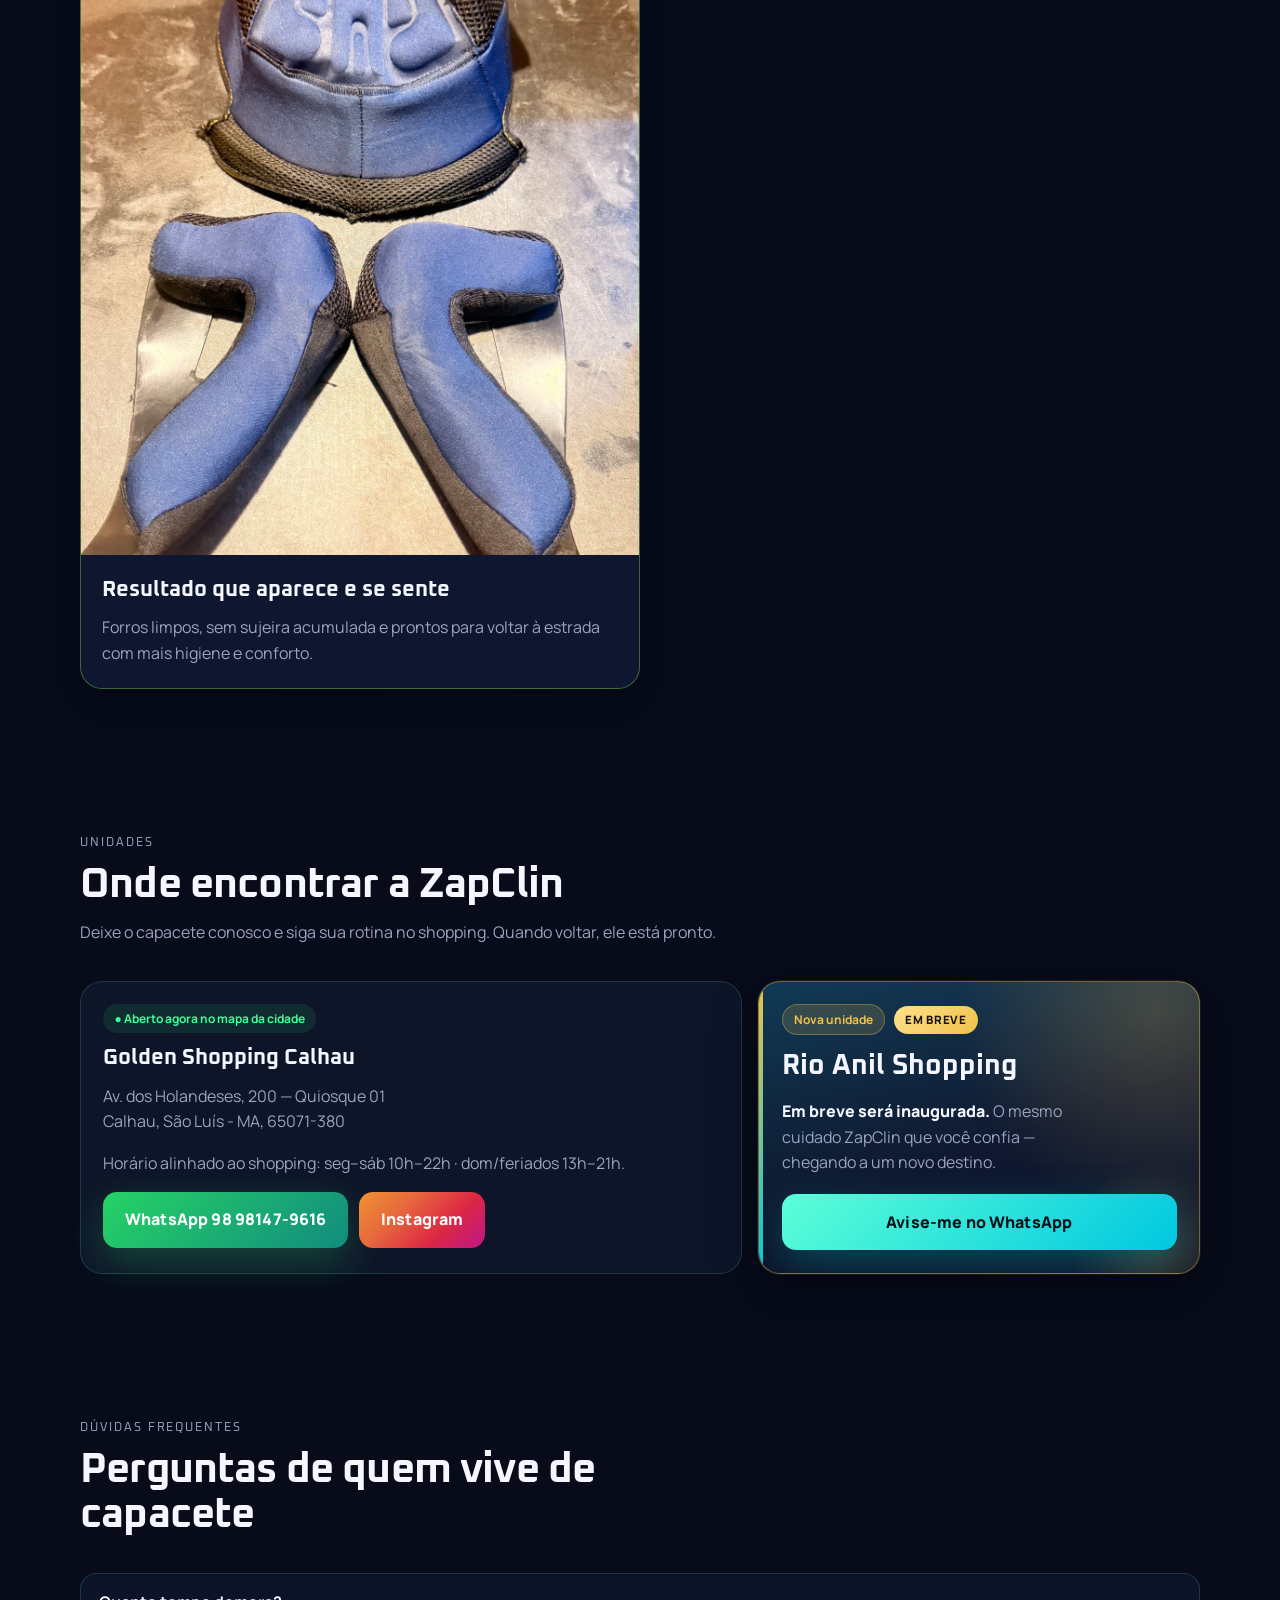
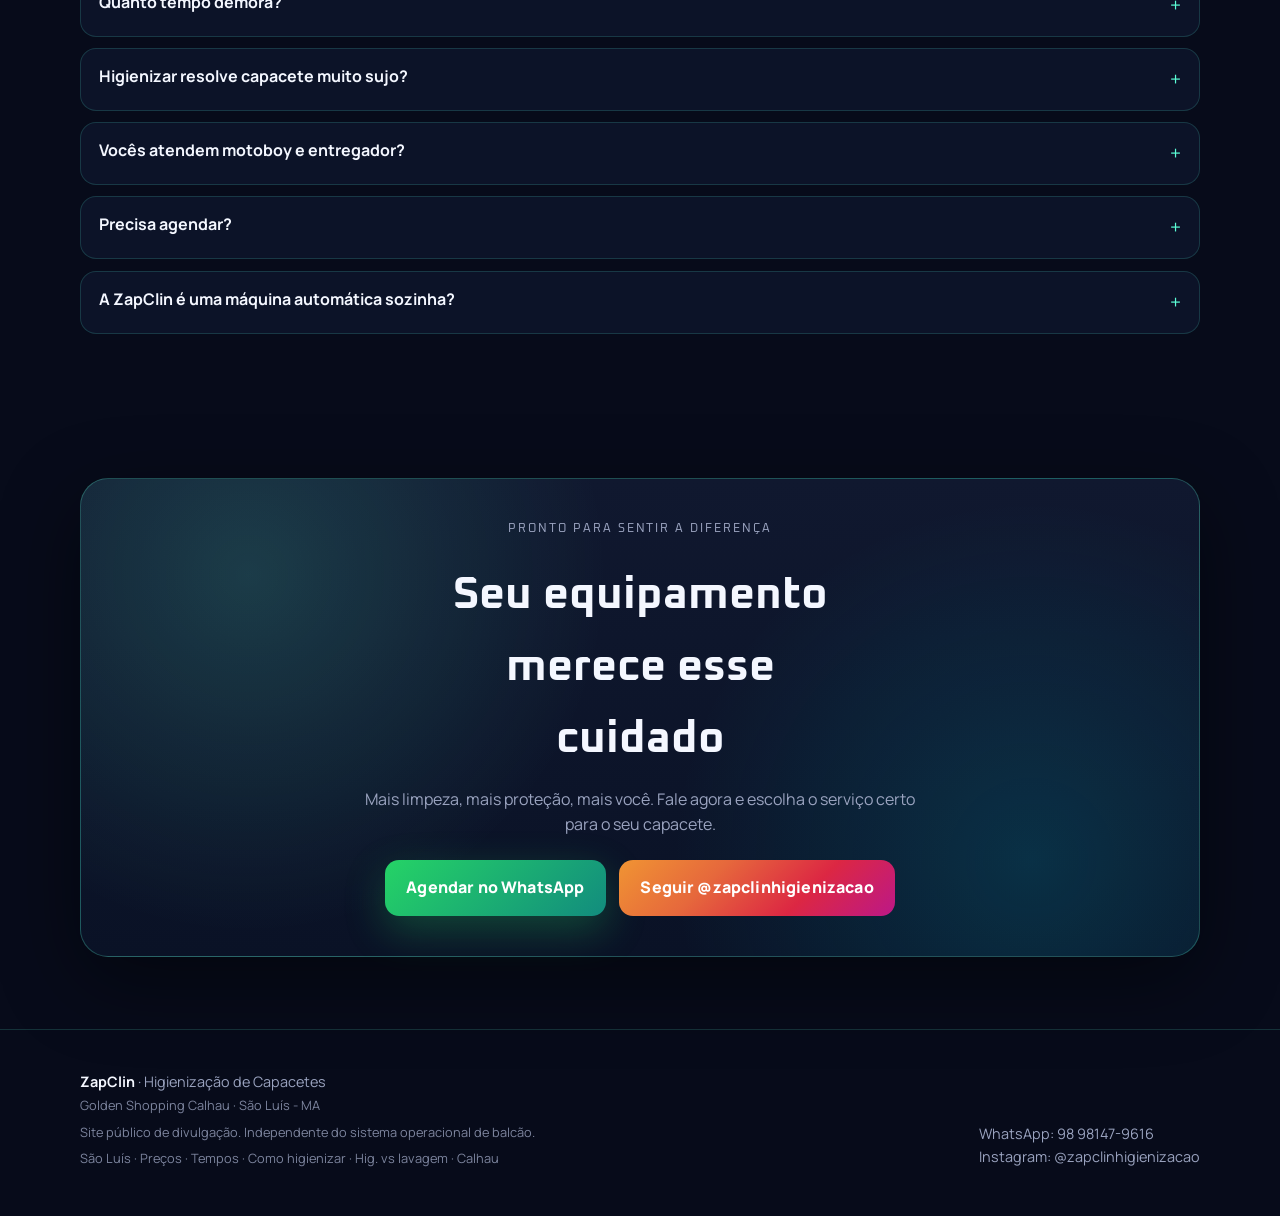
==== commit 4dafda1e: "seo: sync landings PAA (preço, tempo, como, vs lavagem, Calhau) Publica 5 landings de relevância loc" ====
--- a/index.html
+++ b/index.html
@@ -41,7 +41,7 @@
   <link rel="preconnect" href="https://fonts.googleapis.com">
   <link rel="preconnect" href="https://fonts.gstatic.com" crossorigin>
   <link href="https://fonts.googleapis.com/css2?family=Manrope:wght@400;600;700;800&family=Oxanium:wght@500;700;800&display=swap" rel="stylesheet">
-  <link rel="stylesheet" href="/styles.css?v=13">
+  <link rel="stylesheet" href="/styles.css?v=15">
 
   <script type="application/ld+json">
 {
@@ -237,6 +237,7 @@
         <a href="#onde">Onde estamos</a>
         <a href="#faq">FAQ</a>
         <a href="/higienizacao-de-capacetes-sao-luis/">São Luís</a>
+        <a href="/preco-higienizacao-capacete-sao-luis/">Preços</a>
         <a class="nav-cta" href="https://wa.me/5598981479616?text=Ol%C3%A1%21%20Quero%20higienizar%20meu%20capacete%20na%20ZapClin." target="_blank" rel="noopener">WhatsApp</a>
       </nav>
     </div>
@@ -556,7 +557,14 @@
         <strong>ZapClin</strong> · Higienização de Capacetes<br>
         <span class="tiny">Golden Shopping Calhau · São Luís - MA</span>
         <p class="tiny">Site público de divulgação. Independente do sistema operacional de balcão.</p>
-        <p class="tiny"><a href="/higienizacao-de-capacetes-sao-luis/">Higienização de capacetes em São Luís</a></p>
+        <p class="tiny">
+          <a href="/higienizacao-de-capacetes-sao-luis/">São Luís</a> ·
+          <a href="/preco-higienizacao-capacete-sao-luis/">Preços</a> ·
+          <a href="/quanto-tempo-higienizar-capacete/">Tempos</a> ·
+          <a href="/como-higienizar-capacete/">Como higienizar</a> ·
+          <a href="/higienizacao-vs-lavagem-capacete/">Hig. vs lavagem</a> ·
+          <a href="/higienizacao-capacete-calhau-golden-shopping/">Calhau</a>
+        </p>
       </div>
       <div>
         <div>WhatsApp: 98 98147-9616</div>
@@ -569,6 +577,6 @@
     <svg viewBox="0 0 32 32" aria-hidden="true"><path d="M16 3C9.4 3 4 8.2 4 14.6c0 2.3.7 4.5 1.9 6.4L4 29l8.3-1.8c1.8.9 3.7 1.4 5.7 1.4 6.6 0 12-5.2 12-11.6S22.6 3 16 3zm0 21.1c-1.8 0-3.5-.5-5-1.3l-.4-.2-4.9 1.1 1.1-4.7-.2-.4A9 9 0 0 1 7 14.6C7 9.9 11 6 16 6s9 3.9 9 8.6-4 9.5-9 9.5zm5-6.8c-.3-.1-1.6-.8-1.9-.9-.3-.1-.5-.1-.7.2-.2.3-.8.9-.9 1.1-.2.2-.3.2-.6.1-.3-.1-1.3-.5-2.4-1.5-.9-.8-1.5-1.8-1.7-2.1-.2-.3 0-.5.1-.6.1-.1.3-.3.4-.5.1-.2.2-.3.3-.5.1-.2 0-.4 0-.5 0-.1-.7-1.7-.9-2.3-.3-.6-.5-.5-.7-.5h-.6c-.2 0-.5.1-.8.4-.3.3-1 1-1 2.4s1 2.8 1.2 3c.2.2 2 3.1 4.9 4.3 1.8.8 2.5.8 3.4.7.5-.1 1.6-.6 1.8-1.3.2-.6.2-1.2.2-1.3 0-.1-.2-.2-.5-.3z"/></svg>
   </a>
 
-  <script src="/main.js?v=13" defer></script>
+  <script src="/main.js?v=15" defer></script>
 </body>
 </html>
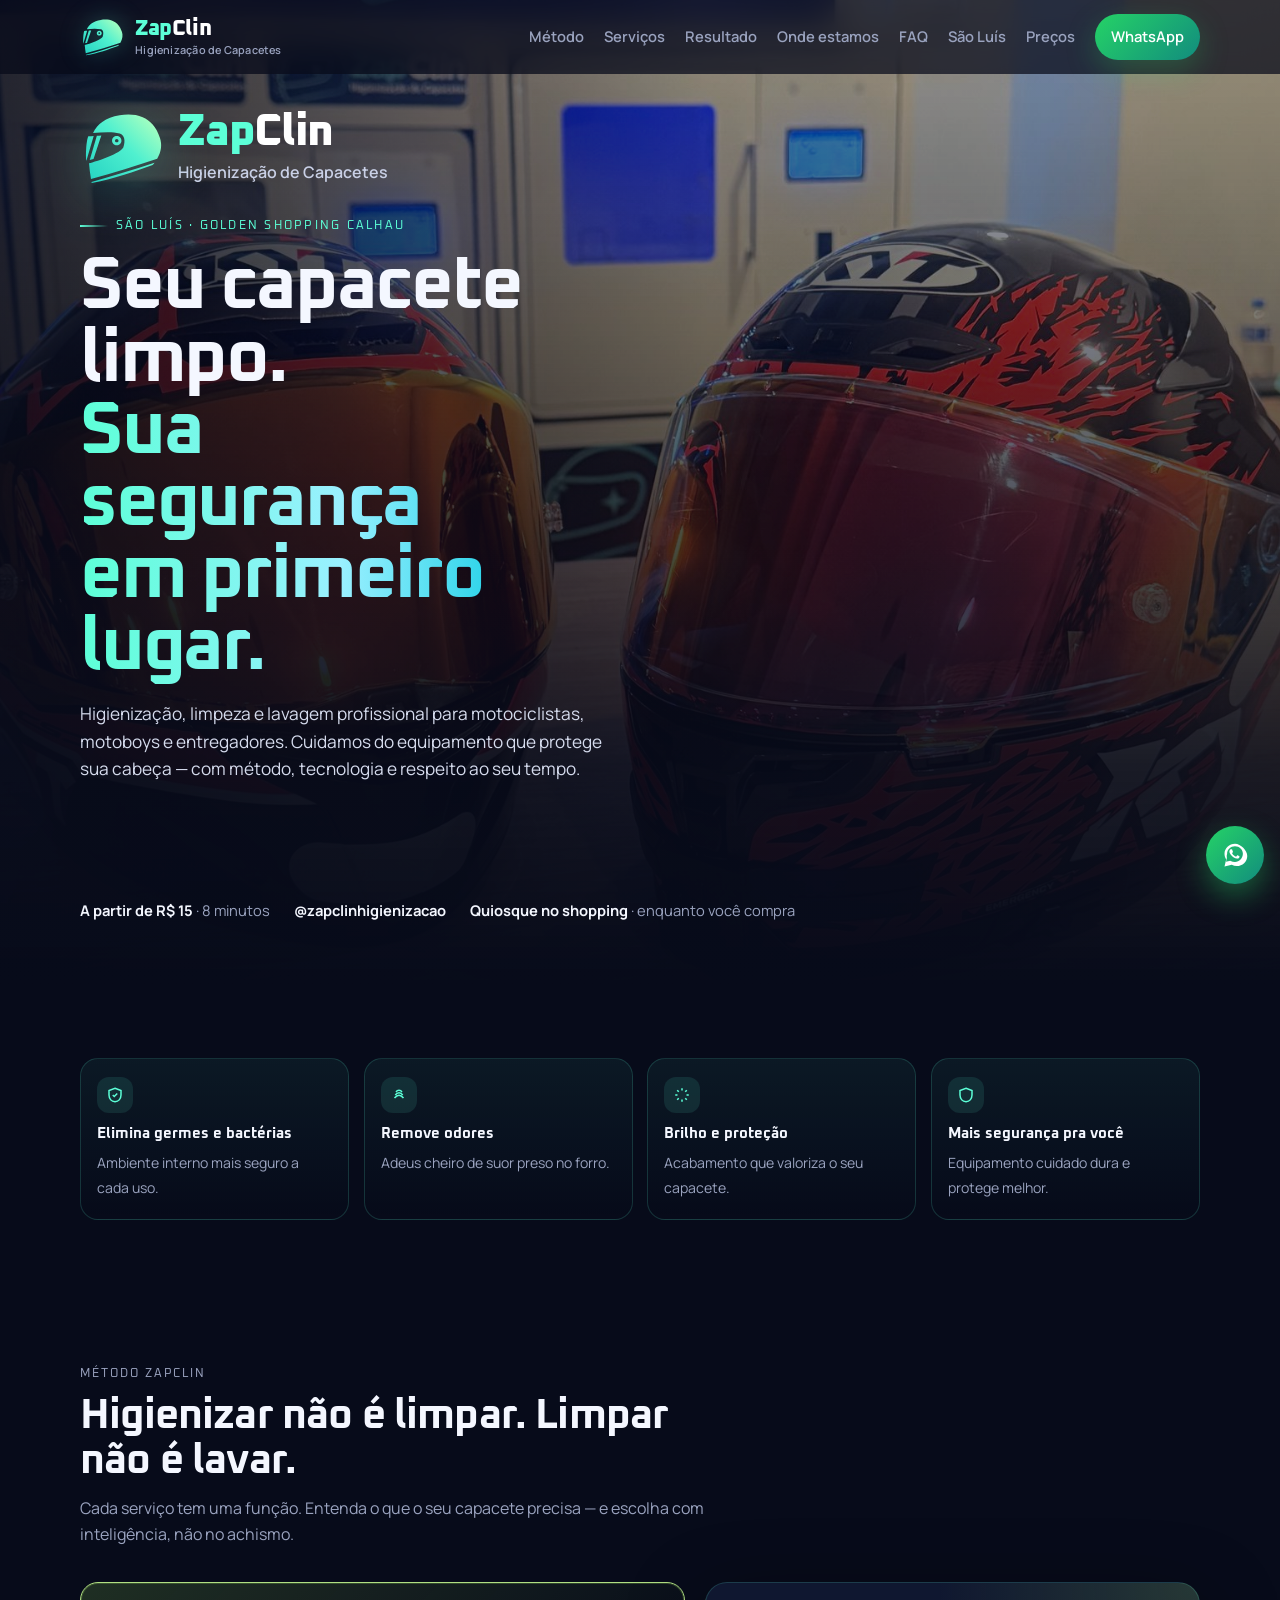
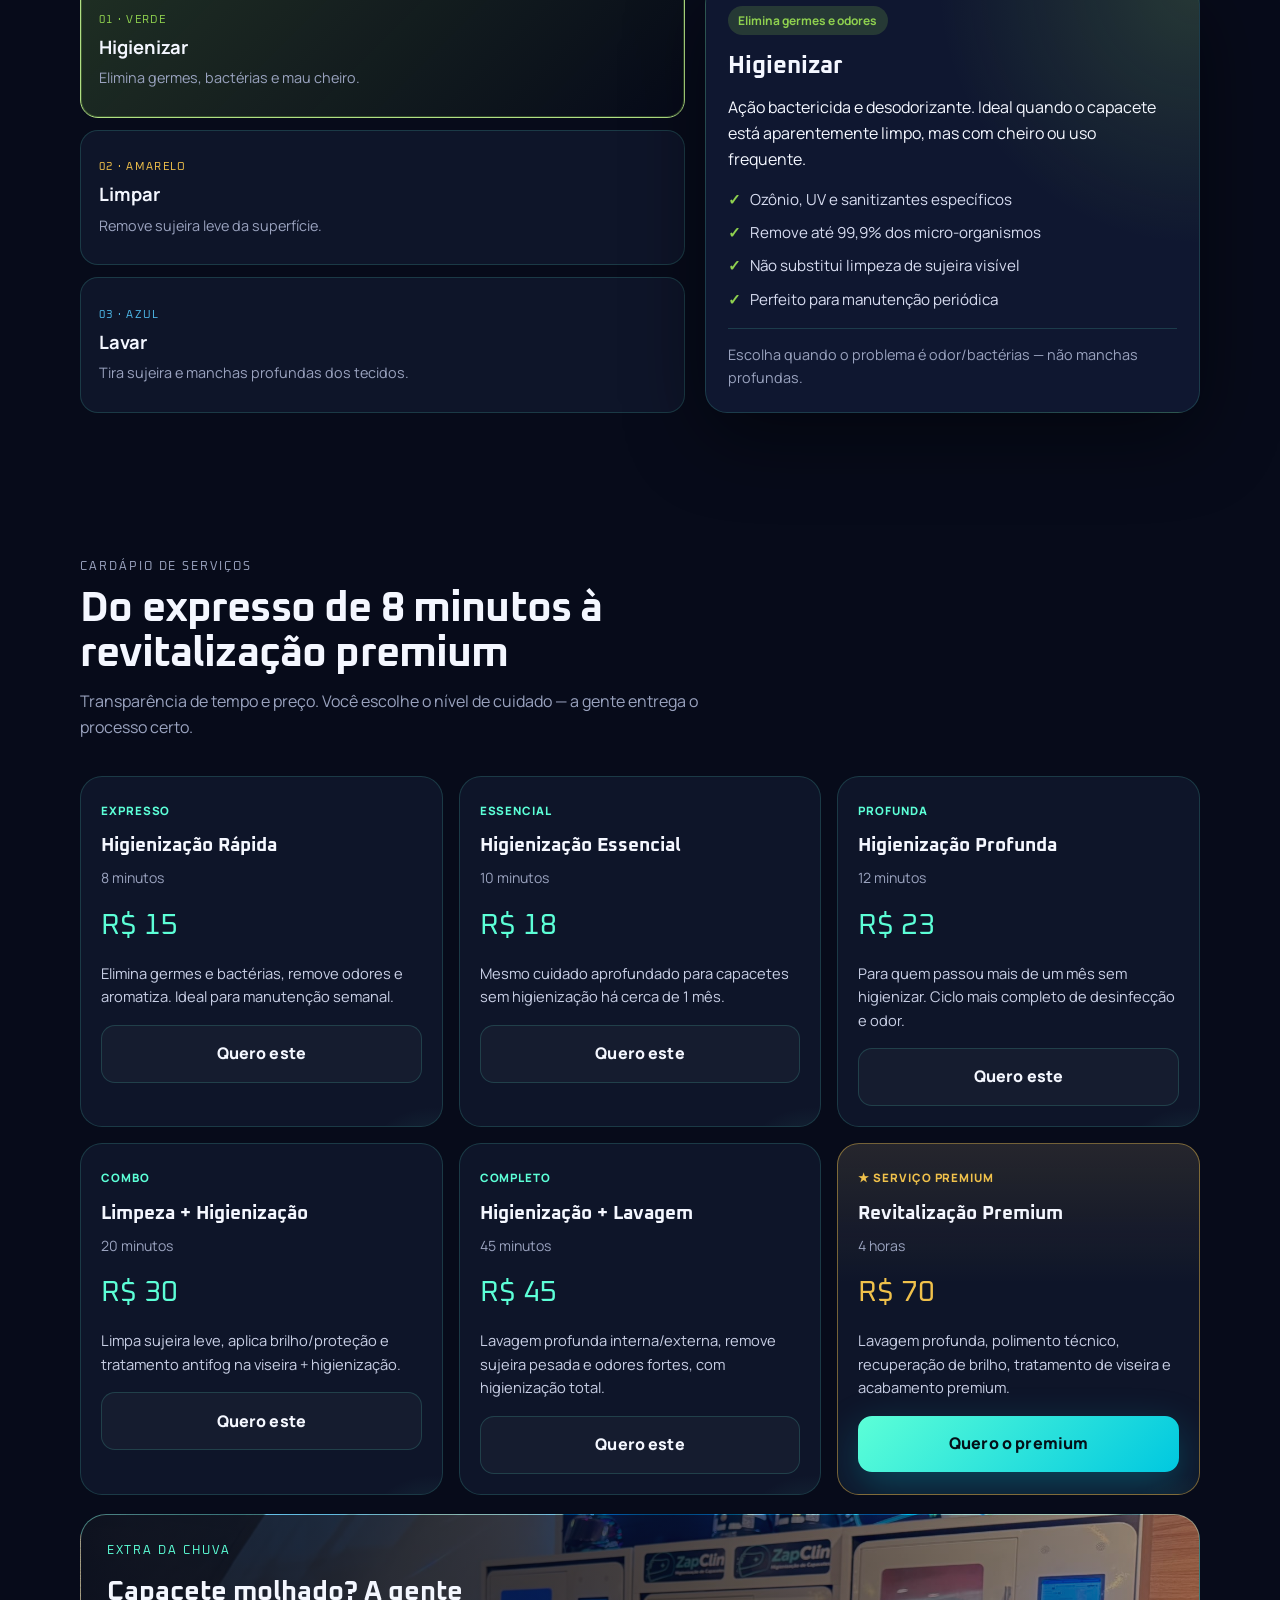
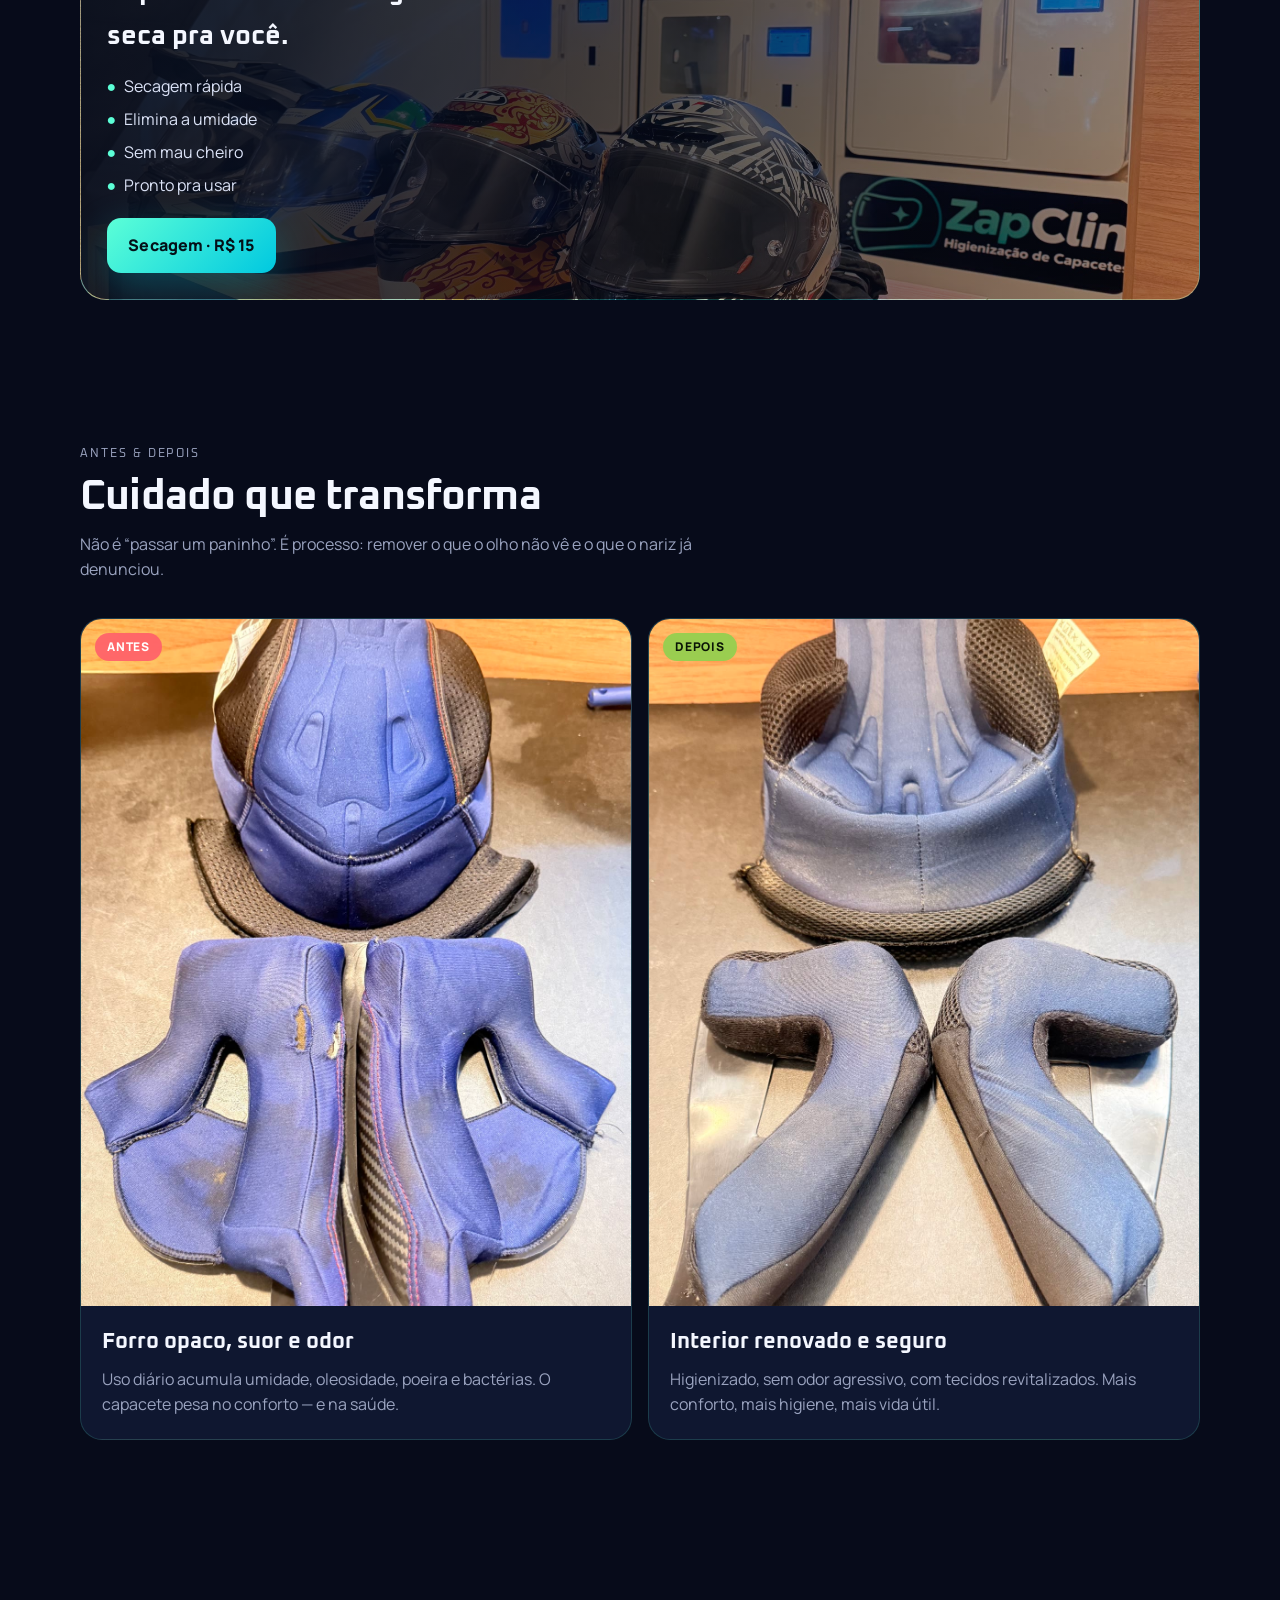
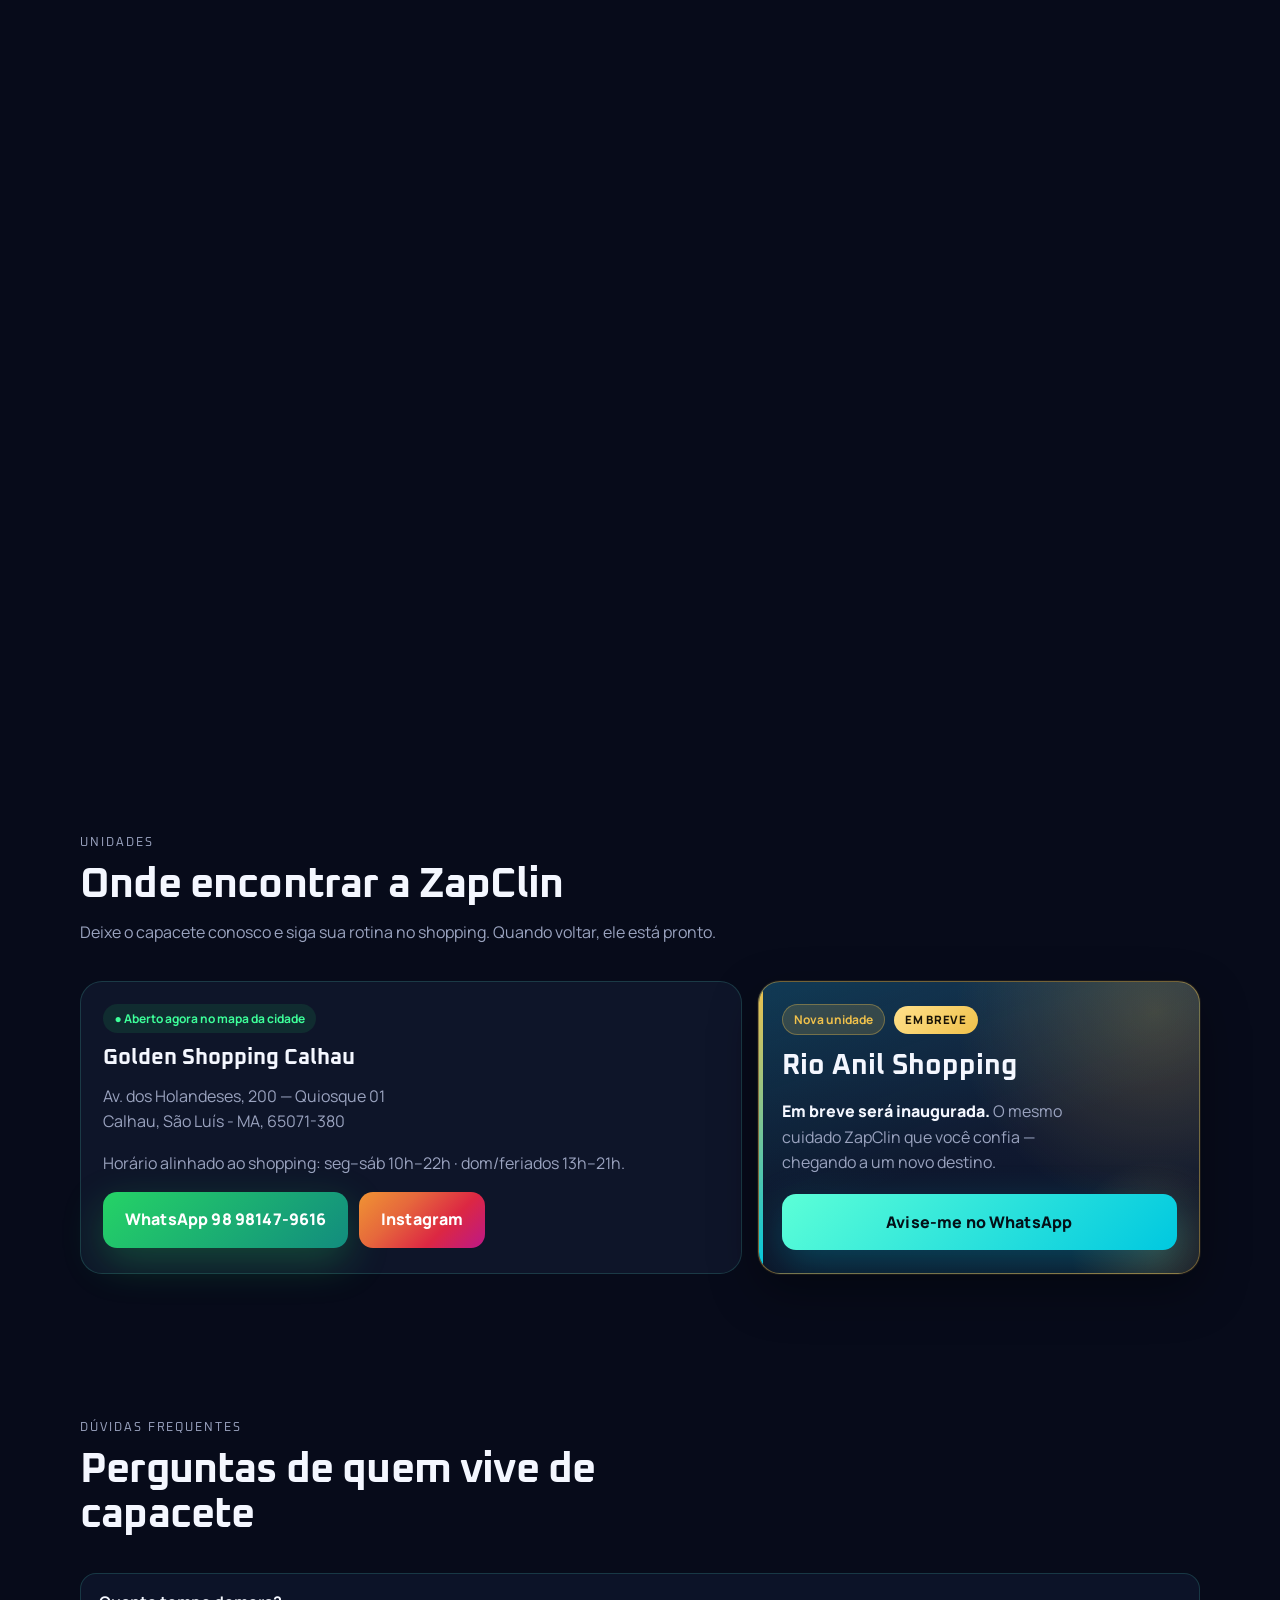
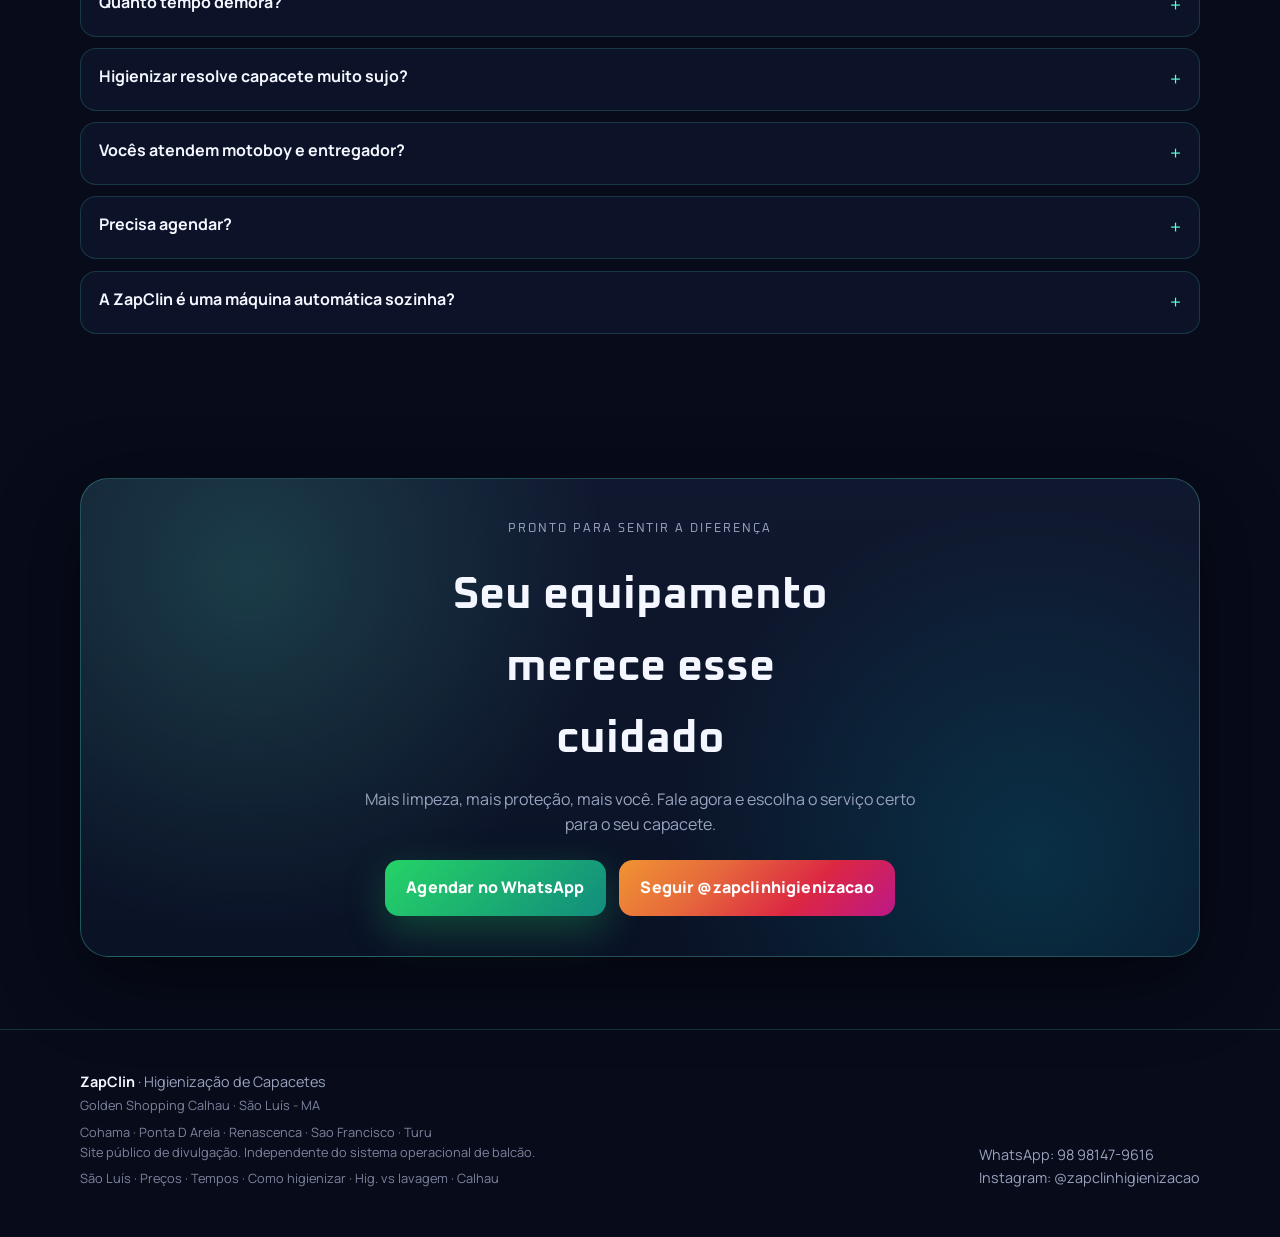
==== commit 4d0da506: "seo: sync MASTER delta — 5 landings bairro + sitemap 12 + CTR preço Copia de zapclin site/zapclinslz" ====
--- a/index.html
+++ b/index.html
@@ -41,7 +41,7 @@
   <link rel="preconnect" href="https://fonts.googleapis.com">
   <link rel="preconnect" href="https://fonts.gstatic.com" crossorigin>
   <link href="https://fonts.googleapis.com/css2?family=Manrope:wght@400;600;700;800&family=Oxanium:wght@500;700;800&display=swap" rel="stylesheet">
-  <link rel="stylesheet" href="/styles.css?v=15">
+  <link rel="stylesheet" href="/styles.css?v=13">
 
   <script type="application/ld+json">
 {
@@ -556,7 +556,7 @@
       <div>
         <strong>ZapClin</strong> · Higienização de Capacetes<br>
         <span class="tiny">Golden Shopping Calhau · São Luís - MA</span>
-        <p class="tiny">Site público de divulgação. Independente do sistema operacional de balcão.</p>
+        <p class="tiny"><span class="seo-local-links"><a href="/higienizacao-capacete-cohama-sao-luis/">Cohama</a> · <a href="/higienizacao-capacete-ponta-d-areia-sao-luis/">Ponta D Areia</a> · <a href="/higienizacao-capacete-renascenca-sao-luis/">Renascenca</a> · <a href="/higienizacao-capacete-sao-francisco-sao-luis/">Sao Francisco</a> · <a href="/higienizacao-capacete-turu-sao-luis/">Turu</a></span><br>Site público de divulgação. Independente do sistema operacional de balcão.</p>
         <p class="tiny">
           <a href="/higienizacao-de-capacetes-sao-luis/">São Luís</a> ·
           <a href="/preco-higienizacao-capacete-sao-luis/">Preços</a> ·
@@ -577,6 +577,6 @@
     <svg viewBox="0 0 32 32" aria-hidden="true"><path d="M16 3C9.4 3 4 8.2 4 14.6c0 2.3.7 4.5 1.9 6.4L4 29l8.3-1.8c1.8.9 3.7 1.4 5.7 1.4 6.6 0 12-5.2 12-11.6S22.6 3 16 3zm0 21.1c-1.8 0-3.5-.5-5-1.3l-.4-.2-4.9 1.1 1.1-4.7-.2-.4A9 9 0 0 1 7 14.6C7 9.9 11 6 16 6s9 3.9 9 8.6-4 9.5-9 9.5zm5-6.8c-.3-.1-1.6-.8-1.9-.9-.3-.1-.5-.1-.7.2-.2.3-.8.9-.9 1.1-.2.2-.3.2-.6.1-.3-.1-1.3-.5-2.4-1.5-.9-.8-1.5-1.8-1.7-2.1-.2-.3 0-.5.1-.6.1-.1.3-.3.4-.5.1-.2.2-.3.3-.5.1-.2 0-.4 0-.5 0-.1-.7-1.7-.9-2.3-.3-.6-.5-.5-.7-.5h-.6c-.2 0-.5.1-.8.4-.3.3-1 1-1 2.4s1 2.8 1.2 3c.2.2 2 3.1 4.9 4.3 1.8.8 2.5.8 3.4.7.5-.1 1.6-.6 1.8-1.3.2-.6.2-1.2.2-1.3 0-.1-.2-.2-.5-.3z"/></svg>
   </a>
 
-  <script src="/main.js?v=15" defer></script>
+  <script src="/main.js?v=13" defer></script>
 </body>
 </html>
